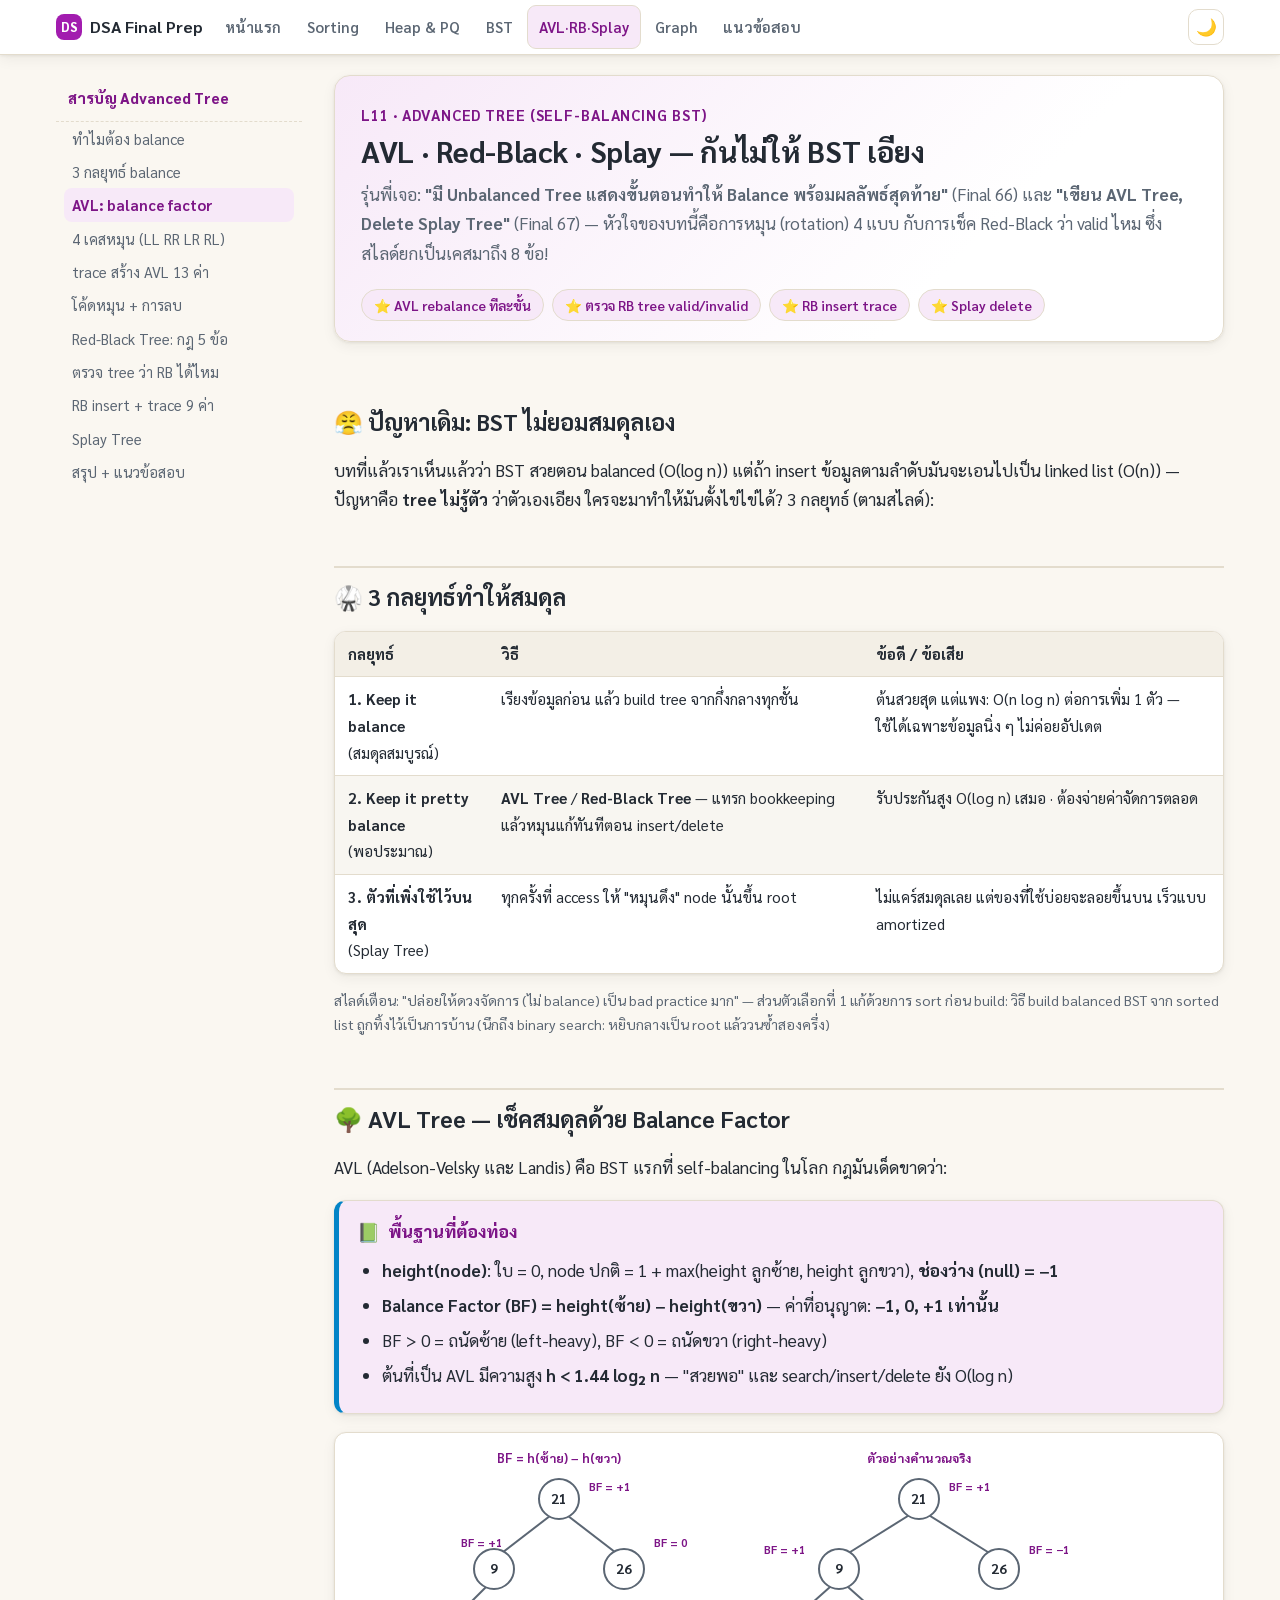
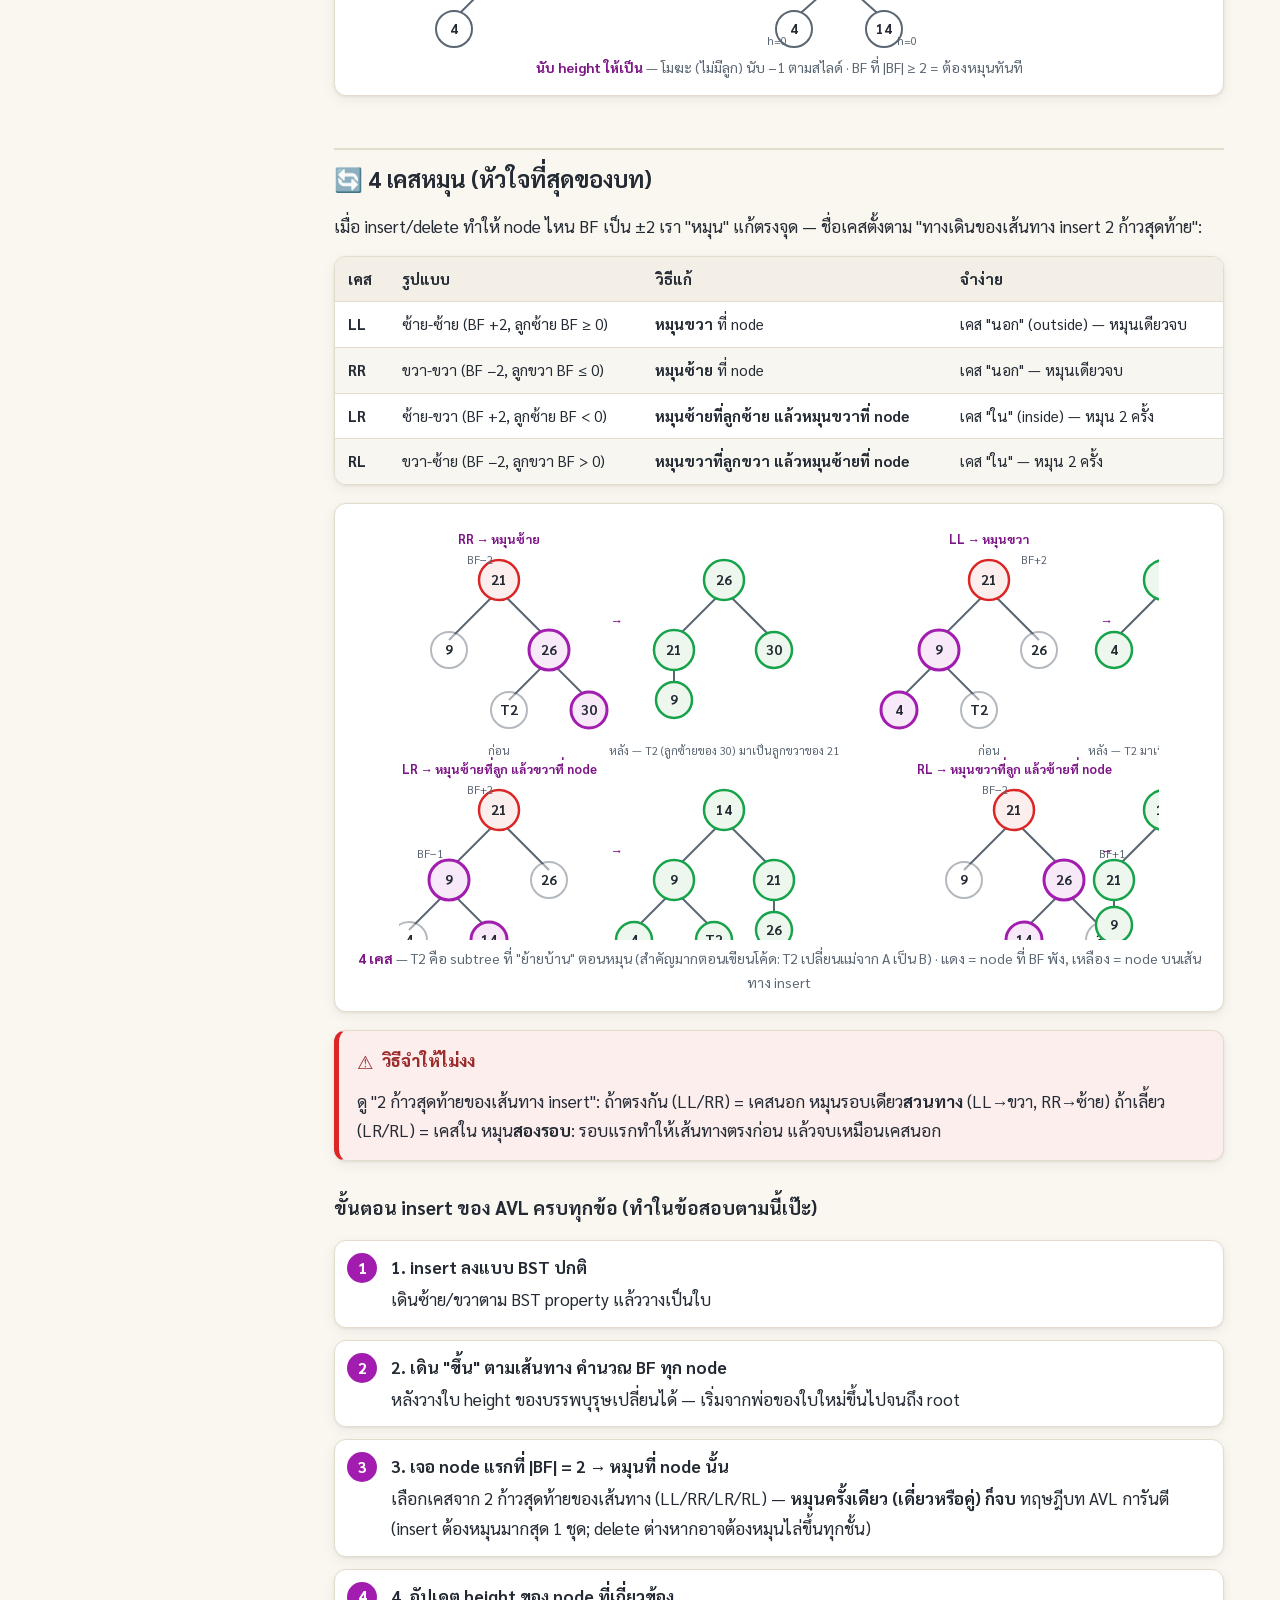
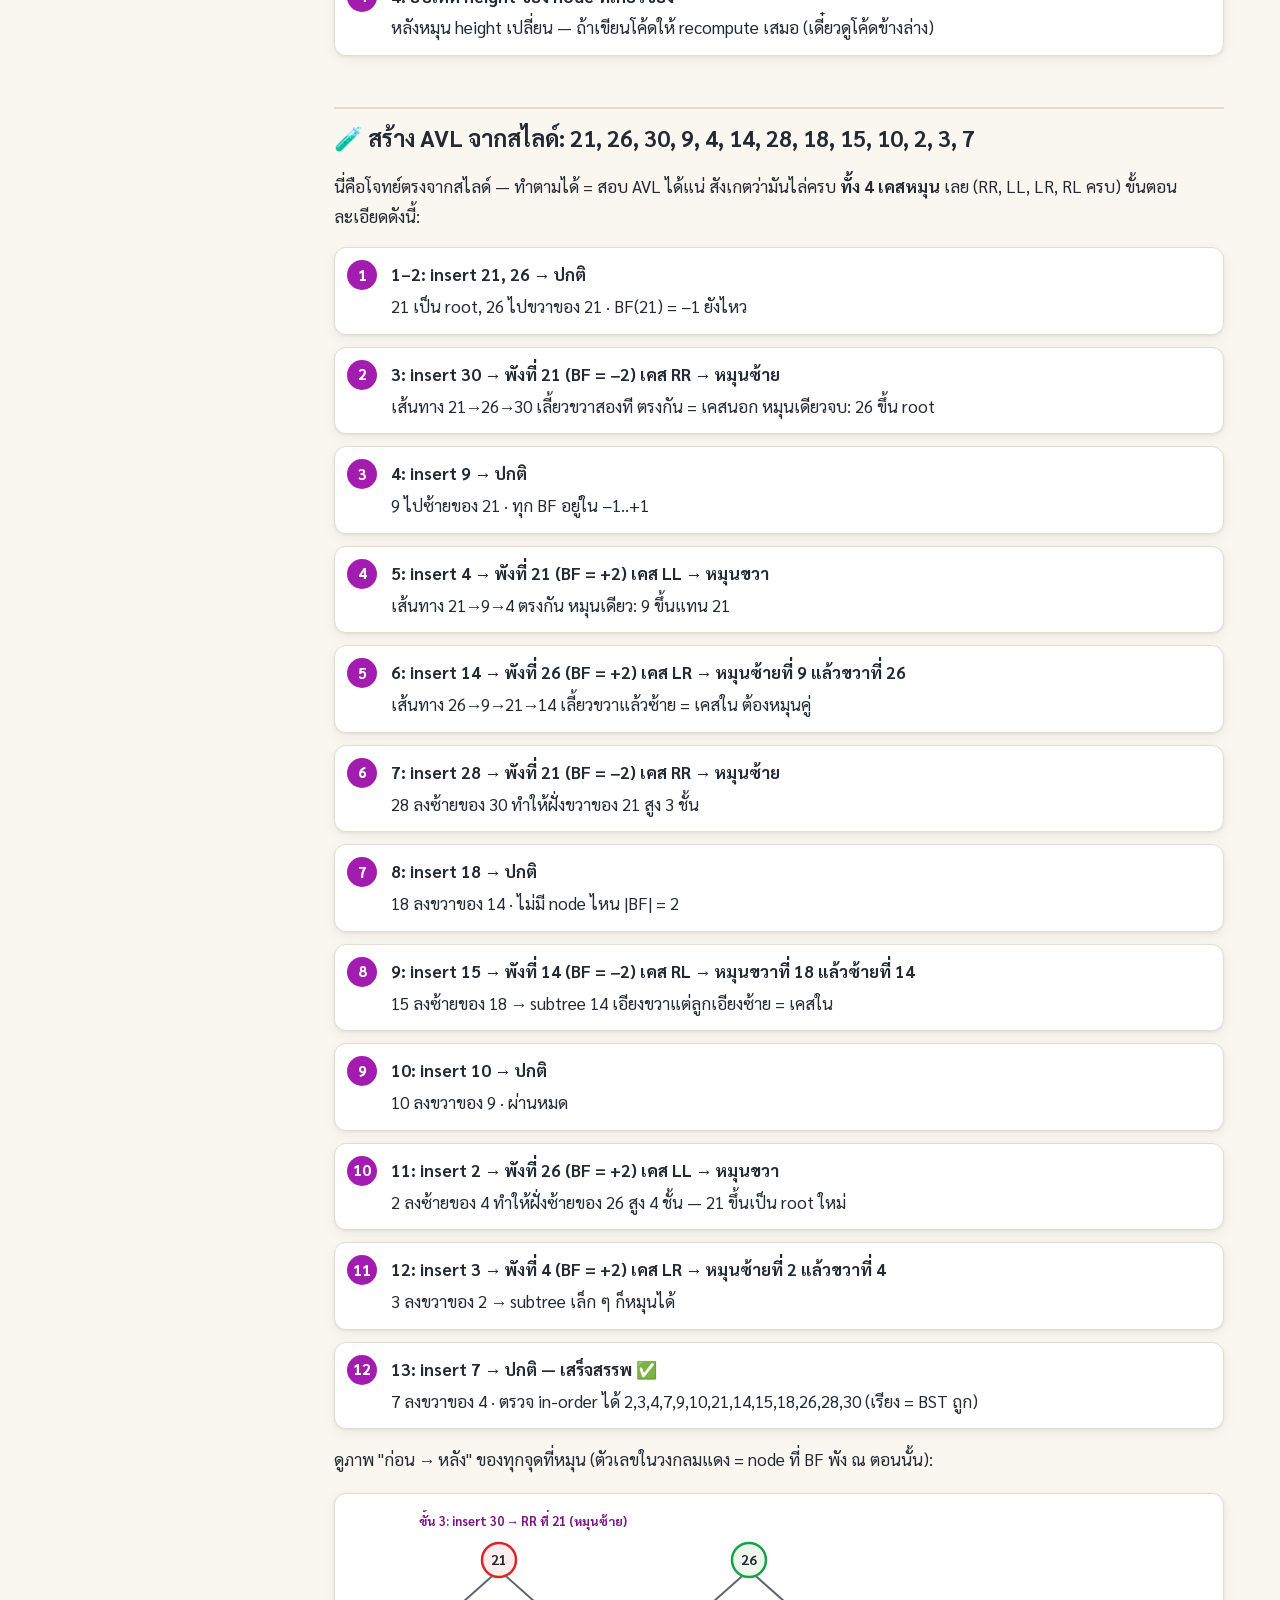
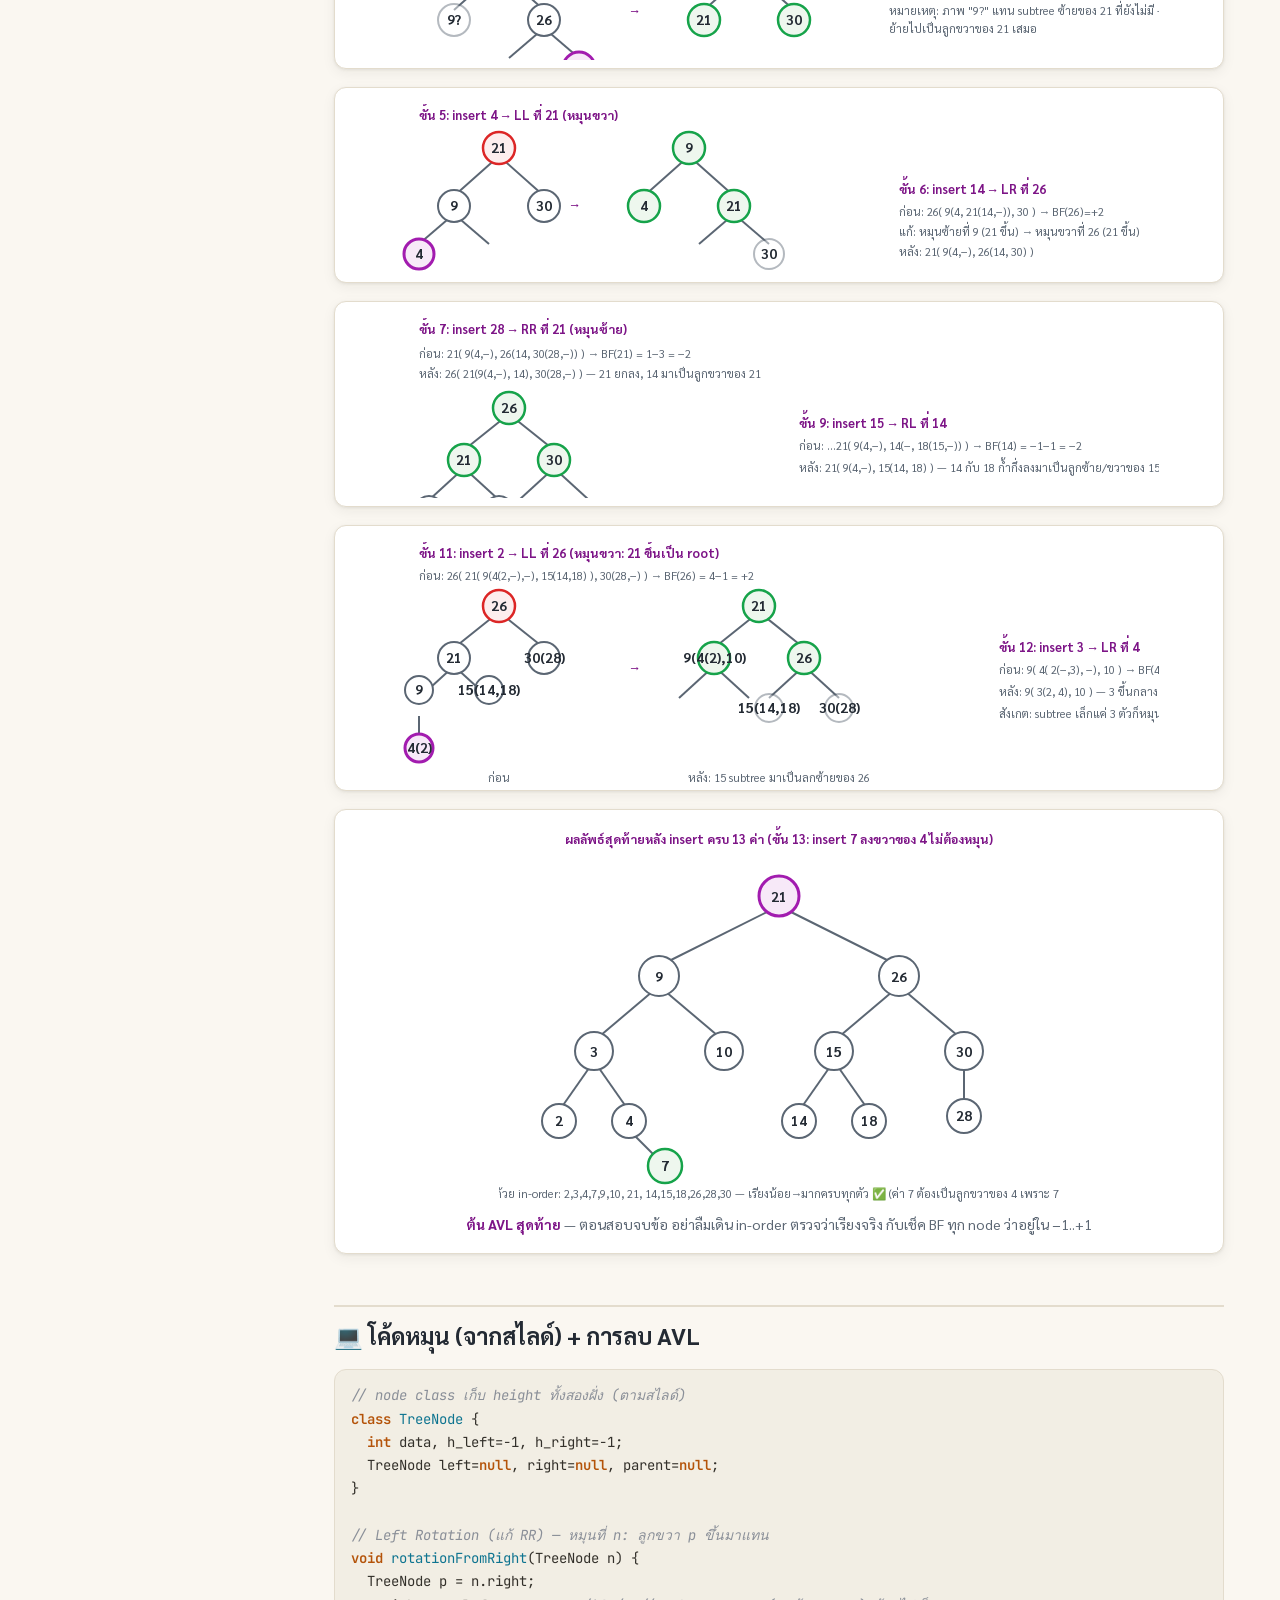
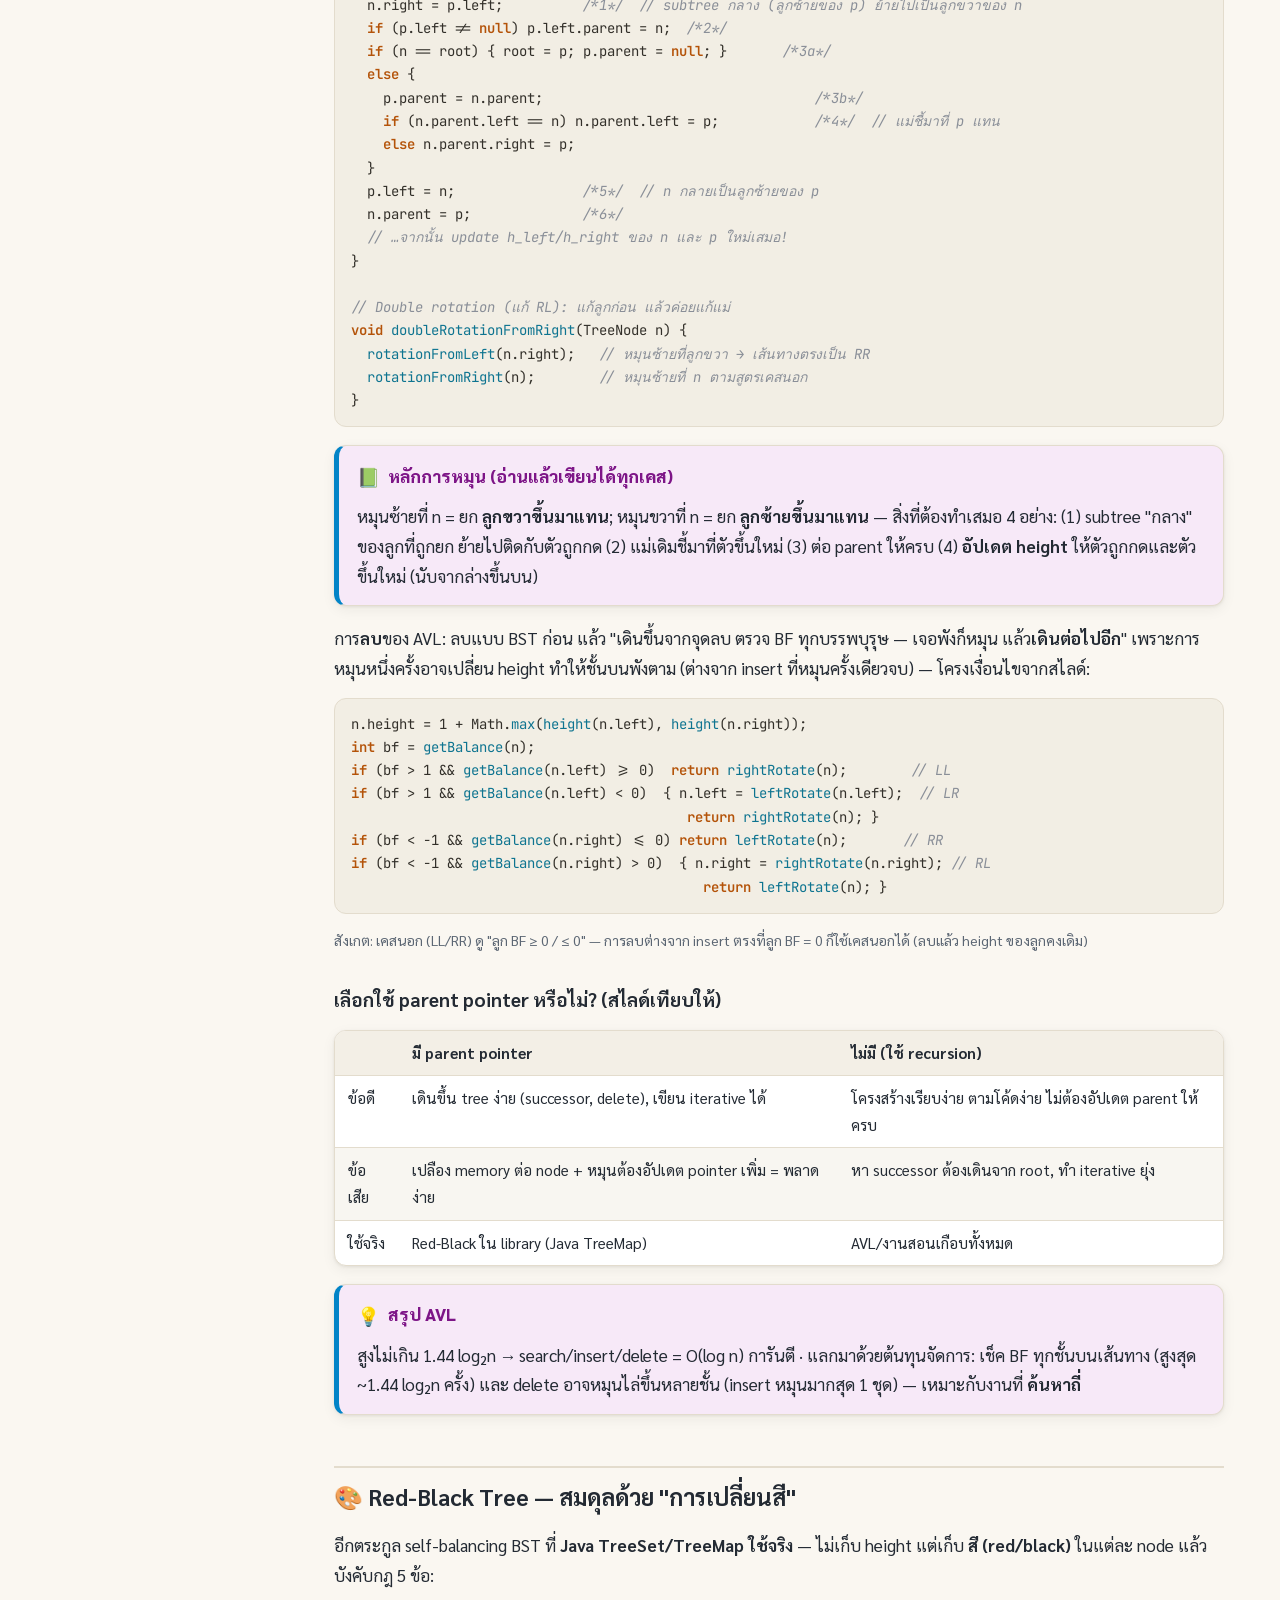
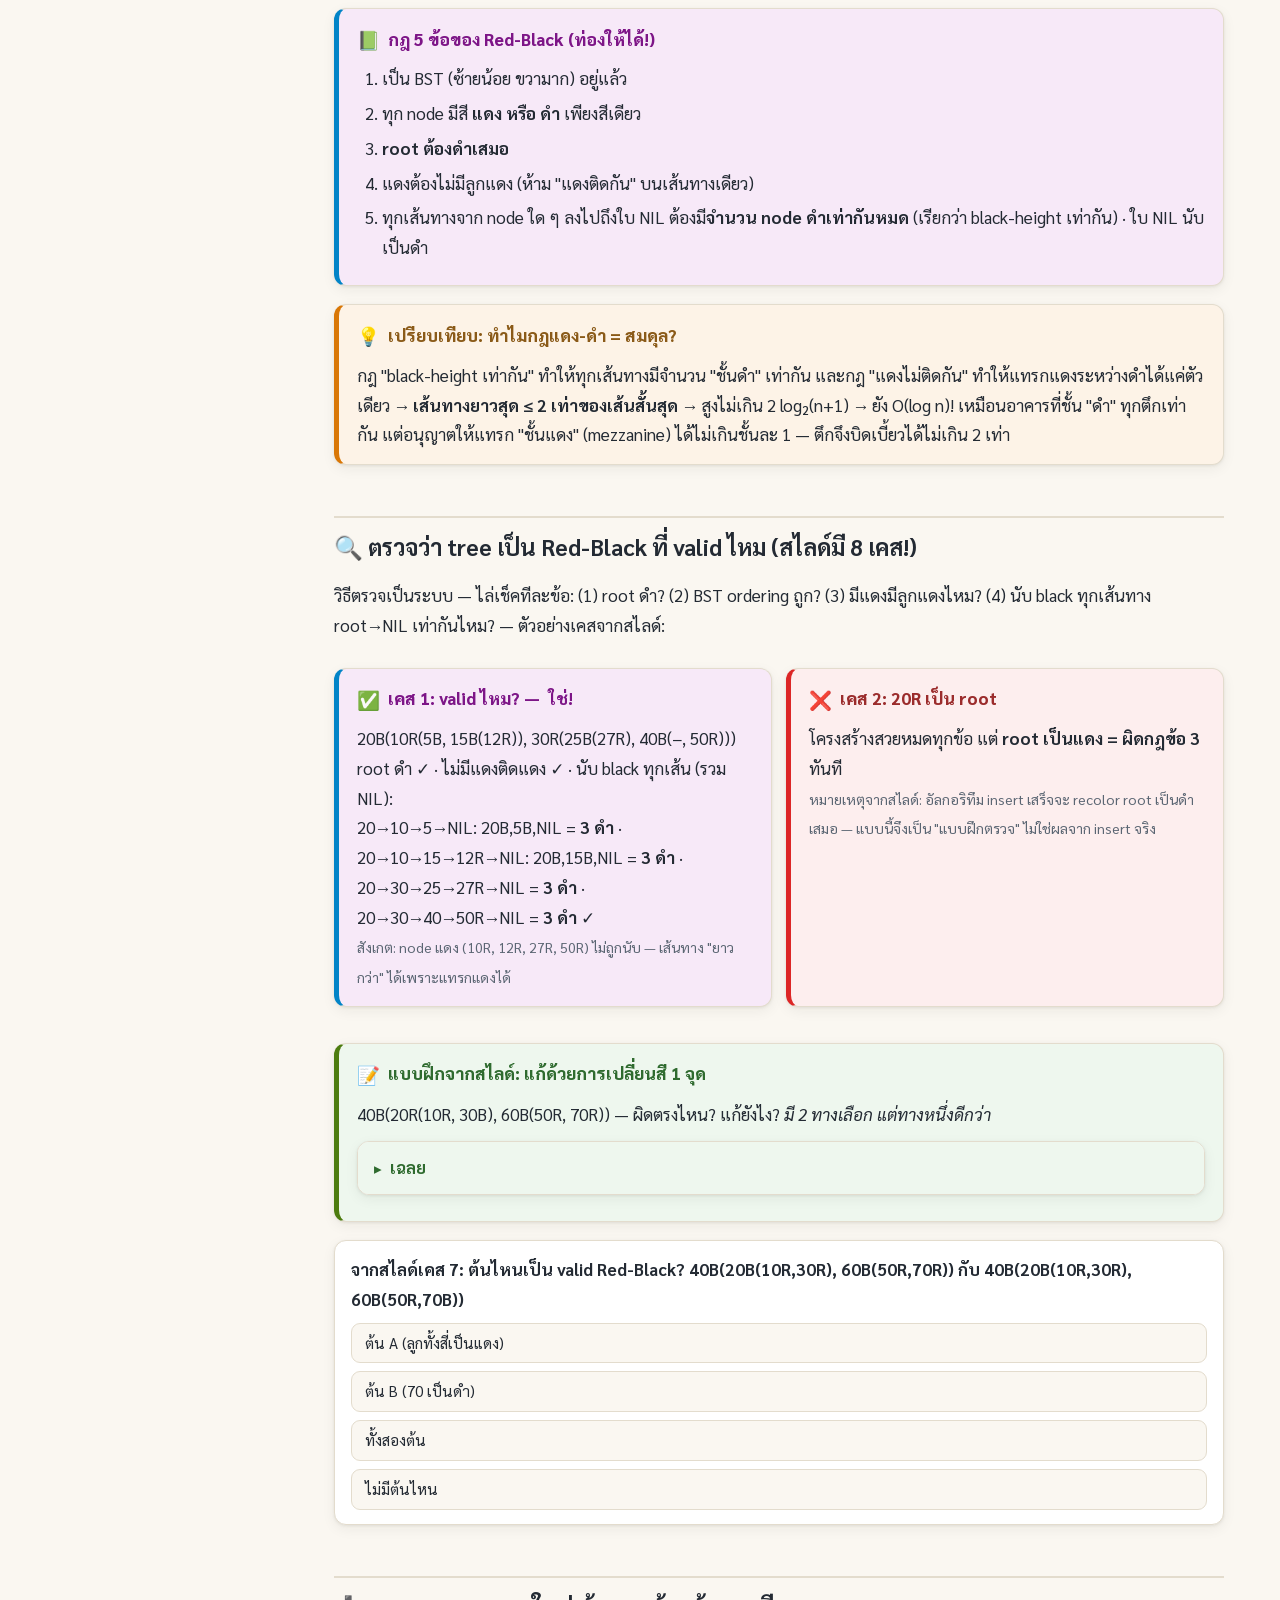
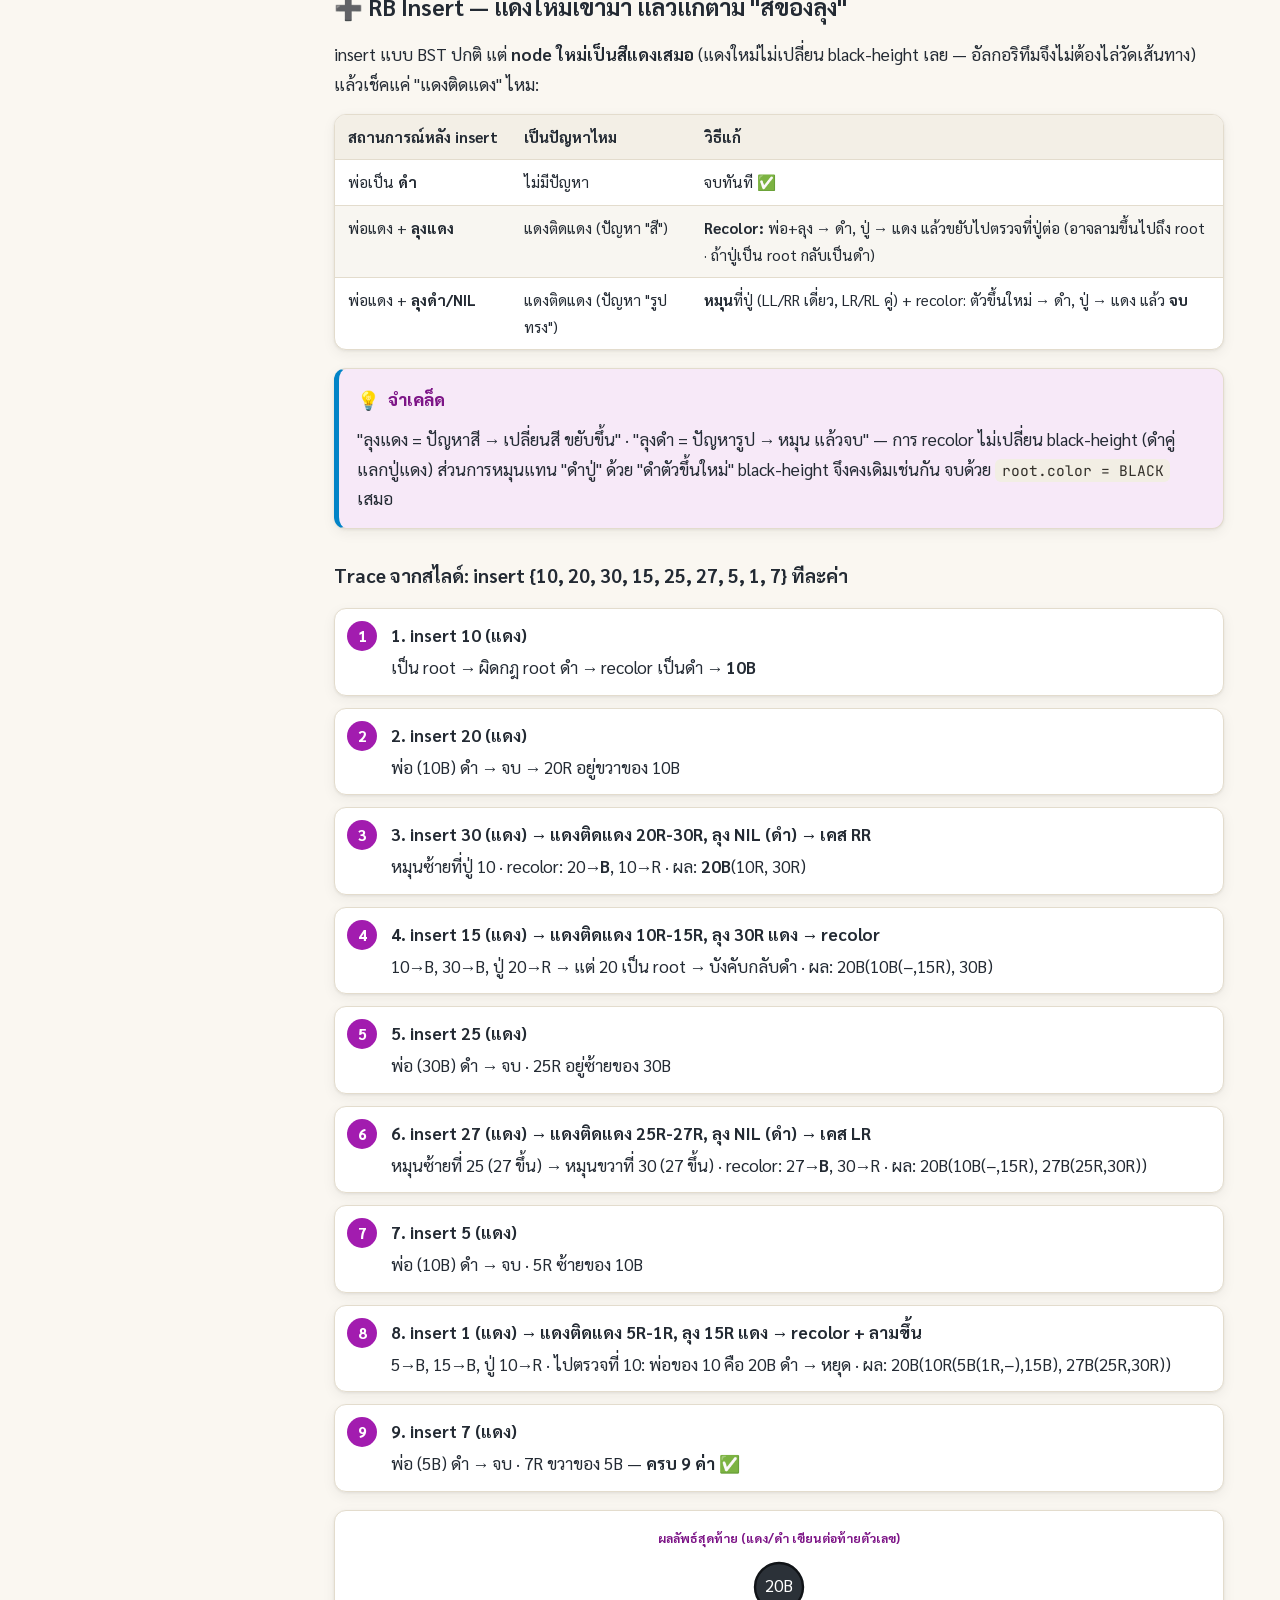
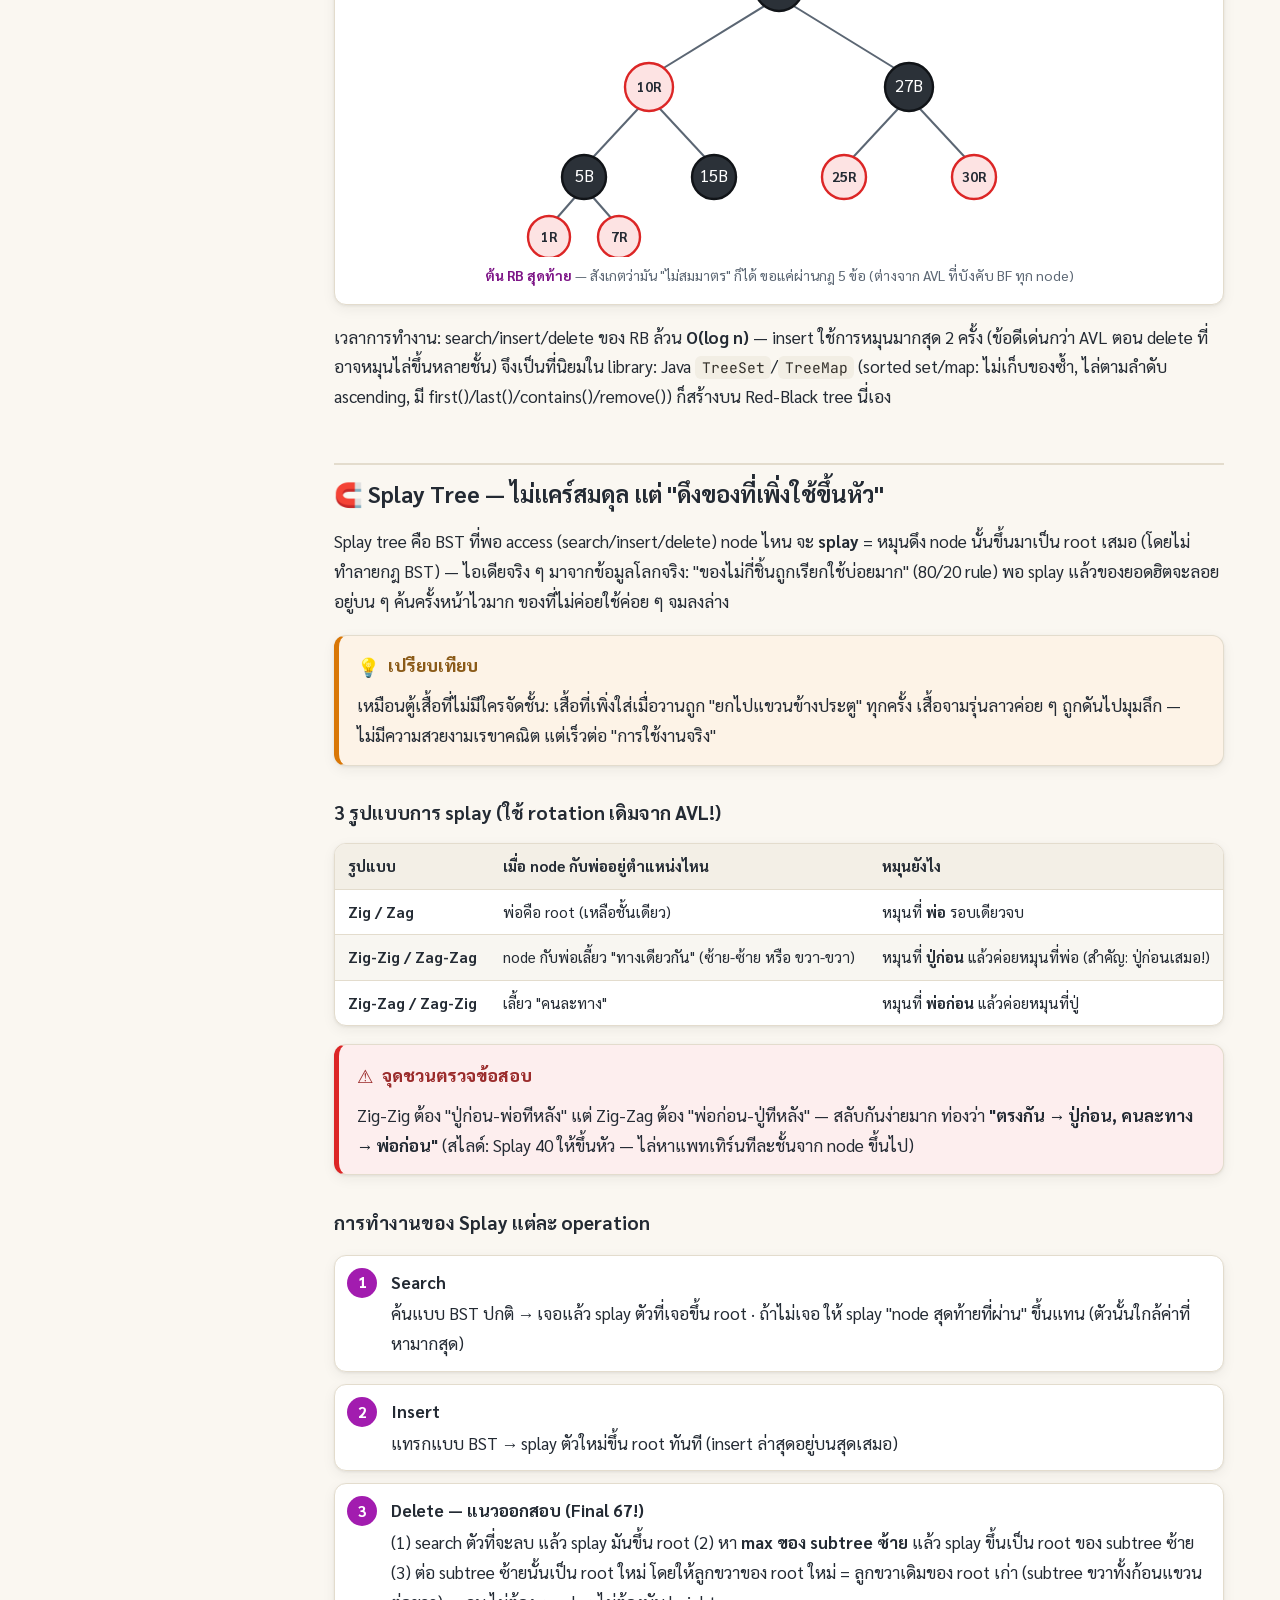
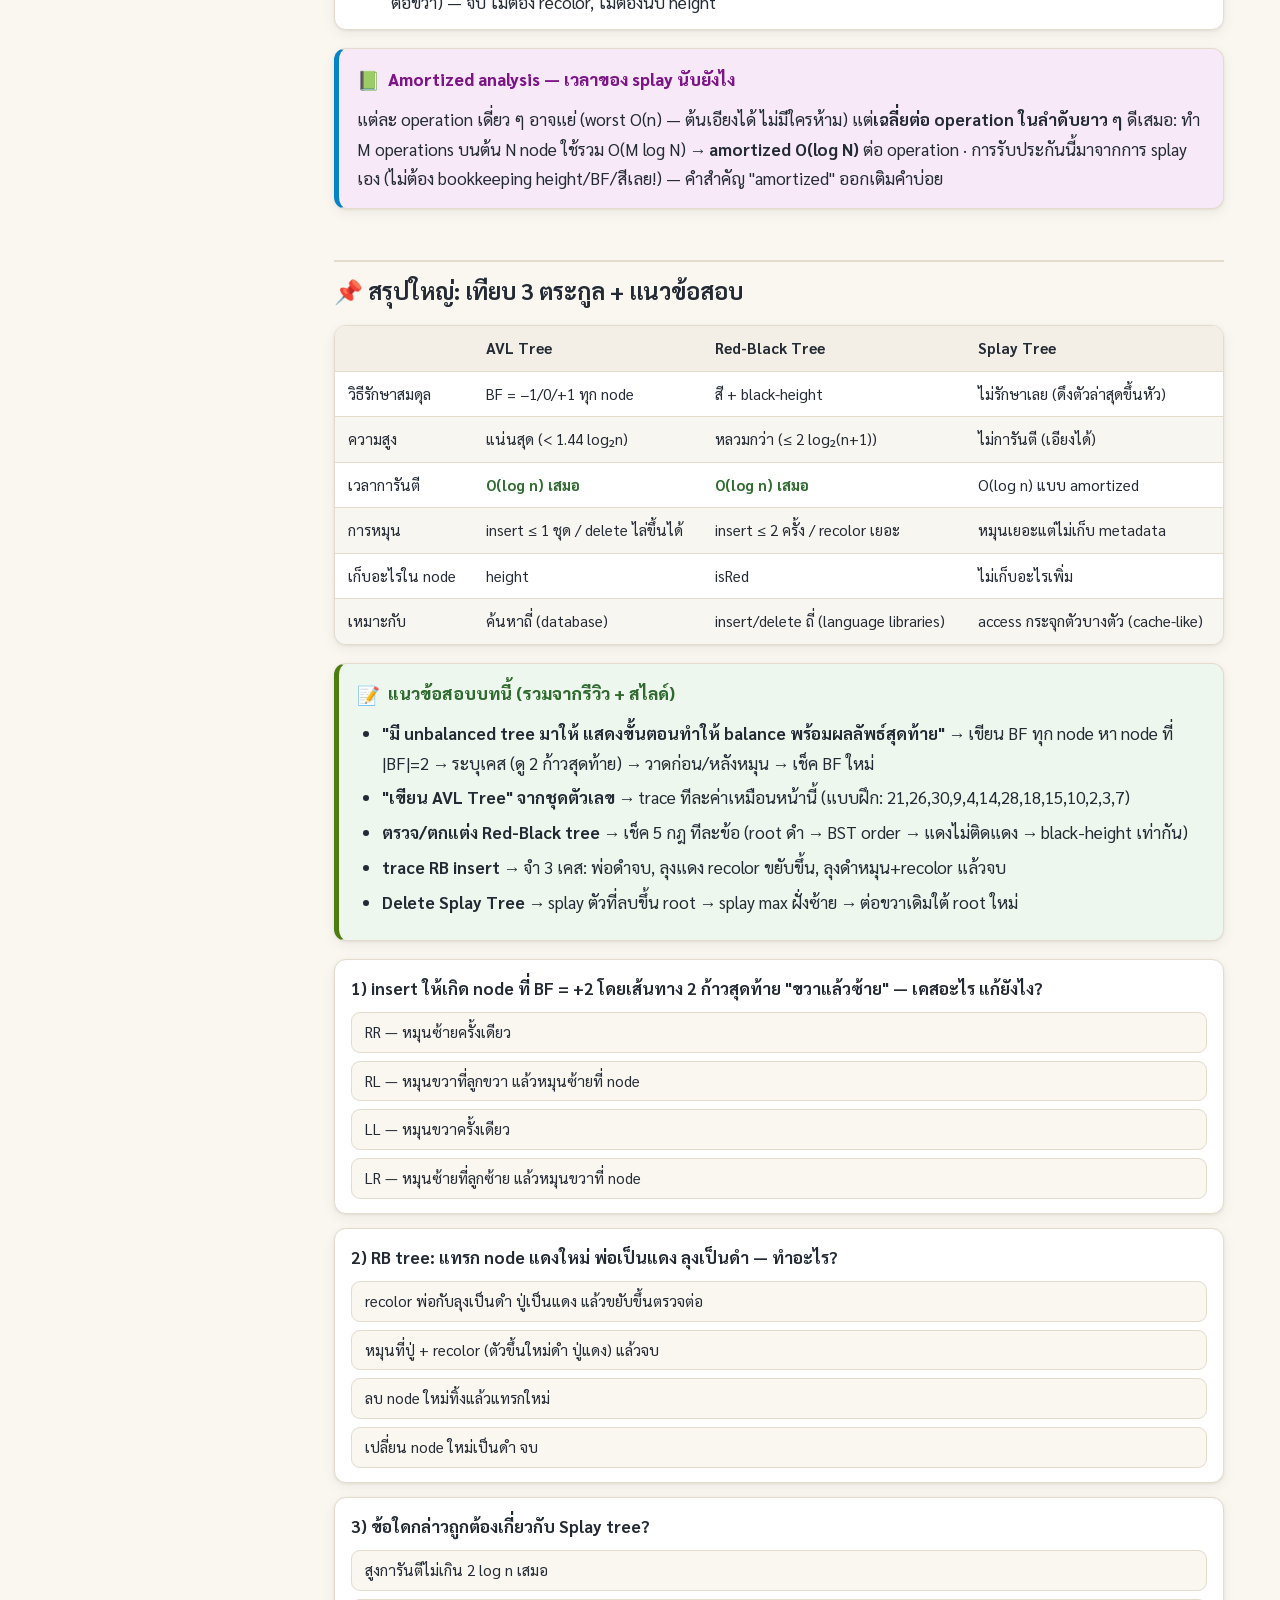
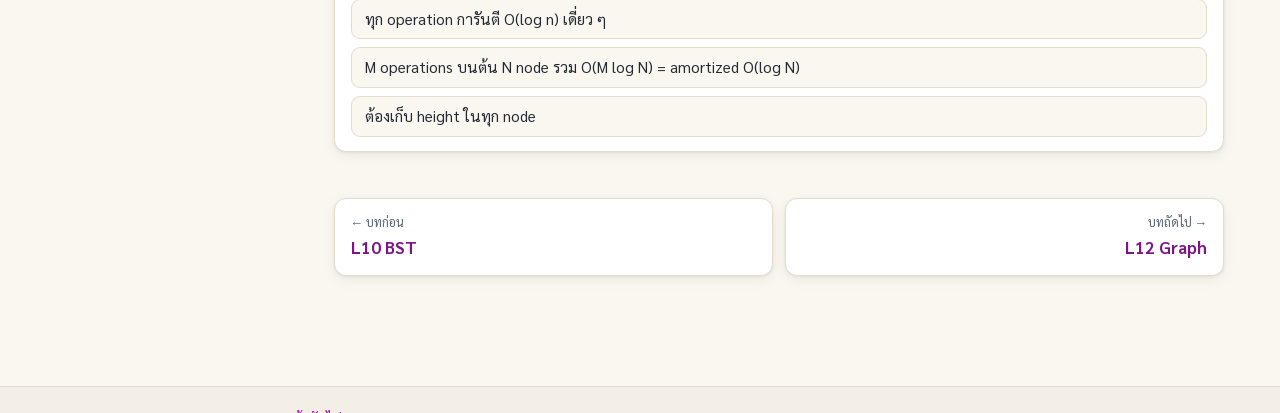
==== avltree.html @ 03c2e149 "DSA Final Prep — เว็บติวสอบ Final DSA (Sorting, Heap, BST, AVL/RB/Splay, Graph + แนวข้อสอบ + Short N" ====
<!DOCTYPE html>
<html lang="th">
<head>
<meta charset="UTF-8">
<meta name="viewport" content="width=device-width, initial-scale=1.0">
<title>L11 AVL · Red-Black · Splay — เว็บติวสอบ Final DSA</title>
<link rel="icon" href="data:image/svg+xml,%3Csvg xmlns=%27http://www.w3.org/2000/svg%27 viewBox=%270 0 32 32%27%3E%3Crect width=%2732%27 height=%2732%27 rx=%278%27 fill=%27%230e7490%27/%3E%3Ctext x=%2716%27 y=%2722%27 font-size=%2716%27 font-weight=%27bold%27 text-anchor=%27middle%27 fill=%27white%27 font-family=%27sans-serif%27%3EDS%3C/text%3E%3C/svg%3E">
<link rel="preconnect" href="https://fonts.googleapis.com">
<link rel="preconnect" href="https://fonts.gstatic.com" crossorigin>
<link href="https://fonts.googleapis.com/css2?family=Sarabun:wght@400;500;600;700;800&family=JetBrains+Mono:wght@400;600&display=swap" rel="stylesheet">
<link rel="stylesheet" href="assets/style.css">
</head>
<body class="topic-avltree">
<div id="progress"></div>
<header class="site">
  <div class="site-inner">
    <a class="brand" href="index.html"><span class="logo">DS</span>DSA Final Prep</a>
    <nav class="main">
      <a href="index.html">หน้าแรก</a>
      <a href="sorting.html">Sorting</a>
      <a href="heap.html">Heap &amp; PQ</a>
      <a href="bst.html">BST</a>
      <a href="avltree.html" class="active">AVL·RB·Splay</a>
      <a href="graph.html">Graph</a>
      <a href="exam.html">แนวข้อสอบ</a>
    </nav>
    <div class="header-actions">
      <button class="icon-btn" data-action="toggle-theme" title="สลับธีมมืด/สว่าง" aria-label="สลับธีม">🌙</button>
    </div>
  </div>
</header>

<div class="wrap">
<aside class="toc">
  <div class="toc-head">สารบัญ Advanced Tree <span class="chev">▾</span></div>
  <div class="toc-body">
    <a href="#why">ทำไมต้อง balance</a>
    <a href="#strategies">3 กลยุทธ์ balance</a>
    <a href="#avl">AVL: balance factor</a>
    <a href="#rotations">4 เคสหมุน (LL RR LR RL)</a>
    <a href="#trace">trace สร้าง AVL 13 ค่า</a>
    <a href="#avlcode">โค้ดหมุน + การลบ</a>
    <a href="#rb">Red-Black Tree: กฎ 5 ข้อ</a>
    <a href="#rbcheck">ตรวจ tree ว่า RB ได้ไหม</a>
    <a href="#rbinsert">RB insert + trace 9 ค่า</a>
    <a href="#splay">Splay Tree</a>
    <a href="#summary">สรุป + แนวข้อสอบ</a>
  </div>
</aside>

<main>
<section class="hero">
  <div class="kicker">L11 · Advanced Tree (Self-balancing BST)</div>
  <h1>AVL · Red-Black · Splay — กันไม่ให้ BST เอียง</h1>
  <p class="lead">รุ่นพี่เจอ: <strong>"มี Unbalanced Tree แสดงขั้นตอนทำให้ Balance พร้อมผลลัพธ์สุดท้าย"</strong> (Final 66)
  และ <strong>"เขียน AVL Tree, Delete Splay Tree"</strong> (Final 67) — หัวใจของบทนี้คือการหมุน (rotation) 4 แบบ
  กับการเช็ค Red-Black ว่า valid ไหม ซึ่งสไลด์ยกเป็นเคสมาถึง 8 ข้อ!</p>
  <div class="meta">
    <span class="chip">⭐ AVL rebalance ทีละขั้น</span>
    <span class="chip">⭐ ตรวจ RB tree valid/invalid</span>
    <span class="chip">⭐ RB insert trace</span>
    <span class="chip">⭐ Splay delete</span>
  </div>
</section>

<h2 id="why"> 😤 ปัญหาเดิม: BST ไม่ยอมสมดุลเอง</h2>
<p>บทที่แล้วเราเห็นแล้วว่า BST สวยตอน balanced (O(log n)) แต่ถ้า insert ข้อมูลตามลำดับมันจะเอนไปเป็น linked list (O(n))
— ปัญหาคือ <strong>tree ไม่รู้ตัว</strong> ว่าตัวเองเอียง ใครจะมาทำให้มันตั้งไข่ไข่ได้? 3 กลยุทธ์ (ตามสไลด์):</p>

<h2 id="strategies">🥋 3 กลยุทธ์ทำให้สมดุล</h2>
<div class="tbl-wrap"><table>
<thead><tr><th>กลยุทธ์</th><th>วิธี</th><th>ข้อดี / ข้อเสีย</th></tr></thead>
<tbody>
<tr><td><b>1. Keep it balance</b><br>(สมดุลสมบูรณ์)</td><td>เรียงข้อมูลก่อน แล้ว build tree จากกึ่งกลางทุกชั้น</td><td>ต้นสวยสุด แต่แพง: O(n log n) ต่อการเพิ่ม 1 ตัว — ใช้ได้เฉพาะข้อมูลนิ่ง ๆ ไม่ค่อยอัปเดต</td></tr>
<tr><td><b>2. Keep it pretty balance</b><br>(พอประมาณ)</td><td><b>AVL Tree</b> / <b>Red-Black Tree</b> — แทรก bookkeeping แล้วหมุนแก้ทันทีตอน insert/delete</td><td>รับประกันสูง O(log n) เสมอ · ต้องจ่ายค่าจัดการตลอด</td></tr>
<tr><td><b>3. ตัวที่เพิ่งใช้ไว้บนสุด</b><br>(Splay Tree)</td><td>ทุกครั้งที่ access ให้ "หมุนดึง" node นั้นขึ้น root</td><td>ไม่แคร์สมดุลเลย แต่ของที่ใช้บ่อยจะลอยขึ้นบน เร็วแบบ amortized</td></tr>
</tbody></table></div>
<p class="small">สไลด์เตือน: "ปล่อยให้ดวงจัดการ (ไม่ balance) เป็น bad practice มาก" — ส่วนตัวเลือกที่ 1 แก้ด้วยการ sort ก่อน build: วิธี build balanced BST จาก sorted list ถูกทิ้งไว้เป็นการบ้าน (นึกถึง binary search: หยิบกลางเป็น root แล้ววนซ้ำสองครึ่ง)</p>

<h2 id="avl">🌳 AVL Tree — เช็คสมดุลด้วย Balance Factor</h2>
<p>AVL (Adelson-Velsky และ Landis) คือ BST แรกที่ self-balancing ในโลก กฎมันเด็ดขาดว่า:</p>
<div class="box basic"><div class="box-title"><span class="em">📗</span>พื้นฐานที่ต้องท่อง</div>
<ul>
<li><strong>height(node)</strong>: ใบ = 0, node ปกติ = 1 + max(height ลูกซ้าย, height ลูกขวา), <strong>ช่องว่าง (null) = −1</strong></li>
<li><strong>Balance Factor (BF) = height(ซ้าย) − height(ขวา)</strong> — ค่าที่อนุญาต: <strong>−1, 0, +1 เท่านั้น</strong></li>
<li>BF &gt; 0 = ถนัดซ้าย (left-heavy), BF &lt; 0 = ถนัดขวา (right-heavy)</li>
<li>ต้นที่เป็น AVL มีความสูง <strong>h &lt; 1.44 log₂ n</strong> — "สวยพอ" และ search/insert/delete ยัง O(log n)</li>
</ul></div>
<figure class="diagram">
<svg viewBox="0 0 720 200" width="720" role="img" aria-label="Balance factor examples">
  <!-- tree 1 -->
  <g>
    <text x="140" y="14" text-anchor="middle" class="slab-b">BF = h(ซ้าย) − h(ขวา)</text>
    <line x1="140" y1="60" x2="75" y2="110" class="te"/><line x1="140" y1="60" x2="205" y2="110" class="te"/>
    <line x1="75" y1="130" x2="35" y2="170" class="te"/>
    <g><circle cx="140" cy="50" r="20" class="nd"/><text x="140" y="55" text-anchor="middle" class="nlab">21</text><text x="170" y="42" class="wlab">BF = +1</text></g>
    <g><circle cx="75" cy="120" r="20" class="nd"/><text x="75" y="125" text-anchor="middle" class="nlab">9</text><text x="42" y="98" class="wlab">BF = +1</text></g>
    <g><circle cx="205" cy="120" r="20" class="nd"/><text x="205" y="125" text-anchor="middle" class="nlab">26</text><text x="235" y="98" class="wlab">BF = 0</text></g>
    <g><circle cx="35" cy="180" r="18" class="nd"/><text x="35" y="185" text-anchor="middle" class="nlab">4</text><text x="35" y="212" text-anchor="middle" class="tag">ใบ h=0</text></g>
    <text x="140" y="225" text-anchor="middle" class="tag">h(9)=1, h(26)=1 → BF(21) = 1−1 = 0? โอ๊ะ ดูตัวอย่างขวาให้ชัด ↓</text>
  </g>
  <!-- tree 2 -->
  <g>
    <text x="500" y="14" text-anchor="middle" class="slab-b">ตัวอย่างคำนวณจริง</text>
    <line x1="500" y1="60" x2="420" y2="110" class="te"/><line x1="500" y1="60" x2="580" y2="110" class="te"/>
    <line x1="420" y1="130" x2="375" y2="170" class="te"/><line x1="420" y1="130" x2="465" y2="170" class="te"/>
    <g><circle cx="500" cy="50" r="20" class="nd"/><text x="500" y="55" text-anchor="middle" class="nlab">21</text><text x="530" y="42" class="wlab">BF = +1</text></g>
    <g><circle cx="420" cy="120" r="20" class="nd"/><text x="420" y="125" text-anchor="middle" class="nlab">9</text><text x="345" y="105" class="wlab">BF = +1</text></g>
    <g><circle cx="580" cy="120" r="20" class="nd"/><text x="580" y="125" text-anchor="middle" class="nlab">26</text><text x="610" y="105" class="wlab">BF = −1</text></g>
    <g><circle cx="375" cy="180" r="18" class="nd"/><text x="375" y="185" text-anchor="middle" class="nlab">4</text><text x="348" y="196" class="tag">h=0</text></g>
    <g><circle cx="465" cy="180" r="18" class="nd"/><text x="465" y="185" text-anchor="middle" class="nlab">14</text><text x="478" y="196" class="tag">h=0</text></g>
    <text x="500" y="225" text-anchor="middle" class="tag">h(4)=0, h(14)=0 → BF(9) = 0−(−1) = +1 · h(9)=1 → BF(21) = 1−0 = +1 · ทุกตัว |BF| ≤ 1 ✅</text>
  </g>
</svg>
<figcaption><b>นับ height ให้เป็น</b> — โมฆะ (ไม่มีลูก) นับ −1 ตามสไลด์ · BF ที่ |BF| ≥ 2 = ต้องหมุนทันที</figcaption>
</figure>

<h2 id="rotations">🔄 4 เคสหมุน (หัวใจที่สุดของบท)</h2>
<p>เมื่อ insert/delete ทำให้ node ไหน BF เป็น ±2 เรา "หมุน" แก้ตรงจุด — ชื่อเคสตั้งตาม "ทางเดินของเส้นทาง insert 2 ก้าวสุดท้าย":</p>
<div class="tbl-wrap"><table>
<thead><tr><th>เคส</th><th>รูปแบบ</th><th>วิธีแก้</th><th>จำง่าย</th></tr></thead>
<tbody>
<tr><td><b>LL</b></td><td>ซ้าย-ซ้าย (BF +2, ลูกซ้าย BF ≥ 0)</td><td><b>หมุนขวา</b> ที่ node</td><td>เคส "นอก" (outside) — หมุนเดียวจบ</td></tr>
<tr><td><b>RR</b></td><td>ขวา-ขวา (BF −2, ลูกขวา BF ≤ 0)</td><td><b>หมุนซ้าย</b> ที่ node</td><td>เคส "นอก" — หมุนเดียวจบ</td></tr>
<tr><td><b>LR</b></td><td>ซ้าย-ขวา (BF +2, ลูกซ้าย BF &lt; 0)</td><td><b>หมุนซ้ายที่ลูกซ้าย แล้วหมุนขวาที่ node</b></td><td>เคส "ใน" (inside) — หมุน 2 ครั้ง</td></tr>
<tr><td><b>RL</b></td><td>ขวา-ซ้าย (BF −2, ลูกขวา BF &gt; 0)</td><td><b>หมุนขวาที่ลูกขวา แล้วหมุนซ้ายที่ node</b></td><td>เคส "ใน" — หมุน 2 ครั้ง</td></tr>
</tbody></table></div>

<figure class="diagram">
<svg viewBox="0 0 760 420" width="760" role="img" aria-label="Four rotation cases">
  <!-- RR case -->
  <g transform="translate(10,10)">
    <text x="90" y="14" text-anchor="middle" class="slab-b">RR → หมุนซ้าย</text>
    <line x1="90" y1="60" x2="40" y2="110" class="te"/><line x1="90" y1="60" x2="140" y2="110" class="te"/>
    <line x1="140" y1="130" x2="100" y2="170" class="te"/><line x1="140" y1="130" x2="180" y2="170" class="te"/>
    <g><circle cx="90" cy="50" r="20" class="nd bad"/><text x="90" y="55" text-anchor="middle" class="nlab">21</text><text x="58" y="34" class="tag">BF−2</text></g>
    <g><circle cx="40" cy="120" r="18" class="nd dim"/><text x="40" y="125" text-anchor="middle" class="nlab">9</text></g>
    <g><circle cx="140" cy="120" r="20" class="nd hot"/><text x="140" y="125" text-anchor="middle" class="nlab">26</text></g>
    <g><circle cx="100" cy="180" r="18" class="nd dim"/><text x="100" y="185" text-anchor="middle" class="nlab">T2</text></g>
    <g><circle cx="180" cy="180" r="18" class="nd hot"/><text x="180" y="185" text-anchor="middle" class="nlab">30</text></g>
    <text x="90" y="225" text-anchor="middle" class="tag">ก่อน</text>
  </g>
  <text x="212" y="105" class="slab-b">→</text>
  <g transform="translate(235,10)">
    <line x1="90" y1="60" x2="40" y2="110" class="te"/><line x1="90" y1="60" x2="140" y2="110" class="te"/>
    <line x1="40" y1="130" x2="40" y2="160" class="te"/>
    <g><circle cx="90" cy="50" r="20" class="nd good"/><text x="90" y="55" text-anchor="middle" class="nlab">26</text></g>
    <g><circle cx="40" cy="120" r="20" class="nd good"/><text x="40" y="125" text-anchor="middle" class="nlab">21</text></g>
    <g><circle cx="140" cy="120" r="18" class="nd good"/><text x="140" y="125" text-anchor="middle" class="nlab">30</text></g>
    <g><circle cx="40" cy="170" r="18" class="nd good"/><text x="40" y="175" text-anchor="middle" class="nlab">9</text></g>
    <text x="90" y="225" text-anchor="middle" class="tag">หลัง — T2 (ลูกซ้ายของ 30) มาเป็นลูกขวาของ 21</text>
  </g>
  <!-- LL case -->
  <g transform="translate(500,10)">
    <text x="90" y="14" text-anchor="middle" class="slab-b">LL → หมุนขวา</text>
    <line x1="90" y1="60" x2="40" y2="110" class="te"/><line x1="90" y1="60" x2="140" y2="110" class="te"/>
    <line x1="40" y1="130" x2="0" y2="170" class="te"/><line x1="40" y1="130" x2="80" y2="170" class="te"/>
    <g><circle cx="90" cy="50" r="20" class="nd bad"/><text x="90" y="55" text-anchor="middle" class="nlab">21</text><text x="122" y="34" class="tag">BF+2</text></g>
    <g><circle cx="40" cy="120" r="20" class="nd hot"/><text x="40" y="125" text-anchor="middle" class="nlab">9</text></g>
    <g><circle cx="140" cy="120" r="18" class="nd dim"/><text x="140" y="125" text-anchor="middle" class="nlab">26</text></g>
    <g><circle cx="0" cy="180" r="18" class="nd hot"/><text x="0" y="185" text-anchor="middle" class="nlab">4</text></g>
    <g><circle cx="80" cy="180" r="18" class="nd dim"/><text x="80" y="185" text-anchor="middle" class="nlab">T2</text></g>
    <text x="90" y="225" text-anchor="middle" class="tag">ก่อน</text>
  </g>
  <text x="702" y="105" class="slab-b">→</text>
  <g transform="translate(725,10)">
    <line x1="40" y1="60" x2="-10" y2="110" class="te"/><line x1="40" y1="60" x2="90" y2="110" class="te"/>
    <line x1="90" y1="130" x2="90" y2="160" class="te"/>
    <g><circle cx="40" cy="50" r="20" class="nd good"/><text x="40" y="55" text-anchor="middle" class="nlab">9</text></g>
    <g><circle cx="-10" cy="120" r="18" class="nd good"/><text x="-10" y="125" text-anchor="middle" class="nlab">4</text></g>
    <g><circle cx="90" cy="120" r="20" class="nd good"/><text x="90" y="125" text-anchor="middle" class="nlab">21</text></g>
    <g><circle cx="90" cy="170" r="18" class="nd good"/><text x="90" y="175" text-anchor="middle" class="nlab">26</text></g>
    <text x="40" y="225" text-anchor="middle" class="tag">หลัง — T2 มาเป็นลูกซ้ายของ 21</text>
  </g>
  <!-- LR case -->
  <g transform="translate(10,240)">
    <text x="90" y="14" text-anchor="middle" class="slab-b">LR → หมุนซ้ายที่ลูก แล้วขวาที่ node</text>
    <line x1="90" y1="60" x2="40" y2="110" class="te"/><line x1="90" y1="60" x2="140" y2="110" class="te"/>
    <line x1="40" y1="130" x2="0" y2="170" class="te"/><line x1="40" y1="130" x2="80" y2="170" class="te"/>
    <g><circle cx="90" cy="50" r="20" class="nd bad"/><text x="90" y="55" text-anchor="middle" class="nlab">21</text><text x="58" y="34" class="tag">BF+2</text></g>
    <g><circle cx="40" cy="120" r="20" class="nd hot"/><text x="40" y="125" text-anchor="middle" class="nlab">9</text><text x="8" y="98" class="tag">BF−1</text></g>
    <g><circle cx="140" cy="120" r="18" class="nd dim"/><text x="140" y="125" text-anchor="middle" class="nlab">26</text></g>
    <g><circle cx="0" cy="180" r="18" class="nd dim"/><text x="0" y="185" text-anchor="middle" class="nlab">4</text></g>
    <g><circle cx="80" cy="180" r="18" class="nd hot"/><text x="80" y="185" text-anchor="middle" class="nlab">14</text></g>
    <text x="90" y="235" text-anchor="middle" class="tag">ก่อน: insert 14 (ซ้ายแล้วขวา)</text>
  </g>
  <text x="212" y="335" class="slab-b">→</text>
  <g transform="translate(235,240)">
    <line x1="90" y1="60" x2="40" y2="110" class="te"/><line x1="90" y1="60" x2="140" y2="110" class="te"/>
    <line x1="40" y1="130" x2="0" y2="170" class="te"/><line x1="40" y1="130" x2="80" y2="170" class="te"/>
    <line x1="140" y1="130" x2="140" y2="160" class="te"/>
    <g><circle cx="90" cy="50" r="20" class="nd good"/><text x="90" y="55" text-anchor="middle" class="nlab">14</text></g>
    <g><circle cx="40" cy="120" r="20" class="nd good"/><text x="40" y="125" text-anchor="middle" class="nlab">9</text></g>
    <g><circle cx="140" cy="120" r="20" class="nd good"/><text x="140" y="125" text-anchor="middle" class="nlab">21</text></g>
    <g><circle cx="0" cy="180" r="18" class="nd good"/><text x="0" y="185" text-anchor="middle" class="nlab">4</text></g>
    <g><circle cx="80" cy="180" r="18" class="nd good"/><text x="80" y="185" text-anchor="middle" class="nlab">T2</text></g>
    <g><circle cx="140" cy="170" r="18" class="nd good"/><text x="140" y="175" text-anchor="middle" class="nlab">26</text></g>
    <text x="90" y="235" text-anchor="middle" class="tag">หลัง: 14 ขึ้นกลาง ทุก BF กลับเป็น ±1/0</text>
  </g>
  <!-- RL case -->
  <g transform="translate(500,240)">
    <text x="115" y="14" text-anchor="middle" class="slab-b">RL → หมุนขวาที่ลูก แล้วซ้ายที่ node</text>
    <line x1="115" y1="60" x2="65" y2="110" class="te"/><line x1="115" y1="60" x2="165" y2="110" class="te"/>
    <line x1="165" y1="130" x2="125" y2="170" class="te"/><line x1="165" y1="130" x2="205" y2="170" class="te"/>
    <g><circle cx="115" cy="50" r="20" class="nd bad"/><text x="115" y="55" text-anchor="middle" class="nlab">21</text><text x="83" y="34" class="tag">BF−2</text></g>
    <g><circle cx="65" cy="120" r="18" class="nd dim"/><text x="65" y="125" text-anchor="middle" class="nlab">9</text></g>
    <g><circle cx="165" cy="120" r="20" class="nd hot"/><text x="165" y="125" text-anchor="middle" class="nlab">26</text><text x="200" y="98" class="tag">BF+1</text></g>
    <g><circle cx="125" cy="180" r="18" class="nd hot"/><text x="125" y="185" text-anchor="middle" class="nlab">14</text></g>
    <g><circle cx="205" cy="180" r="18" class="nd dim"/><text x="205" y="185" text-anchor="middle" class="nlab">30</text></g>
    <text x="115" y="235" text-anchor="middle" class="tag">ก่อน: insert 14 (ขวาแล้วซ้าย)</text>
  </g>
  <text x="702" y="335" class="slab-b">→</text>
  <g transform="translate(725,240)">
    <line x1="40" y1="60" x2="-10" y2="110" class="te"/><line x1="40" y1="60" x2="90" y2="110" class="te"/>
    <line x1="-10" y1="120" x2="-10" y2="150" class="te"/>
    <g><circle cx="40" cy="50" r="20" class="nd good"/><text x="40" y="55" text-anchor="middle" class="nlab">14</text></g>
    <g><circle cx="-10" cy="120" r="20" class="nd good"/><text x="-10" y="125" text-anchor="middle" class="nlab">21</text></g>
    <g><circle cx="90" cy="120" r="20" class="nd good"/><text x="90" y="125" text-anchor="middle" class="nlab">26</text></g>
    <g><circle cx="-10" cy="165" r="18" class="nd good"/><text x="-10" y="170" text-anchor="middle" class="nlab">9</text></g>
    <g><circle cx="90" cy="170" r="18" class="nd good"/><text x="90" y="175" text-anchor="middle" class="nlab">30</text></g>
    <text x="40" y="235" text-anchor="middle" class="tag">หลัง</text>
  </g>
</svg>
<figcaption><b>4 เคส</b> — T2 คือ subtree ที่ "ย้ายบ้าน" ตอนหมุน (สำคัญมากตอนเขียนโค้ด: T2 เปลี่ยนแม่จาก A เป็น B) · แดง = node ที่ BF พัง, เหลือง = node บนเส้นทาง insert</figcaption>
</figure>

<div class="box warn"><div class="box-title"><span class="em">⚠️</span>วิธีจำให้ไม่งง</div>
<p>ดู "2 ก้าวสุดท้ายของเส้นทาง insert": ถ้าตรงกัน (LL/RR) = เคสนอก หมุนรอบเดียว<strong>สวนทาง</strong> (LL→ขวา, RR→ซ้าย)
ถ้าเลี้ยว (LR/RL) = เคสใน หมุน<strong>สองรอบ</strong>: รอบแรกทำให้เส้นทางตรงก่อน แล้วจบเหมือนเคสนอก</p></div>

<h3>ขั้นตอน insert ของ AVL ครบทุกข้อ (ทำในข้อสอบตามนี้เป๊ะ)</h3>
<div class="steps">
  <div class="step"><span class="step-t">1. insert ลงแบบ BST ปกติ</span>เดินซ้าย/ขวาตาม BST property แล้ววางเป็นใบ</div>
  <div class="step"><span class="step-t">2. เดิน "ขึ้น" ตามเส้นทาง คำนวณ BF ทุก node</span>หลังวางใบ height ของบรรพบุรุษเปลี่ยนได้ — เริ่มจากพ่อของใบใหม่ขึ้นไปจนถึง root</div>
  <div class="step"><span class="step-t">3. เจอ node แรกที่ |BF| = 2 → หมุนที่ node นั้น</span>เลือกเคสจาก 2 ก้าวสุดท้ายของเส้นทาง (LL/RR/LR/RL) — <strong>หมุนครั้งเดียว (เดี่ยวหรือคู่) ก็จบ</strong> ทฤษฎีบท AVL การันตี (insert ต้องหมุนมากสุด 1 ชุด; delete ต่างหากอาจต้องหมุนไล่ขึ้นทุกชั้น)</div>
  <div class="step"><span class="step-t">4. อัปเดต height ของ node ที่เกี่ยวข้อง</span>หลังหมุน height เปลี่ยน — ถ้าเขียนโค้ดให้ recompute เสมอ (เดี๋ยวดูโค้ดข้างล่าง)</div>
</div>
<h2 id="trace">🧪 สร้าง AVL จากสไลด์: 21, 26, 30, 9, 4, 14, 28, 18, 15, 10, 2, 3, 7</h2>
<p>นี่คือโจทย์ตรงจากสไลด์ — ทำตามได้ = สอบ AVL ได้แน่ สังเกตว่ามันไล่ครบ <strong>ทั้ง 4 เคสหมุน</strong> เลย (RR, LL, LR, RL ครบ) ขั้นตอนละเอียดดังนี้:</p>

<div class="steps">
  <div class="step"><span class="step-t">1–2: insert 21, 26 → ปกติ</span>21 เป็น root, 26 ไปขวาของ 21 · BF(21) = −1 ยังไหว</div>
  <div class="step"><span class="step-t">3: insert 30 → พังที่ 21 (BF = −2) เคส RR → หมุนซ้าย</span>เส้นทาง 21→26→30 เลี้ยวขวาสองที ตรงกัน = เคสนอก หมุนเดียวจบ: 26 ขึ้น root</div>
  <div class="step"><span class="step-t">4: insert 9 → ปกติ</span>9 ไปซ้ายของ 21 · ทุก BF อยู่ใน −1..+1</div>
  <div class="step"><span class="step-t">5: insert 4 → พังที่ 21 (BF = +2) เคส LL → หมุนขวา</span>เส้นทาง 21→9→4 ตรงกัน หมุนเดียว: 9 ขึ้นแทน 21</div>
  <div class="step"><span class="step-t">6: insert 14 → พังที่ 26 (BF = +2) เคส LR → หมุนซ้ายที่ 9 แล้วขวาที่ 26</span>เส้นทาง 26→9→21→14 เลี้ยวขวาแล้วซ้าย = เคสใน ต้องหมุนคู่</div>
  <div class="step"><span class="step-t">7: insert 28 → พังที่ 21 (BF = −2) เคส RR → หมุนซ้าย</span>28 ลงซ้ายของ 30 ทำให้ฝั่งขวาของ 21 สูง 3 ชั้น</div>
  <div class="step"><span class="step-t">8: insert 18 → ปกติ</span>18 ลงขวาของ 14 · ไม่มี node ไหน |BF| = 2</div>
  <div class="step"><span class="step-t">9: insert 15 → พังที่ 14 (BF = −2) เคส RL → หมุนขวาที่ 18 แล้วซ้ายที่ 14</span>15 ลงซ้ายของ 18 → subtree 14 เอียงขวาแต่ลูกเอียงซ้าย = เคสใน</div>
  <div class="step"><span class="step-t">10: insert 10 → ปกติ</span>10 ลงขวาของ 9 · ผ่านหมด</div>
  <div class="step"><span class="step-t">11: insert 2 → พังที่ 26 (BF = +2) เคส LL → หมุนขวา</span>2 ลงซ้ายของ 4 ทำให้ฝั่งซ้ายของ 26 สูง 4 ชั้น — 21 ขึ้นเป็น root ใหม่</div>
  <div class="step"><span class="step-t">12: insert 3 → พังที่ 4 (BF = +2) เคส LR → หมุนซ้ายที่ 2 แล้วขวาที่ 4</span>3 ลงขวาของ 2 → subtree เล็ก ๆ ก็หมุนได้</div>
  <div class="step"><span class="step-t">13: insert 7 → ปกติ — เสร็จสรรพ ✅</span>7 ลงขวาของ 4 · ตรวจ in-order ได้ 2,3,4,7,9,10,21,14,15,18,26,28,30 (เรียง = BST ถูก)</div>
</div>

<p>ดูภาพ "ก่อน → หลัง" ของทุกจุดที่หมุน (ตัวเลขในวงกลมแดง = node ที่ BF พัง ณ ตอนนั้น):</p>

<figure class="diagram">
<svg viewBox="0 0 760 150" width="760" role="img" aria-label="AVL trace step 3">
  <text x="20" y="16" class="slab-b">ขั้น 3: insert 30 → RR ที่ 21 (หมุนซ้าย)</text>
  <g transform="translate(20,30)">
    <line x1="80" y1="30" x2="35" y2="70" class="te"/><line x1="80" y1="30" x2="125" y2="70" class="te"/>
    <line x1="125" y1="88" x2="90" y2="118" class="te"/><line x1="125" y1="88" x2="160" y2="118" class="te"/>
    <g><circle cx="80" cy="20" r="17" class="nd bad"/><text x="80" y="25" text-anchor="middle" class="nlab">21</text></g>
    <g><circle cx="35" cy="80" r="16" class="nd dim"/><text x="35" y="85" text-anchor="middle" class="nlab">9?</text></g>
    <g><circle cx="125" cy="80" r="16" class="nd"/><text x="125" y="85" text-anchor="middle" class="nlab">26</text></g>
    <g><circle cx="160" cy="128" r="16" class="nd hot"/><text x="160" y="133" text-anchor="middle" class="nlab">30</text></g>
    <text x="80" y="155" text-anchor="middle" class="tag">ก่อน (BF 21 = −2)</text>
  </g>
  <text x="230" y="105" class="slab-b">→</text>
  <g transform="translate(270,30)">
    <line x1="80" y1="30" x2="35" y2="70" class="te"/><line x1="80" y1="30" x2="125" y2="70" class="te"/>
    <g><circle cx="80" cy="20" r="17" class="nd good"/><text x="80" y="25" text-anchor="middle" class="nlab">26</text></g>
    <g><circle cx="35" cy="80" r="16" class="nd good"/><text x="35" y="85" text-anchor="middle" class="nlab">21</text></g>
    <g><circle cx="125" cy="80" r="16" class="nd good"/><text x="125" y="85" text-anchor="middle" class="nlab">30</text></g>
    <text x="80" y="155" text-anchor="middle" class="tag">หลัง: 26 ขึ้น root (21, 30 เป็นลูก)</text>
  </g>
  <text x="490" y="105" class="tag">หมายเหตุ: ภาพ "9?" แทน subtree ซ้ายของ 21 ที่ยังไม่มี — หลักการเดิม: subtree กลาง (ลูกซ้ายของ 30)</text>
  <text x="490" y="123" class="tag">ย้ายไปเป็นลูกขวาของ 21 เสมอ</text>
</svg>
</figure>

<figure class="diagram">
<svg viewBox="0 0 760 170" width="760" role="img" aria-label="AVL trace step 5 and 6">
  <text x="20" y="16" class="slab-b">ขั้น 5: insert 4 → LL ที่ 21 (หมุนขวา)</text>
  <g transform="translate(20,28)">
    <line x1="80" y1="24" x2="35" y2="64" class="te"/><line x1="80" y1="24" x2="125" y2="64" class="te"/>
    <line x1="35" y1="82" x2="0" y2="112" class="te"/><line x1="35" y1="82" x2="70" y2="112" class="te"/>
    <g><circle cx="80" cy="16" r="16" class="nd bad"/><text x="80" y="21" text-anchor="middle" class="nlab">21</text></g>
    <g><circle cx="35" cy="74" r="16" class="nd"/><text x="35" y="79" text-anchor="middle" class="nlab">9</text></g>
    <g><circle cx="125" cy="74" r="16" class="nd"/><text x="125" y="79" text-anchor="middle" class="nlab">30</text></g>
    <g><circle cx="0" cy="122" r="15" class="nd hot"/><text x="0" y="127" text-anchor="middle" class="nlab">4</text></g>
    <text x="55" y="155" text-anchor="middle" class="tag">ก่อน</text>
  </g>
  <text x="170" y="105" class="slab-b">→</text>
  <g transform="translate(210,28)">
    <line x1="80" y1="24" x2="35" y2="64" class="te"/><line x1="80" y1="24" x2="125" y2="64" class="te"/>
    <line x1="125" y1="82" x2="90" y2="112" class="te"/><line x1="125" y1="82" x2="160" y2="112" class="te"/>
    <g><circle cx="80" cy="16" r="16" class="nd good"/><text x="80" y="21" text-anchor="middle" class="nlab">9</text></g>
    <g><circle cx="35" cy="74" r="16" class="nd good"/><text x="35" y="79" text-anchor="middle" class="nlab">4</text></g>
    <g><circle cx="125" cy="74" r="16" class="nd good"/><text x="125" y="79" text-anchor="middle" class="nlab">21</text></g>
    <g><circle cx="160" cy="122" r="15" class="nd dim"/><text x="160" y="127" text-anchor="middle" class="nlab">30</text></g>
    <text x="100" y="155" text-anchor="middle" class="tag">หลัง (26 ยัง root ด้านบน)</text>
  </g>
  <text x="500" y="90" class="slab-b">ขั้น 6: insert 14 → LR ที่ 26</text>
  <text x="500" y="112" class="tag">ก่อน: 26( 9(4, 21(14,−)), 30 ) → BF(26)=+2</text>
  <text x="500" y="132" class="tag">แก้: หมุนซ้ายที่ 9 (21 ขึ้น) → หมุนขวาที่ 26 (21 ขึ้น)</text>
  <text x="500" y="152" class="tag">หลัง: 21( 9(4,−), 26(14, 30) )</text>
</svg>
</figure>

<figure class="diagram">
<svg viewBox="0 0 760 180" width="760" role="img" aria-label="AVL trace step 7 and 9">
  <text x="20" y="16" class="slab-b">ขั้น 7: insert 28 → RR ที่ 21 (หมุนซ้าย)</text>
  <text x="20" y="40" class="tag">ก่อน: 21( 9(4,−), 26(14, 30(28,−)) ) → BF(21) = 1−3 = −2</text>
  <text x="20" y="60" class="tag">หลัง: 26( 21(9(4,−), 14), 30(28,−) ) — 21 ยกลง, 14 มาเป็นลูกขวาของ 21</text>
  <g transform="translate(20,76)">
    <line x1="90" y1="20" x2="45" y2="56" class="te"/><line x1="90" y1="20" x2="135" y2="56" class="te"/>
    <line x1="45" y1="74" x2="10" y2="106" class="te"/><line x1="45" y1="74" x2="80" y2="106" class="te"/>
    <line x1="135" y1="74" x2="100" y2="106" class="te"/><line x1="135" y1="74" x2="170" y2="106" class="te"/>
    <g><circle cx="90" cy="14" r="16" class="nd good"/><text x="90" y="19" text-anchor="middle" class="nlab">26</text></g>
    <g><circle cx="45" cy="66" r="16" class="nd good"/><text x="45" y="71" text-anchor="middle" class="nlab">21</text></g>
    <g><circle cx="135" cy="66" r="16" class="nd good"/><text x="135" y="71" text-anchor="middle" class="nlab">30</text></g>
    <g><circle cx="10" cy="116" r="14" class="nd"/><text x="10" y="121" text-anchor="middle" class="nlab">9(4)</text></g>
    <g><circle cx="80" cy="116" r="14" class="nd"/><text x="80" y="121" text-anchor="middle" class="nlab">14</text></g>
    <g><circle cx="100" cy="116" r="0"/><text x="108" y="140" class="tag">28 ใต้ 30</text></g>
    <text x="90" y="160" text-anchor="middle" class="tag">หลังขั้น 7</text>
  </g>
  <text x="400" y="110" class="slab-b">ขั้น 9: insert 15 → RL ที่ 14</text>
  <text x="400" y="132" class="tag">ก่อน: …21( 9(4,−), 14(−, 18(15,−)) ) → BF(14) = −1−1 = −2</text>
  <text x="400" y="154" class="tag">หลัง: 21( 9(4,−), 15(14, 18) ) — 14 กับ 18 ก้ำกึ่งลงมาเป็นลูกซ้าย/ขวาของ 15</text>
</svg>
</figure>

<figure class="diagram">
<svg viewBox="0 0 760 240" width="760" role="img" aria-label="AVL trace step 11 and 12">
  <text x="20" y="16" class="slab-b">ขั้น 11: insert 2 → LL ที่ 26 (หมุนขวา: 21 ขึ้นเป็น root)</text>
  <text x="20" y="38" class="tag">ก่อน: 26( 21( 9(4(2,−),−), 15(14,18) ), 30(28,−) ) → BF(26) = 4−1 = +2</text>
  <g transform="translate(20,50)">
    <line x1="80" y1="20" x2="35" y2="56" class="te"/><line x1="80" y1="20" x2="125" y2="56" class="te"/>
    <line x1="35" y1="74" x2="0" y2="106" class="te"/><line x1="35" y1="74" x2="70" y2="106" class="te"/>
    <line x1="0" y1="124" x2="0" y2="146" class="te"/>
    <g><circle cx="80" cy="14" r="16" class="nd bad"/><text x="80" y="19" text-anchor="middle" class="nlab">26</text></g>
    <g><circle cx="35" cy="66" r="16" class="nd"/><text x="35" y="71" text-anchor="middle" class="nlab">21</text></g>
    <g><circle cx="125" cy="66" r="16" class="nd"/><text x="125" y="71" text-anchor="middle" class="nlab">30(28)</text></g>
    <g><circle cx="0" cy="98" r="14" class="nd"/><text x="0" y="103" text-anchor="middle" class="nlab">9</text></g>
    <g><circle cx="70" cy="98" r="14" class="nd"/><text x="70" y="103" text-anchor="middle" class="nlab">15(14,18)</text></g>
    <g><circle cx="0" cy="156" r="14" class="nd hot"/><text x="0" y="161" text-anchor="middle" class="nlab">4(2)</text></g>
    <text x="80" y="190" text-anchor="middle" class="tag">ก่อน</text>
  </g>
  <text x="230" y="130" class="slab-b">→</text>
  <g transform="translate(280,50)">
    <line x1="80" y1="20" x2="35" y2="56" class="te"/><line x1="80" y1="20" x2="125" y2="56" class="te"/>
    <line x1="35" y1="74" x2="0" y2="106" class="te"/><line x1="35" y1="74" x2="70" y2="106" class="te"/>
    <line x1="125" y1="74" x2="90" y2="106" class="te"/><line x1="125" y1="74" x2="160" y2="106" class="te"/>
    <g><circle cx="80" cy="14" r="16" class="nd good"/><text x="80" y="19" text-anchor="middle" class="nlab">21</text></g>
    <g><circle cx="35" cy="66" r="16" class="nd good"/><text x="35" y="71" text-anchor="middle" class="nlab">9(4(2),10)</text></g>
    <g><circle cx="125" cy="66" r="16" class="nd good"/><text x="125" y="71" text-anchor="middle" class="nlab">26</text></g>
    <g><circle cx="90" cy="116" r="14" class="nd dim"/><text x="90" y="121" text-anchor="middle" class="nlab">15(14,18)</text></g>
    <g><circle cx="160" cy="116" r="14" class="nd dim"/><text x="160" y="121" text-anchor="middle" class="nlab">30(28)</text></g>
    <text x="100" y="190" text-anchor="middle" class="tag">หลัง: 15 subtree มาเป็นลูกซ้ายของ 26</text>
  </g>
  <text x="600" y="110" class="slab-b">ขั้น 12: insert 3 → LR ที่ 4</text>
  <text x="600" y="132" class="tag">ก่อน: 9( 4( 2(−,3), −), 10 ) → BF(4)=+2</text>
  <text x="600" y="154" class="tag">หลัง: 9( 3(2, 4), 10 ) — 3 ขึ้นกลาง</text>
  <text x="600" y="176" class="tag">สังเกต: subtree เล็กแค่ 3 ตัวก็หมุนได้</text>
</svg>
</figure>

<figure class="diagram">
<svg viewBox="0 0 560 380" width="560" role="img" aria-label="Final AVL tree">
  <text x="280" y="18" text-anchor="middle" class="slab-b">ผลลัพธ์สุดท้ายหลัง insert ครบ 13 ค่า (ขั้น 13: insert 7 ลงขวาของ 4 ไม่ต้องหมุน)</text>
  <line x1="280" y1="80" x2="160" y2="140" class="te"/><line x1="280" y1="80" x2="400" y2="140" class="te"/>
  <line x1="160" y1="160" x2="95" y2="215" class="te"/><line x1="160" y1="160" x2="225" y2="215" class="te"/>
  <line x1="400" y1="160" x2="335" y2="215" class="te"/><line x1="400" y1="160" x2="465" y2="215" class="te"/>
  <line x1="95" y1="235" x2="60" y2="285" class="te"/><line x1="95" y1="235" x2="130" y2="285" class="te"/>
  <line x1="335" y1="235" x2="300" y2="285" class="te"/><line x1="335" y1="235" x2="370" y2="285" class="te"/>
  <line x1="465" y1="235" x2="465" y2="278" class="te"/>
  <line x1="136" y1="310" x2="156" y2="330" class="te"/>
  <g><circle cx="280" cy="70" r="20" class="nd hot"/><text x="280" y="76" text-anchor="middle" class="nlab">21</text></g>
  <g><circle cx="160" cy="150" r="20" class="nd"/><text x="160" y="156" text-anchor="middle" class="nlab">9</text></g>
  <g><circle cx="400" cy="150" r="20" class="nd"/><text x="400" y="156" text-anchor="middle" class="nlab">26</text></g>
  <g><circle cx="95" cy="225" r="19" class="nd"/><text x="95" y="231" text-anchor="middle" class="nlab">3</text></g>
  <g><circle cx="225" cy="225" r="19" class="nd"/><text x="225" y="231" text-anchor="middle" class="nlab">10</text></g>
  <g><circle cx="335" cy="225" r="19" class="nd"/><text x="335" y="231" text-anchor="middle" class="nlab">15</text></g>
  <g><circle cx="465" cy="225" r="19" class="nd"/><text x="465" y="231" text-anchor="middle" class="nlab">30</text></g>
  <g><circle cx="60" cy="295" r="17" class="nd"/><text x="60" y="300" text-anchor="middle" class="nlab">2</text></g>
  <g><circle cx="130" cy="295" r="17" class="nd"/><text x="130" y="300" text-anchor="middle" class="nlab">4</text></g>
  <g><circle cx="300" cy="295" r="17" class="nd"/><text x="300" y="300" text-anchor="middle" class="nlab">14</text></g>
  <g><circle cx="370" cy="295" r="17" class="nd"/><text x="370" y="300" text-anchor="middle" class="nlab">18</text></g>
  <g><circle cx="465" cy="290" r="17" class="nd"/><text x="465" y="295" text-anchor="middle" class="nlab">28</text></g>
  <g><circle cx="166" cy="340" r="17" class="nd good"/><text x="166" y="345" text-anchor="middle" class="nlab">7</text></g>
  <text x="280" y="372" text-anchor="middle" class="tag">เช็คด้วย in-order: 2,3,4,7,9,10, 21, 14,15,18,26,28,30 — เรียงน้อย→มากครบทุกตัว ✅ (ค่า 7 ต้องเป็นลูกขวาของ 4 เพราะ 7 &gt; 4)</text>
</svg>
<figcaption><b>ต้น AVL สุดท้าย</b> — ตอนสอบจบข้อ อย่าลืมเดิน in-order ตรวจว่าเรียงจริง กับเช็ค BF ทุก node ว่าอยู่ใน −1..+1</figcaption>
</figure>
<h2 id="avlcode">💻 โค้ดหมุน (จากสไลด์) + การลบ AVL</h2>
<pre><code><span class="cm">// node class เก็บ height ทั้งสองฝั่ง (ตามสไลด์)</span>
<span class="kw">class</span> <span class="fn">TreeNode</span> {
  <span class="kw">int</span> data, h_left=-1, h_right=-1;
  TreeNode left=<span class="kw">null</span>, right=<span class="kw">null</span>, parent=<span class="kw">null</span>;
}

<span class="cm">// Left Rotation (แก้ RR) — หมุนที่ n: ลูกขวา p ขึ้นมาแทน</span>
<span class="kw">void</span> <span class="fn">rotationFromRight</span>(TreeNode n) {
  TreeNode p = n.right;
  n.right = p.left;          <span class="cm">/*1*/</span>  <span class="cm">// subtree กลาง (ลูกซ้ายของ p) ย้ายไปเป็นลูกขวาของ n</span>
  <span class="kw">if</span> (p.left != <span class="kw">null</span>) p.left.parent = n;  <span class="cm">/*2*/</span>
  <span class="kw">if</span> (n == root) { root = p; p.parent = <span class="kw">null</span>; }       <span class="cm">/*3a*/</span>
  <span class="kw">else</span> {
    p.parent = n.parent;                                  <span class="cm">/*3b*/</span>
    <span class="kw">if</span> (n.parent.left == n) n.parent.left = p;            <span class="cm">/*4*/</span>  <span class="cm">// แม่ชี้มาที่ p แทน</span>
    <span class="kw">else</span> n.parent.right = p;
  }
  p.left = n;                <span class="cm">/*5*/</span>  <span class="cm">// n กลายเป็นลูกซ้ายของ p</span>
  n.parent = p;              <span class="cm">/*6*/</span>
  <span class="cm">// …จากนั้น update h_left/h_right ของ n และ p ใหม่เสมอ!</span>
}

<span class="cm">// Double rotation (แก้ RL): แก้ลูกก่อน แล้วค่อยแก้แม่</span>
<span class="kw">void</span> <span class="fn">doubleRotationFromRight</span>(TreeNode n) {
  <span class="fn">rotationFromLeft</span>(n.right);   <span class="cm">// หมุนซ้ายที่ลูกขวา → เส้นทางตรงเป็น RR</span>
  <span class="fn">rotationFromRight</span>(n);        <span class="cm">// หมุนซ้ายที่ n ตามสูตรเคสนอก</span>
}</code></pre>

<div class="box basic"><div class="box-title"><span class="em">📗</span>หลักการหมุน (อ่านแล้วเขียนได้ทุกเคส)</div>
<p>หมุนซ้ายที่ n = ยก <strong>ลูกขวาขึ้นมาแทน</strong>; หมุนขวาที่ n = ยก <strong>ลูกซ้ายขึ้นมาแทน</strong> — สิ่งที่ต้องทำเสมอ 4 อย่าง:
(1) subtree "กลาง" ของลูกที่ถูกยก ย้ายไปติดกับตัวถูกกด (2) แม่เดิมชี้มาที่ตัวขึ้นใหม่ (3) ต่อ parent ให้ครบ (4) <strong>อัปเดต height</strong> ให้ตัวถูกกดและตัวขึ้นใหม่ (นับจากล่างขึ้นบน)</p></div>

<p>การ<strong>ลบ</strong>ของ AVL: ลบแบบ BST ก่อน แล้ว "เดินขึ้นจากจุดลบ ตรวจ BF ทุกบรรพบุรุษ — เจอพังก็หมุน แล้ว<strong>เดินต่อไปอีก</strong>" เพราะการหมุนหนึ่งครั้งอาจเปลี่ยน height ทำให้ชั้นบนพังตาม (ต่างจาก insert ที่หมุนครั้งเดียวจบ) — โครงเงื่อนไขจากสไลด์:</p>
<pre><code>n.height = 1 + Math.<span class="fn">max</span>(<span class="fn">height</span>(n.left), <span class="fn">height</span>(n.right));
<span class="kw">int</span> bf = <span class="fn">getBalance</span>(n);
<span class="kw">if</span> (bf &gt; 1 &amp;&amp; <span class="fn">getBalance</span>(n.left) &gt;= 0)  <span class="kw">return</span> <span class="fn">rightRotate</span>(n);        <span class="cm">// LL</span>
<span class="kw">if</span> (bf &gt; 1 &amp;&amp; <span class="fn">getBalance</span>(n.left) &lt; 0)  { n.left = <span class="fn">leftRotate</span>(n.left);  <span class="cm">// LR</span>
                                          <span class="kw">return</span> <span class="fn">rightRotate</span>(n); }
<span class="kw">if</span> (bf &lt; -1 &amp;&amp; <span class="fn">getBalance</span>(n.right) &lt;= 0) <span class="kw">return</span> <span class="fn">leftRotate</span>(n);       <span class="cm">// RR</span>
<span class="kw">if</span> (bf &lt; -1 &amp;&amp; <span class="fn">getBalance</span>(n.right) &gt; 0)  { n.right = <span class="fn">rightRotate</span>(n.right); <span class="cm">// RL</span>
                                            <span class="kw">return</span> <span class="fn">leftRotate</span>(n); }</code></pre>
<p class="small">สังเกต: เคสนอก (LL/RR) ดู "ลูก BF ≥ 0 / ≤ 0" — การลบต่างจาก insert ตรงที่ลูก BF = 0 ก็ใช้เคสนอกได้ (ลบแล้ว height ของลูกคงเดิม)</p>

<h3>เลือกใช้ parent pointer หรือไม่? (สไลด์เทียบให้)</h3>
<div class="tbl-wrap"><table>
<thead><tr><th></th><th>มี parent pointer</th><th>ไม่มี (ใช้ recursion)</th></tr></thead>
<tbody>
<tr><td>ข้อดี</td><td>เดินขึ้น tree ง่าย (successor, delete), เขียน iterative ได้</td><td>โครงสร้างเรียบง่าย ตามโค้ดง่าย ไม่ต้องอัปเดต parent ให้ครบ</td></tr>
<tr><td>ข้อเสีย</td><td>เปลือง memory ต่อ node + หมุนต้องอัปเดต pointer เพิ่ม = พลาดง่าย</td><td>หา successor ต้องเดินจาก root, ทำ iterative ยุ่ง</td></tr>
<tr><td>ใช้จริง</td><td>Red-Black ใน library (Java TreeMap)</td><td>AVL/งานสอนเกือบทั้งหมด</td></tr>
</tbody></table></div>

<div class="box basic"><div class="box-title"><span class="em">💡</span>สรุป AVL</div>
<p>สูงไม่เกิน 1.44 log₂n → search/insert/delete = O(log n) การันตี · แลกมาด้วยต้นทุนจัดการ: เช็ค BF ทุกชั้นบนเส้นทาง (สูงสุด ~1.44 log₂n ครั้ง) และ delete อาจหมุนไล่ขึ้นหลายชั้น (insert หมุนมากสุด 1 ชุด) — เหมาะกับงานที่ <strong>ค้นหาถี่</strong></p></div>

<h2 id="rb">🎨 Red-Black Tree — สมดุลด้วย "การเปลี่ยนสี"</h2>
<p>อีกตระกูล self-balancing BST ที่ <strong>Java TreeSet/TreeMap ใช้จริง</strong> — ไม่เก็บ height แต่เก็บ <strong>สี (red/black)</strong> ในแต่ละ node แล้วบังคับกฎ 5 ข้อ:</p>
<div class="box basic"><div class="box-title"><span class="em">📗</span>กฎ 5 ข้อของ Red-Black (ท่องให้ได้!)</div>
<ol>
<li>เป็น BST (ซ้ายน้อย ขวามาก) อยู่แล้ว</li>
<li>ทุก node มีสี <strong>แดง หรือ ดำ</strong> เพียงสีเดียว</li>
<li><strong>root ต้องดำเสมอ</strong></li>
<li>แดงต้องไม่มีลูกแดง (ห้าม "แดงติดกัน" บนเส้นทางเดียว)</li>
<li>ทุกเส้นทางจาก node ใด ๆ ลงไปถึงใบ NIL ต้องมี<strong>จำนวน node ดำเท่ากันหมด</strong> (เรียกว่า black-height เท่ากัน) · ใบ NIL นับเป็นดำ</li>
</ol></div>
<div class="box analogy"><div class="box-title"><span class="em">💡</span>เปรียบเทียบ: ทำไมกฎแดง-ดำ = สมดุล?</div>
<p>กฎ "black-height เท่ากัน" ทำให้ทุกเส้นทางมีจำนวน "ชั้นดำ" เท่ากัน และกฎ "แดงไม่ติดกัน" ทำให้แทรกแดงระหว่างดำได้แค่ตัวเดียว →
<strong>เส้นทางยาวสุด ≤ 2 เท่าของเส้นสั้นสุด</strong> → สูงไม่เกิน 2 log₂(n+1) → ยัง O(log n)!
เหมือนอาคารที่ชั้น "ดำ" ทุกตึกเท่ากัน แต่อนุญาตให้แทรก "ชั้นแดง" (mezzanine) ได้ไม่เกินชั้นละ 1 — ตึกจึงบิดเบี้ยวได้ไม่เกิน 2 เท่า</p></div>

<h2 id="rbcheck">🔍 ตรวจว่า tree เป็น Red-Black ที่ valid ไหม (สไลด์มี 8 เคส!)</h2>
<p>วิธีตรวจเป็นระบบ — ไล่เช็คทีละข้อ: (1) root ดำ? (2) BST ordering ถูก? (3) มีแดงมีลูกแดงไหม? (4) นับ black ทุกเส้นทาง root→NIL เท่ากันไหม? — ตัวอย่างเคสจากสไลด์:</p>

<div class="cols2">
<div class="box basic"><div class="box-title"><span class="em">✅</span>เคส 1: valid ไหม? — <b>ใช่!</b></div>
<p>20B(10R(5B, 15B(12R)), 30R(25B(27R), 40B(−, 50R)))<br>
root ดำ ✓ · ไม่มีแดงติดแดง ✓ · นับ black ทุกเส้น (รวม NIL):<br>
20→10→5→NIL: 20B,5B,NIL = <strong>3 ดำ</strong> · 20→10→15→12R→NIL: 20B,15B,NIL = <strong>3 ดำ</strong> · 20→30→25→27R→NIL = <strong>3 ดำ</strong> · 20→30→40→50R→NIL = <strong>3 ดำ</strong> ✓<br>
<span class="small">สังเกต: node แดง (10R, 12R, 27R, 50R) ไม่ถูกนับ — เส้นทาง "ยาวกว่า" ได้เพราะแทรกแดงได้</span></p></div>
<div class="box warn"><div class="box-title"><span class="em">❌</span>เคส 2: 20R เป็น root</div>
<p>โครงสร้างสวยหมดทุกข้อ แต่ <strong>root เป็นแดง = ผิดกฎข้อ 3</strong> ทันที<br>
<span class="small">หมายเหตุจากสไลด์: อัลกอริทึม insert เสร็จจะ recolor root เป็นดำเสมอ — แบบนี้จึงเป็น "แบบฝึกตรวจ" ไม่ใช่ผลจาก insert จริง</span></p></div>
</div>

<div class="box exam"><div class="box-title"><span class="em">📝</span>แบบฝึกจากสไลด์: แก้ด้วยการเปลี่ยนสี 1 จุด</div>
<p>40B(20R(10R, 30B), 60B(50R, 70R)) — ผิดตรงไหน? แก้ยังไง? <em>มี 2 ทางเลือก แต่ทางหนึ่งดีกว่า</em></p>
<details class="sol"><summary>เฉลย</summary><div class="sol-body">
<p>ผิดที่ 40B→20R→10R (แดงติดกัน) และถ้านับ black จะเห็นฝั่งขวาดำมากกว่า</p>
<ul>
<li><strong>Solution A: เปลี่ยน 20R → 20B</strong> ✓ แดงติดแดงหาย และ black-height ทั้งต้นสม่ำเสมอ (ทุกเส้นผ่าน 20B)</li>
<li>Solution B: เปลี่ยน 10R → 10B — หายแดงติดแดง แต่ทำให้เส้นทางผ่าน 10B มีดำมากขึ้น = ผิด black-height ต่อ!</li>
</ul>
<p>คำตอบที่ถูกคือ A — <strong>เลือกจุดที่ "ครอบคลุมทุกเส้นทาง" พอดี</strong> ไม่ใช่จุดที่แก้เฉพาะกิ่งเดียว</p>
</div></details>
</div>

<div class="mcq" data-q="rb1">
  <div class="q">จากสไลด์เคส 7: ต้นไหนเป็น valid Red-Black? 40B(20B(10R,30R), 60B(50R,70R)) กับ 40B(20B(10R,30R), 60B(50R,70B))</div>
  <div class="opts">
    <button class="opt" data-correct="1">ต้น A (ลูกทั้งสี่เป็นแดง)</button>
    <button class="opt">ต้น B (70 เป็นดำ)</button>
    <button class="opt">ทั้งสองต้น</button>
    <button class="opt">ไม่มีต้นไหน</button>
  </div>
  <div class="explain">✅ ต้น A: ทุกเส้นทาง root→NIL มีดำ 3 ตัว (40B + 20B/60B + NIL) → valid · ต้น B: เส้นทางผ่าน 70B มีดำ 4 ตัว ≠ เส้นอื่น → invalid — การ "ทำให้ดำเพิ่ม" ทำลาย black-height ทันที</div>
</div>

<h2 id="rbinsert">➕ RB Insert — แดงใหม่เข้ามา แล้วแก้ตาม "สีของลุง"</h2>
<p>insert แบบ BST ปกติ แต่ <strong>node ใหม่เป็นสีแดงเสมอ</strong> (แดงใหม่ไม่เปลี่ยน black-height เลย — อัลกอริทึมจึงไม่ต้องไล่วัดเส้นทาง) แล้วเช็คแค่ "แดงติดแดง" ไหม:</p>
<div class="tbl-wrap"><table>
<thead><tr><th>สถานการณ์หลัง insert</th><th>เป็นปัญหาไหม</th><th>วิธีแก้</th></tr></thead>
<tbody>
<tr><td>พ่อเป็น <strong>ดำ</strong></td><td>ไม่มีปัญหา</td><td>จบทันที ✅</td></tr>
<tr><td>พ่อแดง + <strong>ลุงแดง</strong></td><td>แดงติดแดง (ปัญหา "สี")</td><td><b>Recolor:</b> พ่อ+ลุง → ดำ, ปู่ → แดง แล้วขยับไปตรวจที่ปู่ต่อ (อาจลามขึ้นไปถึง root · ถ้าปู่เป็น root กลับเป็นดำ)</td></tr>
<tr><td>พ่อแดง + <strong>ลุงดำ/NIL</strong></td><td>แดงติดแดง (ปัญหา "รูปทรง")</td><td><b>หมุน</b>ที่ปู่ (LL/RR เดี่ยว, LR/RL คู่) + recolor: ตัวขึ้นใหม่ → ดำ, ปู่ → แดง แล้ว <b>จบ</b></td></tr>
</tbody></table></div>
<div class="box basic"><div class="box-title"><span class="em">💡</span>จำเคล็ด</div>
<p>"ลุงแดง = ปัญหาสี → เปลี่ยนสี ขยับขึ้น" · "ลุงดำ = ปัญหารูป → หมุน แล้วจบ" — การ recolor ไม่เปลี่ยน black-height (ดำคู่แลกปู่แดง) ส่วนการหมุนแทน "ดำปู่" ด้วย "ดำตัวขึ้นใหม่" black-height จึงคงเดิมเช่นกัน จบด้วย <code>root.color = BLACK</code> เสมอ</p></div>

<h3>Trace จากสไลด์: insert {10, 20, 30, 15, 25, 27, 5, 1, 7} ทีละค่า</h3>
<div class="steps">
  <div class="step"><span class="step-t">1. insert 10 (แดง)</span>เป็น root → ผิดกฎ root ดำ → recolor เป็นดำ → <b>10B</b></div>
  <div class="step"><span class="step-t">2. insert 20 (แดง)</span>พ่อ (10B) ดำ → จบ → 20R อยู่ขวาของ 10B</div>
  <div class="step"><span class="step-t">3. insert 30 (แดง) → แดงติดแดง 20R-30R, ลุง NIL (ดำ) → เคส RR</span>หมุนซ้ายที่ปู่ 10 · recolor: 20→<b>B</b>, 10→R · ผล: <b>20B</b>(10R, 30R)</div>
  <div class="step"><span class="step-t">4. insert 15 (แดง) → แดงติดแดง 10R-15R, ลุง 30R แดง → recolor</span>10→B, 30→B, ปู่ 20→R → แต่ 20 เป็น root → บังคับกลับดำ · ผล: 20B(10B(−,15R), 30B)</div>
  <div class="step"><span class="step-t">5. insert 25 (แดง)</span>พ่อ (30B) ดำ → จบ · 25R อยู่ซ้ายของ 30B</div>
  <div class="step"><span class="step-t">6. insert 27 (แดง) → แดงติดแดง 25R-27R, ลุง NIL (ดำ) → เคส LR</span>หมุนซ้ายที่ 25 (27 ขึ้น) → หมุนขวาที่ 30 (27 ขึ้น) · recolor: 27→<b>B</b>, 30→R · ผล: 20B(10B(−,15R), 27B(25R,30R))</div>
  <div class="step"><span class="step-t">7. insert 5 (แดง)</span>พ่อ (10B) ดำ → จบ · 5R ซ้ายของ 10B</div>
  <div class="step"><span class="step-t">8. insert 1 (แดง) → แดงติดแดง 5R-1R, ลุง 15R แดง → recolor + ลามขึ้น</span>5→B, 15→B, ปู่ 10→R · ไปตรวจที่ 10: พ่อของ 10 คือ 20B ดำ → หยุด · ผล: 20B(10R(5B(1R,−),15B), 27B(25R,30R))</div>
  <div class="step"><span class="step-t">9. insert 7 (แดง)</span>พ่อ (5B) ดำ → จบ · 7R ขวาของ 5B — <b>ครบ 9 ค่า ✅</b></div>
</div>

<figure class="diagram">
<svg viewBox="0 0 560 330" width="560" role="img" aria-label="Final Red-Black tree">
  <text x="280" y="16" text-anchor="middle" class="slab-b">ผลลัพธ์สุดท้าย (แดง/ดำ เขียนต่อท้ายตัวเลข)</text>
  <line x1="280" y1="70" x2="150" y2="150" class="te"/><line x1="280" y1="70" x2="410" y2="150" class="te"/>
  <line x1="150" y1="170" x2="85" y2="240" class="te"/><line x1="150" y1="170" x2="215" y2="240" class="te"/>
  <line x1="410" y1="170" x2="345" y2="240" class="te"/><line x1="410" y1="170" x2="475" y2="240" class="te"/>
  <line x1="85" y1="260" x2="50" y2="300" class="te"/><line x1="85" y1="260" x2="120" y2="300" class="te"/>
  <g><circle cx="280" cy="60" r="24" class="nd black-n"/><text x="280" y="65" text-anchor="middle" class="nlab-w">20B</text></g>
  <g><circle cx="150" cy="160" r="24" class="nd red-n"/><text x="150" y="165" text-anchor="middle" class="nlab">10R</text></g>
  <g><circle cx="410" cy="160" r="24" class="nd black-n"/><text x="410" y="165" text-anchor="middle" class="nlab-w">27B</text></g>
  <g><circle cx="85" cy="250" r="22" class="nd black-n"/><text x="85" y="255" text-anchor="middle" class="nlab-w">5B</text></g>
  <g><circle cx="215" cy="250" r="22" class="nd black-n"/><text x="215" y="255" text-anchor="middle" class="nlab-w">15B</text></g>
  <g><circle cx="345" cy="250" r="22" class="nd red-n"/><text x="345" y="255" text-anchor="middle" class="nlab">25R</text></g>
  <g><circle cx="475" cy="250" r="22" class="nd red-n"/><text x="475" y="255" text-anchor="middle" class="nlab">30R</text></g>
  <g><circle cx="50" cy="310" r="21" class="nd red-n"/><text x="50" y="315" text-anchor="middle" class="nlab">1R</text></g>
  <g><circle cx="120" cy="310" r="21" class="nd red-n"/><text x="120" y="315" text-anchor="middle" class="nlab">7R</text></g>
  <text x="280" y="360" text-anchor="middle" class="tag">ตรวจ: root ดำ ✓ · ไม่มีแดงติดแดง ✓ · ทุกเส้น root→NIL มีดำ 3 ตัว (20B + {5B/15B/27B} + NIL) ✓</text>
</svg>
<figcaption><b>ต้น RB สุดท้าย</b> — สังเกตว่ามัน "ไม่สมมาตร" ก็ได้ ขอแค่ผ่านกฎ 5 ข้อ (ต่างจาก AVL ที่บังคับ BF ทุก node)</figcaption>
</figure>

<p>เวลาการทำงาน: search/insert/delete ของ RB ล้วน <strong>O(log n)</strong> — insert ใช้การหมุนมากสุด 2 ครั้ง (ข้อดีเด่นกว่า AVL ตอน delete ที่อาจหมุนไล่ขึ้นหลายชั้น) จึงเป็นที่นิยมใน library:
Java <code>TreeSet</code>/<code>TreeMap</code> (sorted set/map: ไม่เก็บของซ้ำ, ไล่ตามลำดับ ascending, มี first()/last()/contains()/remove()) ก็สร้างบน Red-Black tree นี่เอง</p>
<h2 id="splay">🧲 Splay Tree — ไม่แคร์สมดุล แต่ "ดึงของที่เพิ่งใช้ขึ้นหัว"</h2>
<p>Splay tree คือ BST ที่พอ access (search/insert/delete) node ไหน จะ <strong>splay</strong> = หมุนดึง node นั้นขึ้นมาเป็น root เสมอ
(โดยไม่ทำลายกฎ BST) — ไอเดียจริง ๆ มาจากข้อมูลโลกจริง: "ของไม่กี่ชิ้นถูกเรียกใช้บ่อยมาก" (80/20 rule)
พอ splay แล้วของยอดฮิตจะลอยอยู่บน ๆ ค้นครั้งหน้าไวมาก ของที่ไม่ค่อยใช้ค่อย ๆ จมลงล่าง</p>
<div class="box analogy"><div class="box-title"><span class="em">💡</span>เปรียบเทียบ</div>
<p>เหมือนตู้เสื้อที่ไม่มีใครจัดชั้น: เสื้อที่เพิ่งใส่เมื่อวานถูก "ยกไปแขวนข้างประตู" ทุกครั้ง
เสื้อจามรุ่นลาวค่อย ๆ ถูกดันไปมุมลึก — ไม่มีความสวยงามเรขาคณิต แต่เร็วต่อ "การใช้งานจริง"</p></div>

<h3>3 รูปแบบการ splay (ใช้ rotation เดิมจาก AVL!)</h3>
<div class="tbl-wrap"><table>
<thead><tr><th>รูปแบบ</th><th>เมื่อ node กับพ่ออยู่ตำแหน่งไหน</th><th>หมุนยังไง</th></tr></thead>
<tbody>
<tr><td><b>Zig / Zag</b></td><td>พ่อคือ root (เหลือชั้นเดียว)</td><td>หมุนที่ <b>พ่อ</b> รอบเดียวจบ</td></tr>
<tr><td><b>Zig-Zig / Zag-Zag</b></td><td>node กับพ่อเลี้ยว "ทางเดียวกัน" (ซ้าย-ซ้าย หรือ ขวา-ขวา)</td><td>หมุนที่ <b>ปู่ก่อน</b> แล้วค่อยหมุนที่พ่อ (สำคัญ: ปู่ก่อนเสมอ!)</td></tr>
<tr><td><b>Zig-Zag / Zag-Zig</b></td><td>เลี้ยว "คนละทาง"</td><td>หมุนที่ <b>พ่อก่อน</b> แล้วค่อยหมุนที่ปู่</td></tr>
</tbody></table></div>

<div class="box warn"><div class="box-title"><span class="em">⚠️</span>จุดชวนตรวจข้อสอบ</div>
<p>Zig-Zig ต้อง "ปู่ก่อน-พ่อทีหลัง" แต่ Zig-Zag ต้อง "พ่อก่อน-ปู่ทีหลัง" — สลับกันง่ายมาก ท่องว่า
<strong>"ตรงกัน → ปู่ก่อน, คนละทาง → พ่อก่อน"</strong> (สไลด์: Splay 40 ให้ขึ้นหัว — ไล่หาแพทเทิร์นทีละชั้นจาก node ขึ้นไป)</p></div>

<h3>การทำงานของ Splay แต่ละ operation</h3>
<div class="steps">
  <div class="step"><span class="step-t">Search</span>ค้นแบบ BST ปกติ → เจอแล้ว splay ตัวที่เจอขึ้น root · ถ้าไม่เจอ ให้ splay "node สุดท้ายที่ผ่าน" ขึ้นแทน (ตัวนั้นใกล้ค่าที่หามากสุด)</div>
  <div class="step"><span class="step-t">Insert</span>แทรกแบบ BST → splay ตัวใหม่ขึ้น root ทันที (insert ล่าสุดอยู่บนสุดเสมอ)</div>
  <div class="step"><span class="step-t">Delete — แนวออกสอบ (Final 67!)</span>(1) search ตัวที่จะลบ แล้ว splay มันขึ้น root (2) หา <strong>max ของ subtree ซ้าย</strong> แล้ว splay ขึ้นเป็น root ของ subtree ซ้าย (3) ต่อ subtree ซ้ายนั้นเป็น root ใหม่ โดยให้ลูกขวาของ root ใหม่ = ลูกขวาเดิมของ root เก่า (subtree ขวาทั้งก้อนแขวนต่อขวา) — จบ ไม่ต้อง recolor, ไม่ต้องนับ height</div>
</div>

<div class="box basic"><div class="box-title"><span class="em">📗</span>Amortized analysis — เวลาของ splay นับยังไง</div>
<p>แต่ละ operation เดี่ยว ๆ อาจแย่ (worst O(n) — ต้นเอียงได้ ไม่มีใครห้าม) แต่<strong>เฉลี่ยต่อ operation ในลำดับยาว ๆ</strong> ดีเสมอ:
ทำ M operations บนต้น N node ใช้รวม O(M log N) → <strong>amortized O(log N)</strong> ต่อ operation ·
การรับประกันนี้มาจากการ splay เอง (ไม่ต้อง bookkeeping height/BF/สีเลย!) — คำสำคัญ "amortized" ออกเติมคำบ่อย</p></div>

<h2 id="summary">📌 สรุปใหญ่: เทียบ 3 ตระกูล + แนวข้อสอบ</h2>
<div class="tbl-wrap"><table>
<thead><tr><th></th><th>AVL Tree</th><th>Red-Black Tree</th><th>Splay Tree</th></tr></thead>
<tbody>
<tr><td>วิธีรักษาสมดุล</td><td>BF = −1/0/+1 ทุก node</td><td>สี + black-height</td><td>ไม่รักษาเลย (ดึงตัวล่าสุดขึ้นหัว)</td></tr>
<tr><td>ความสูง</td><td>แน่นสุด (&lt; 1.44 log₂n)</td><td>หลวมกว่า (≤ 2 log₂(n+1))</td><td>ไม่การันตี (เอียงได้)</td></tr>
<tr><td>เวลาการันตี</td><td class="good">O(log n) เสมอ</td><td class="good">O(log n) เสมอ</td><td>O(log n) แบบ amortized</td></tr>
<tr><td>การหมุน</td><td>insert ≤ 1 ชุด / delete ไล่ขึ้นได้</td><td>insert ≤ 2 ครั้ง / recolor เยอะ</td><td>หมุนเยอะแต่ไม่เก็บ metadata</td></tr>
<tr><td>เก็บอะไรใน node</td><td>height</td><td>isRed</td><td>ไม่เก็บอะไรเพิ่ม</td></tr>
<tr><td>เหมาะกับ</td><td>ค้นหาถี่ (database)</td><td>insert/delete ถี่ (language libraries)</td><td>access กระจุกตัวบางตัว (cache-like)</td></tr>
</tbody></table></div>

<div class="box exam"><div class="box-title"><span class="em">📝</span>แนวข้อสอบบทนี้ (รวมจากรีวิว + สไลด์)</div>
<ul>
<li><strong>"มี unbalanced tree มาให้ แสดงขั้นตอนทำให้ balance พร้อมผลลัพธ์สุดท้าย"</strong> → เขียน BF ทุก node หา node ที่ |BF|=2 → ระบุเคส (ดู 2 ก้าวสุดท้าย) → วาดก่อน/หลังหมุน → เช็ค BF ใหม่</li>
<li><strong>"เขียน AVL Tree" จากชุดตัวเลข</strong> → trace ทีละค่าเหมือนหน้านี้ (แบบฝึก: 21,26,30,9,4,14,28,18,15,10,2,3,7)</li>
<li><strong>ตรวจ/ตกแต่ง Red-Black tree</strong> → เช็ค 5 กฎ ทีละข้อ (root ดำ → BST order → แดงไม่ติดแดง → black-height เท่ากัน)</li>
<li><strong>trace RB insert</strong> → จำ 3 เคส: พ่อดำจบ, ลุงแดง recolor ขยับขึ้น, ลุงดำหมุน+recolor แล้วจบ</li>
<li><strong>Delete Splay Tree</strong> → splay ตัวที่ลบขึ้น root → splay max ฝั่งซ้าย → ต่อขวาเดิมใต้ root ใหม่</li>
</ul></div>

<div class="mcq" data-q="1">
  <div class="q">1) insert ให้เกิด node ที่ BF = +2 โดยเส้นทาง 2 ก้าวสุดท้าย "ขวาแล้วซ้าย" — เคสอะไร แก้ยังไง?</div>
  <div class="opts">
    <button class="opt">RR — หมุนซ้ายครั้งเดียว</button>
    <button class="opt" data-correct="1">RL — หมุนขวาที่ลูกขวา แล้วหมุนซ้ายที่ node</button>
    <button class="opt">LL — หมุนขวาครั้งเดียว</button>
    <button class="opt">LR — หมุนซ้ายที่ลูกซ้าย แล้วหมุนขวาที่ node</button>
  </div>
  <div class="explain">✅ ขวา→ซ้าย = RL (เคสใน) — หมุนสองรอบ: รอบแรกทำเส้นทางให้ตรง (ขวาที่ลูก) แล้วจบแบบเคสนอก (ซ้ายที่ node)</div>
</div>
<div class="mcq" data-q="2">
  <div class="q">2) RB tree: แทรก node แดงใหม่ พ่อเป็นแดง ลุงเป็นดำ — ทำอะไร?</div>
  <div class="opts">
    <button class="opt">recolor พ่อกับลุงเป็นดำ ปู่เป็นแดง แล้วขยับขึ้นตรวจต่อ</button>
    <button class="opt" data-correct="1">หมุนที่ปู่ + recolor (ตัวขึ้นใหม่ดำ ปู่แดง) แล้วจบ</button>
    <button class="opt">ลบ node ใหม่ทิ้งแล้วแทรกใหม่</button>
    <button class="opt">เปลี่ยน node ใหม่เป็นดำ จบ</button>
  </div>
  <div class="explain">✅ ลุงดำ = ปัญหารูปทรง → หมุน (LL/RR เดี่ยว, LR/RL คู่) + recolor แล้วจบทันที ส่วน "ลุงแดง" ต่างหากถึงใช้ recolor ขยับขึ้น</div>
</div>
<div class="mcq" data-q="3">
  <div class="q">3) ข้อใดกล่าวถูกต้องเกี่ยวกับ Splay tree?</div>
  <div class="opts">
    <button class="opt">สูงการันตีไม่เกิน 2 log n เสมอ</button>
    <button class="opt">ทุก operation การันตี O(log n) เดี่ยว ๆ</button>
    <button class="opt" data-correct="1">M operations บนต้น N node รวม O(M log N) = amortized O(log N)</button>
    <button class="opt">ต้องเก็บ height ในทุก node</button>
  </div>
  <div class="explain">✅ Splay ไม่การันตีสูง/เวลารายครั้ง (แย่สุด O(n) ได้) แต่เฉลี่ยระยะยาว amortized O(log N) — และไม่เก็บ metadata ใด ๆ</div>
</div>

<div class="pager">
  <a href="bst.html"><span class="dir">← บทก่อน</span><span class="pt">L10 BST</span></a>
  <a href="graph.html" class="next"><span class="dir">บทถัดไป →</span><span class="pt">L12 Graph</span></a>
</div>
</main>
</div>

<footer class="site"><div class="inner">DSA Final Prep · L11 Advanced Tree · <a href="graph.html">หน้าถัดไป: Graph →</a></div></footer>
<script src="assets/main.js"></script>
</body>
</html>
---- assets/style.css ----
/* ============================================================
   DSA Final Review — Study Site Stylesheet
   Thai-first typography, responsive, light/dark theme
   ============================================================ */

:root {
  --bg: #faf7f1;
  --bg-soft: #f3efe6;
  --card: #ffffff;
  --ink: #232a33;
  --ink-soft: #5b6673;
  --line: #e3dccd;
  --accent: #0e7490;
  --accent-soft: #e0f2f7;
  --accent-ink: #0b5468;
  --warn-bg: #fdf3e7;
  --warn-line: #f0d9b5;
  --warn-ink: #8a5a18;
  --ok-bg: #eef7ee;
  --ok-line: #cde5cd;
  --ok-ink: #2f6b2f;
  --bad-bg: #fdeeee;
  --bad-line: #f2caca;
  --bad-ink: #9b2c2c;
  --code-bg: #f2eee4;
  --code-ink: #33302a;
  --shadow: 0 1px 3px rgba(40, 35, 20, 0.08), 0 4px 14px rgba(40, 35, 20, 0.06);
  --radius: 12px;
  --font-thai: "Sarabun", "IBM Plex Sans Thai", "Noto Sans Thai", "Leelawadee UI", system-ui, sans-serif;
  --font-code: "JetBrains Mono", "Cascadia Code", Consolas, "Courier New", monospace;
}

[data-theme="dark"] {
  --bg: #12171b;
  --bg-soft: #171e23;
  --card: #1b2329;
  --ink: #e4e8ec;
  --ink-soft: #9aa6b1;
  --line: #2b3640;
  --accent: #4cc3dd;
  --accent-soft: #16323b;
  --accent-ink: #9adcf0;
  --warn-bg: #2b2317;
  --warn-line: #4d3d20;
  --warn-ink: #e8c187;
  --ok-bg: #18251a;
  --ok-line: #2d4a2f;
  --ok-ink: #9fd6a0;
  --bad-bg: #2a1a1a;
  --bad-line: #522c2c;
  --bad-ink: #eda9a9;
  --code-bg: #20282e;
  --code-ink: #e0dcd2;
  --shadow: 0 1px 3px rgba(0, 0, 0, 0.4), 0 4px 14px rgba(0, 0, 0, 0.3);
}

/* topic accents */
body.topic-sorting   { --accent: #0f766e; --accent-soft: #e4f4f1; --accent-ink: #0b5a54; }
body.topic-heap      { --accent: #b45309; --accent-soft: #f9efe2; --accent-ink: #8a410c; }
body.topic-bst       { --accent: #1d4ed8; --accent-soft: #e8eefc; --accent-ink: #1a3fae; }
body.topic-avltree   { --accent: #a21caf; --accent-soft: #f7e9f8; --accent-ink: #7d1587; }
body.topic-graph     { --accent: #b91c1c; --accent-soft: #fceaea; --accent-ink: #921616; }
body.topic-exam      { --accent: #4d7c0f; --accent-soft: #eff5e4; --accent-ink: #3c620c; }
[data-theme="dark"] body.topic-sorting { --accent:#3ecfbd; --accent-soft:#10312d; --accent-ink:#96e6da; }
[data-theme="dark"] body.topic-heap    { --accent:#f0a24b; --accent-soft:#33230f; --accent-ink:#f6c896; }
[data-theme="dark"] body.topic-bst     { --accent:#7ea6ff; --accent-soft:#152242; --accent-ink:#b9ccff; }
[data-theme="dark"] body.topic-avltree { --accent:#d97fe0; --accent-soft:#331536; --accent-ink:#efb6f3; }
[data-theme="dark"] body.topic-graph   { --accent:#f07f7f; --accent-soft:#3a1616; --accent-ink:#f4b3b3; }
[data-theme="dark"] body.topic-exam    { --accent:#9ed45c; --accent-soft:#26330f; --accent-ink:#c8e99a; }

* { box-sizing: border-box; }
html { scroll-behavior: smooth; }
body {
  margin: 0;
  background: var(--bg);
  color: var(--ink);
  font-family: var(--font-thai);
  font-size: 17px;
  line-height: 1.75;
  -webkit-text-size-adjust: 100%;
}

/* ---------- progress bar ---------- */
#progress {
  position: fixed; top: 0; left: 0; height: 3px; width: 0%;
  background: var(--accent); z-index: 60; transition: width .1s linear;
}

/* ---------- header ---------- */
header.site {
  position: sticky; top: 0; z-index: 50;
  background: var(--card);
  border-bottom: 1px solid var(--line);
  box-shadow: var(--shadow);
}
.site-inner {
  max-width: 1200px; margin: 0 auto; padding: 0 16px;
  display: flex; align-items: center; gap: 10px; min-height: 54px; flex-wrap: wrap;
}
.brand {
  font-weight: 700; font-size: 1.02rem; color: var(--ink);
  text-decoration: none; display: flex; align-items: center; gap: 8px; padding: 6px 0;
  white-space: nowrap;
}
.brand .logo {
  width: 26px; height: 26px; border-radius: 8px; background: var(--accent);
  color: #fff; display: inline-flex; align-items: center; justify-content: center;
  font-size: .8rem; font-weight: 800; flex: none;
}
nav.main { display: flex; gap: 2px; overflow-x: auto; flex: 1; -webkit-overflow-scrolling: touch; scrollbar-width: none; }
nav.main::-webkit-scrollbar { display: none; }
nav.main a {
  padding: 8px 11px; border-radius: 9px; text-decoration: none; color: var(--ink-soft);
  font-size: .93rem; font-weight: 600; white-space: nowrap; border: 1px solid transparent;
}
nav.main a:hover { color: var(--accent-ink); background: var(--accent-soft); }
nav.main a.active { color: var(--accent-ink); background: var(--accent-soft); border-color: var(--line); }
.header-actions { display: flex; gap: 6px; align-items: center; }
.icon-btn {
  border: 1px solid var(--line); background: var(--card); color: var(--ink-soft);
  width: 36px; height: 36px; border-radius: 10px; cursor: pointer; font-size: 1.05rem;
  display: inline-flex; align-items: center; justify-content: center;
}
.icon-btn:hover { color: var(--accent-ink); border-color: var(--accent); }

/* ---------- layout ---------- */
.wrap { max-width: 1200px; margin: 0 auto; padding: 20px 16px 80px; display: grid; grid-template-columns: 250px minmax(0, 1fr); gap: 28px; }
@media (max-width: 960px) { .wrap { grid-template-columns: 1fr; gap: 0; } }
aside.toc { position: sticky; top: 74px; align-self: start; max-height: calc(100vh - 90px); overflow-y: auto; font-size: .92rem; padding-right: 4px; }
@media (max-width: 960px) {
  aside.toc { position: static; max-height: none; background: var(--card); border: 1px solid var(--line); border-radius: var(--radius); margin-bottom: 22px; overflow: hidden; }
  aside.toc .toc-head { cursor: pointer; }
  aside.toc .toc-body { display: none; }
  aside.toc.open .toc-body { display: block; }
}
.toc-head { font-weight: 800; padding: 10px 12px; color: var(--accent-ink); display: flex; justify-content: space-between; align-items: center; }
.toc-head .chev { display: none; }
@media (max-width: 960px) { .toc-head .chev { display: inline; } }
.toc-body { padding: 0 8px 10px; border-top: 1px dashed var(--line); }
aside.toc a { display: block; padding: 6px 8px; color: var(--ink-soft); text-decoration: none; border-radius: 8px; line-height: 1.45; }
aside.toc a:hover { background: var(--accent-soft); color: var(--accent-ink); }
aside.toc a.sub { padding-left: 20px; font-size: .88rem; }
main { min-width: 0; }

/* ---------- typography ---------- */
h1 { font-size: 1.85rem; line-height: 1.3; margin: .2em 0 .3em; letter-spacing: -.01em; }
h2 { font-size: 1.45rem; margin: 2.2em 0 .6em; padding-top: .35em; border-top: 2px solid var(--line); scroll-margin-top: 80px; }
h2:first-of-type { border-top: none; }
h3 { font-size: 1.18rem; margin: 1.6em 0 .45em; scroll-margin-top: 80px; }
h4 { font-size: 1.03rem; margin: 1.3em 0 .35em; }
p { margin: .55em 0; }
a { color: var(--accent); }
strong { font-weight: 700; }
ul, ol { padding-left: 1.45em; margin: .5em 0; }
li { margin: .3em 0; }
.kicker { color: var(--accent-ink); font-weight: 700; font-size: .92rem; letter-spacing: .06em; text-transform: uppercase; }
.lead { font-size: 1.06rem; color: var(--ink-soft); margin-bottom: 1.2em; }
.small { font-size: .88rem; color: var(--ink-soft); }
hr.sep { border: none; border-top: 1px dashed var(--line); margin: 2em 0; }

.chips { display: flex; flex-wrap: wrap; gap: 8px; margin: 12px 0; }
.chip {
  background: var(--accent-soft); color: var(--accent-ink); border: 1px solid var(--line);
  border-radius: 999px; padding: 3px 12px; font-size: .86rem; font-weight: 600;
}

/* ---------- cards / boxes ---------- */
.box {
  background: var(--card); border: 1px solid var(--line); border-left: 5px solid var(--accent);
  border-radius: var(--radius); padding: 14px 18px; margin: 18px 0; box-shadow: var(--shadow);
}
.box .box-title { font-weight: 800; display: flex; align-items: center; gap: 8px; margin-bottom: 6px; }
.box .box-title .em { font-size: 1.15rem; }
.box p:first-child { margin-top: 0; }
.box p:last-child { margin-bottom: 0; }
.box.analogy { border-left-color: #d97706; background: var(--warn-bg); }
.box.analogy .box-title { color: var(--warn-ink); }
.box.basic { border-left-color: #0284c7; background: var(--accent-soft); }
.box.basic .box-title { color: var(--accent-ink); }
.box.exam { border-left-color: #4d7c0f; background: var(--ok-bg); }
.box.exam .box-title { color: var(--ok-ink); }
.box.warn { border-left-color: #dc2626; background: var(--bad-bg); }
.box.warn .box-title { color: var(--bad-ink); }
.box.summary { border-left-color: #64748b; }
[data-theme="dark"] .box.analogy { background: var(--warn-bg); }
[data-theme="dark"] .box.basic { background: var(--accent-soft); }

/* ---------- tables ---------- */
.tbl-wrap { overflow-x: auto; margin: 14px 0; border: 1px solid var(--line); border-radius: var(--radius); background: var(--card); box-shadow: var(--shadow); }
table { border-collapse: collapse; width: 100%; font-size: .95rem; min-width: 480px; }
th, td { padding: 9px 13px; text-align: left; border-bottom: 1px solid var(--line); vertical-align: top; }
th { background: var(--bg-soft); font-weight: 700; white-space: nowrap; }
tbody tr:last-child td { border-bottom: none; }
tbody tr:nth-child(even) { background: color-mix(in srgb, var(--bg-soft) 55%, transparent); }
td.num, th.num { text-align: center; font-family: var(--font-code); font-size: .88rem; }
table .good { color: var(--ok-ink); font-weight: 700; }
table .bad { color: var(--bad-ink); font-weight: 700; }

/* ---------- code ---------- */
code {
  font-family: var(--font-code); font-size: .86em; background: var(--code-bg);
  color: var(--code-ink); padding: .15em .45em; border-radius: 6px;
}
pre { background: var(--code-bg); color: var(--code-ink); border: 1px solid var(--line); border-radius: var(--radius); padding: 14px 16px; overflow-x: auto; font-size: .87rem; line-height: 1.6; }
pre code { background: none; padding: 0; font-size: 1em; }
pre .cm { color: #8a8f98; font-style: italic; }
pre .kw { color: #b45309; font-weight: 600; }
pre .fn { color: #0e7490; }
[data-theme="dark"] pre .kw { color: #f0a24b; }
[data-theme="dark"] pre .fn { color: #6fc7dc; }
[data-theme="dark"] pre .cm { color: #8b949e; }

/* ---------- solutions (collapsible) ---------- */
details.sol {
  border: 1px solid var(--line); border-radius: var(--radius); background: var(--card);
  margin: 12px 0; overflow: hidden; box-shadow: var(--shadow);
}
details.sol > summary {
  cursor: pointer; padding: 11px 16px; font-weight: 700; color: var(--ok-ink);
  background: var(--ok-bg); list-style: none; display: flex; align-items: center; gap: 8px; user-select: none;
}
details.sol > summary::-webkit-details-marker { display: none; }
details.sol > summary::before { content: "▸"; transition: transform .15s; font-size: .9em; }
details.sol[open] > summary::before { transform: rotate(90deg); }
details.sol > .sol-body { padding: 12px 18px 14px; border-top: 1px solid var(--line); }
details.sol.hint > summary { color: var(--warn-ink); background: var(--warn-bg); }

/* ---------- MCQ ---------- */
.mcq { border: 1px solid var(--line); border-radius: var(--radius); background: var(--card); padding: 14px 16px; margin: 14px 0; box-shadow: var(--shadow); }
.mcq .q { font-weight: 700; margin-bottom: 8px; }
.mcq .opts { display: grid; gap: 8px; }
.mcq button.opt {
  text-align: left; font: inherit; font-size: .95rem; cursor: pointer; padding: 8px 13px;
  border-radius: 9px; border: 1.5px solid var(--line); background: var(--bg); color: var(--ink); line-height: 1.5;
}
.mcq button.opt:hover { border-color: var(--accent); }
.mcq[data-state="answered"] button.opt { cursor: default; opacity: .8; }
.mcq button.opt.correct { border-color: #16a34a; background: var(--ok-bg); color: var(--ok-ink); font-weight: 700; opacity: 1; }
.mcq button.opt.wrong { border-color: #dc2626; background: var(--bad-bg); color: var(--bad-ink); opacity: 1; }
.mcq .explain { display: none; margin-top: 10px; padding-top: 10px; border-top: 1px dashed var(--line); font-size: .93rem; }
.mcq[data-state="answered"] .explain { display: block; }

/* ---------- step cards ---------- */
.steps { counter-reset: step; margin: 16px 0; display: grid; gap: 12px; }
.step {
  position: relative; background: var(--card); border: 1px solid var(--line);
  border-radius: var(--radius); padding: 12px 16px 12px 56px; box-shadow: var(--shadow);
}
.step::before {
  counter-increment: step; content: counter(step);
  position: absolute; left: 12px; top: 12px; width: 30px; height: 30px; border-radius: 50%;
  background: var(--accent); color: #fff; font-weight: 800; font-size: .95rem;
  display: flex; align-items: center; justify-content: center;
}
.step .step-t { font-weight: 700; display: block; margin-bottom: 2px; }

/* ---------- SVG diagram styles ---------- */
figure.diagram { margin: 18px 0; background: var(--card); border: 1px solid var(--line); border-radius: var(--radius); padding: 16px 12px 8px; box-shadow: var(--shadow); overflow-x: auto; }
figure.diagram svg { display: block; margin: 0 auto; max-width: 100%; height: auto; }
/* on narrow screens keep wide diagrams readable: scroll instead of shrink */
@media (max-width: 700px) {
  figure.diagram svg.wide { min-width: 620px; }
}
figure.diagram figcaption { text-align: center; font-size: .88rem; color: var(--ink-soft); padding: 6px 8px 8px; }
figcaption b { color: var(--accent-ink); }

svg .te { stroke: var(--ink-soft); stroke-width: 2; }
svg .te.hot { stroke: var(--accent); stroke-width: 3; }
svg .te.dash { stroke-dasharray: 5 4; }
svg .te.arrowhead { fill: var(--ink-soft); }
svg text { font-family: var(--font-thai); }
svg .nlab { font-size: 14px; font-weight: 700; fill: var(--ink); }
svg .nlab-w { fill: #fff; }
svg .slab { font-size: 12.5px; fill: var(--ink-soft); }
svg .slab-b { font-size: 12.5px; fill: var(--accent-ink); font-weight: 700; }
svg .tlabel { font-size: 13px; fill: var(--ink); font-weight: 600; }
svg .tag { font-size: 11.5px; fill: var(--ink-soft); }
svg .wlab { font-size: 11.5px; fill: var(--accent-ink); font-weight: 700; }
svg .box-lab { font-size: 12px; fill: var(--ink); font-weight: 600; }

/* array cells in svg */
svg .cell { fill: var(--bg-soft); stroke: var(--ink-soft); stroke-width: 1.2; rx: 4; }
svg .cell.hot { fill: var(--accent-soft); stroke: var(--accent); stroke-width: 2; }
svg .cell.good { fill: var(--ok-bg); stroke: #16a34a; }
svg .cell.bad { fill: var(--bad-bg); stroke: #dc2626; }

/* tree node circles */
svg .nd { fill: var(--card); stroke: var(--ink-soft); stroke-width: 2; }
svg .nd.hot { stroke: var(--accent); stroke-width: 3; fill: var(--accent-soft); }
svg .nd.good { stroke: #16a34a; stroke-width: 2.5; fill: var(--ok-bg); }
svg .nd.bad { stroke: #dc2626; stroke-width: 2.5; fill: var(--bad-bg); }
svg .nd.dim { opacity: .45; }
svg .nd.red-n { fill: #fde3e3; stroke: #dc2626; stroke-width: 2.4; }
svg .nd.black-n { fill: #2b3138; stroke: #111418; stroke-width: 2.4; }
[data-theme="dark"] svg .nd.red-n { fill: #5a2323; stroke: #f07f7f; }
[data-theme="dark"] svg .nd.black-n { fill: #0d0f12; stroke: #4a525b; }
svg .nd.black-n + text, svg text.on-black { fill: #fff; }
svg .ghost { opacity: .5; stroke-dasharray: 4 3; fill: none; }

/* grid background for bucket diagrams */
svg .bucket { fill: var(--bg-soft); stroke: var(--line); }
[data-theme="dark"] svg .bucket { fill: #232d34; }

/* ---------- hero ---------- */
.hero {
  background: linear-gradient(135deg, var(--accent-soft), var(--card) 70%);
  border: 1px solid var(--line); border-radius: 16px; padding: 26px 26px 20px; margin-bottom: 26px; box-shadow: var(--shadow);
}
.hero h1 { margin-top: 4px; }
.hero .meta { display: flex; flex-wrap: wrap; gap: 8px; margin-top: 10px; }

/* topic cards on index */
.topic-grid { display: grid; grid-template-columns: repeat(auto-fit, minmax(240px, 1fr)); gap: 14px; margin: 18px 0; }
.tcard {
  display: block; text-decoration: none; color: var(--ink); background: var(--card);
  border: 1px solid var(--line); border-radius: var(--radius); padding: 16px 18px; box-shadow: var(--shadow);
  transition: transform .12s, border-color .12s; position: relative;
}
.tcard:hover { transform: translateY(-2px); border-color: var(--accent); }
.tcard .t-badge { display: inline-block; font-size: .78rem; font-weight: 800; letter-spacing: .05em; padding: 2px 10px; border-radius: 999px; margin-bottom: 8px; }
.tcard h3 { margin: 0 0 4px; font-size: 1.08rem; }
.tcard p { margin: 0; font-size: .9rem; color: var(--ink-soft); line-height: 1.55; }

/* pagination footer */
.pager { display: flex; justify-content: space-between; gap: 12px; margin-top: 46px; }
.pager a {
  flex: 1; text-decoration: none; border: 1px solid var(--line); background: var(--card);
  border-radius: var(--radius); padding: 12px 16px; box-shadow: var(--shadow);
}
.pager a:hover { border-color: var(--accent); }
.pager .dir { font-size: .8rem; color: var(--ink-soft); display: block; }
.pager .pt { font-weight: 700; color: var(--accent-ink); }
.pager a.next { text-align: right; }

/* two-column helper */
.cols2 { display: grid; grid-template-columns: 1fr 1fr; gap: 14px; }
@media (max-width: 700px) { .cols2 { grid-template-columns: 1fr; } }

footer.site { border-top: 1px solid var(--line); background: var(--bg-soft); margin-top: 30px; }
footer.site .inner { max-width: 1200px; margin: 0 auto; padding: 18px 16px; font-size: .88rem; color: var(--ink-soft); }

/* print */
@media print {
  header.site, aside.toc, .pager, #progress, footer.site { display: none !important; }
  .wrap { display: block; }
  details.sol { page-break-inside: avoid; }
  details.sol:not([open]) > .sol-body { display: block; }
  body { background: #fff; }
}

@media (max-width: 600px) {
  body { font-size: 16px; }
  h1 { font-size: 1.5rem; }
  .hero { padding: 18px 16px 14px; }
  .step { padding-left: 48px; }
}
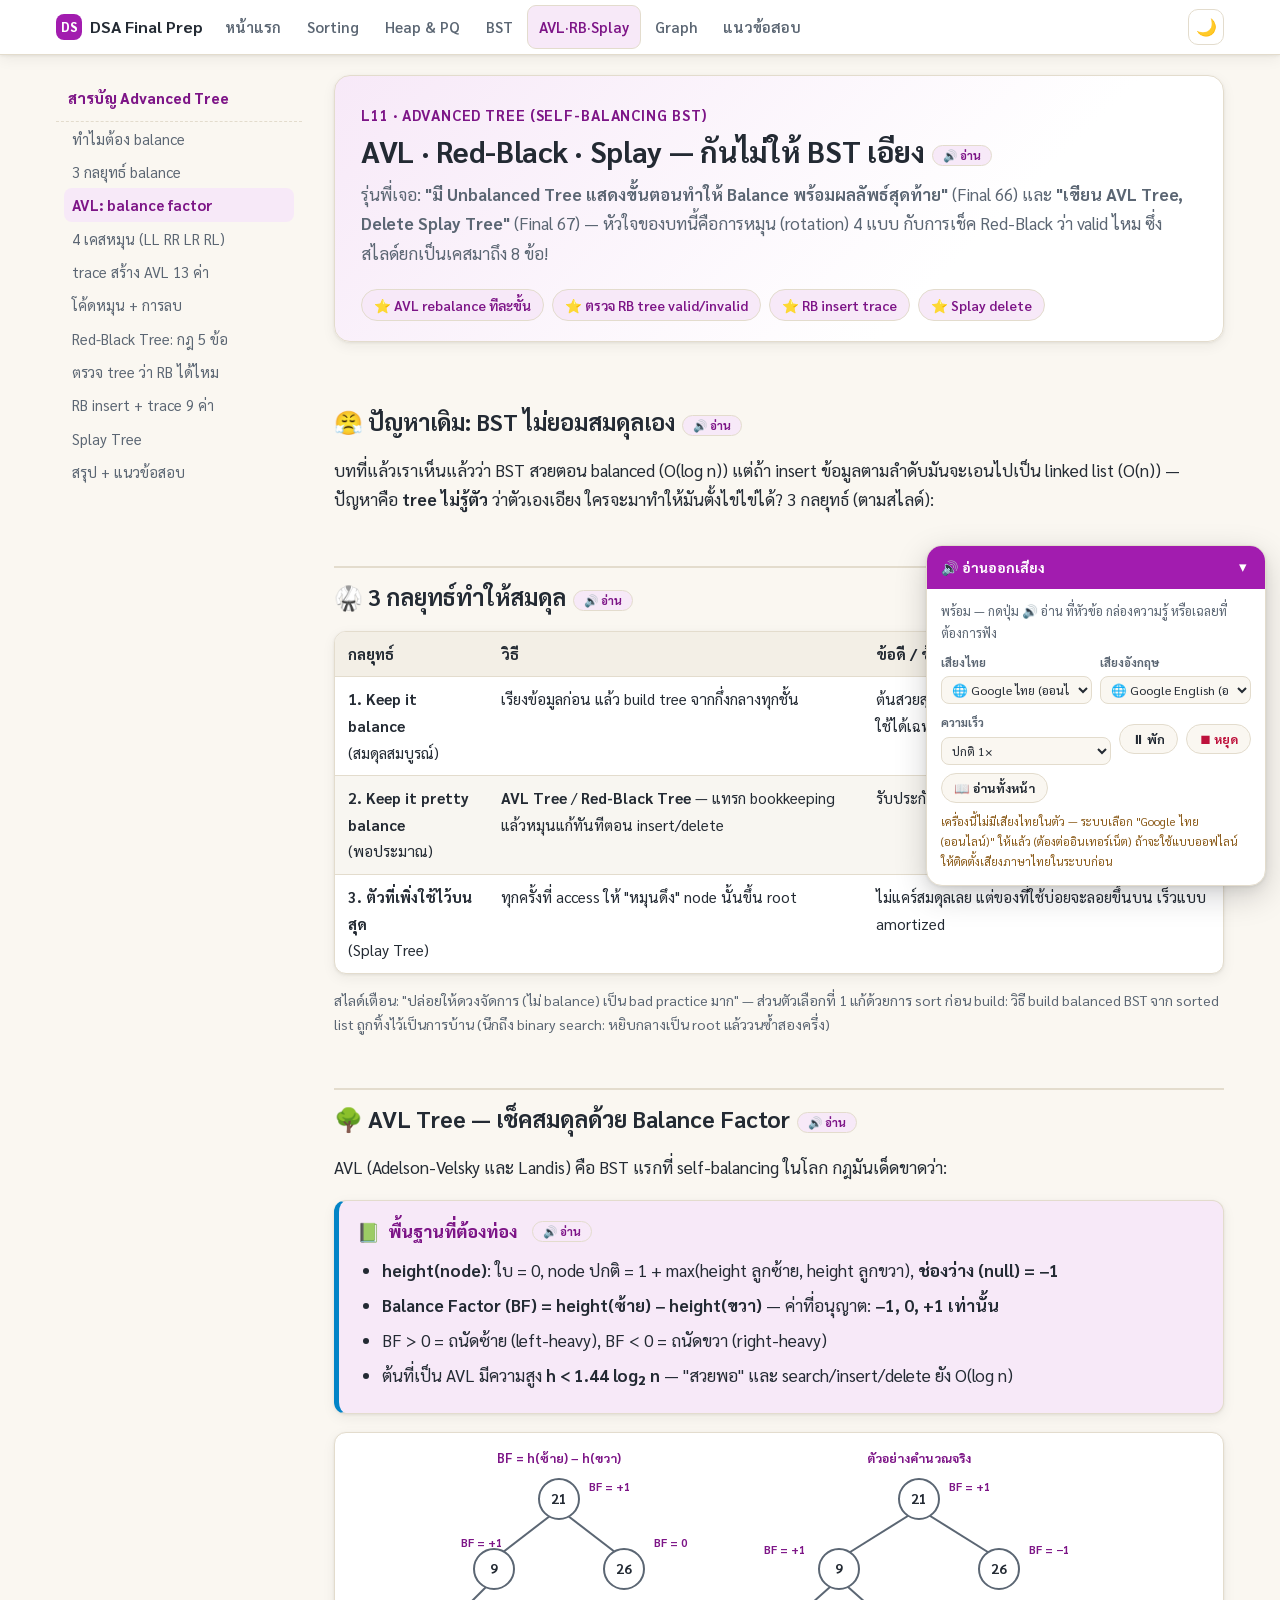
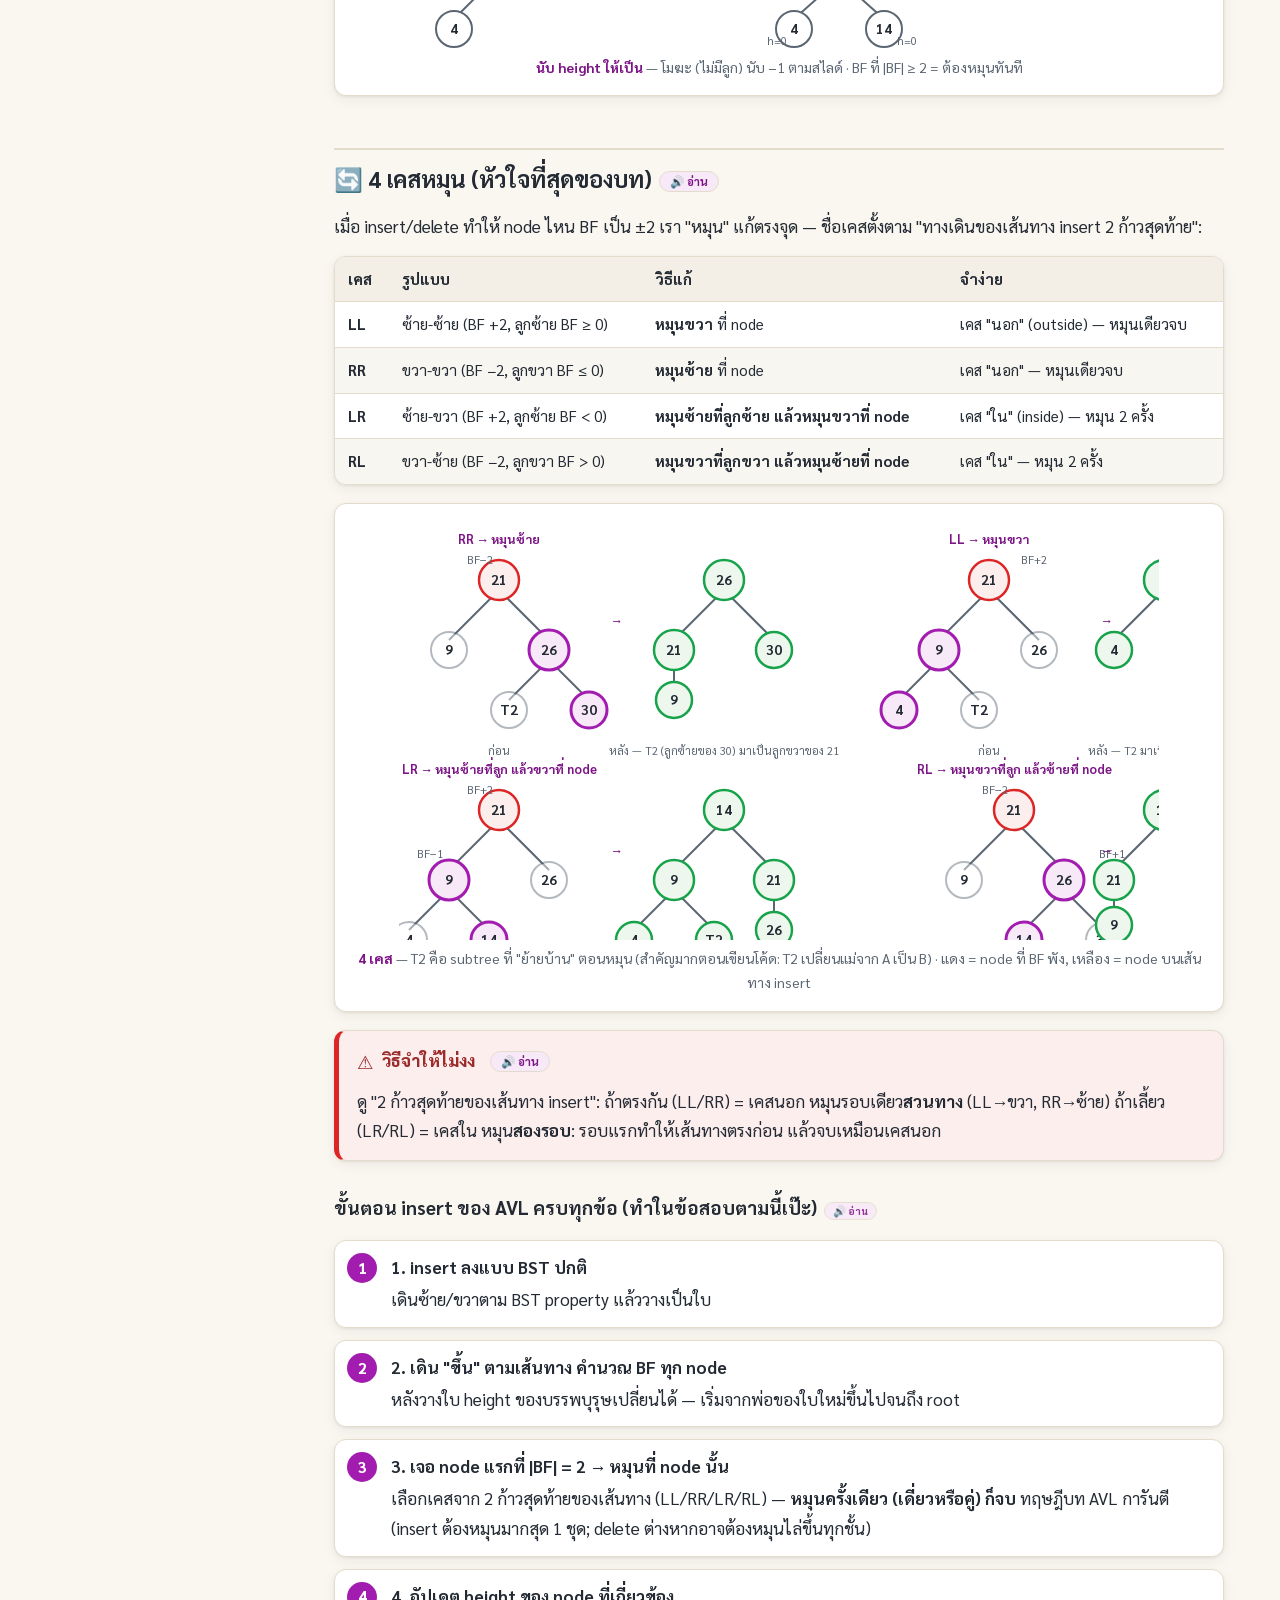
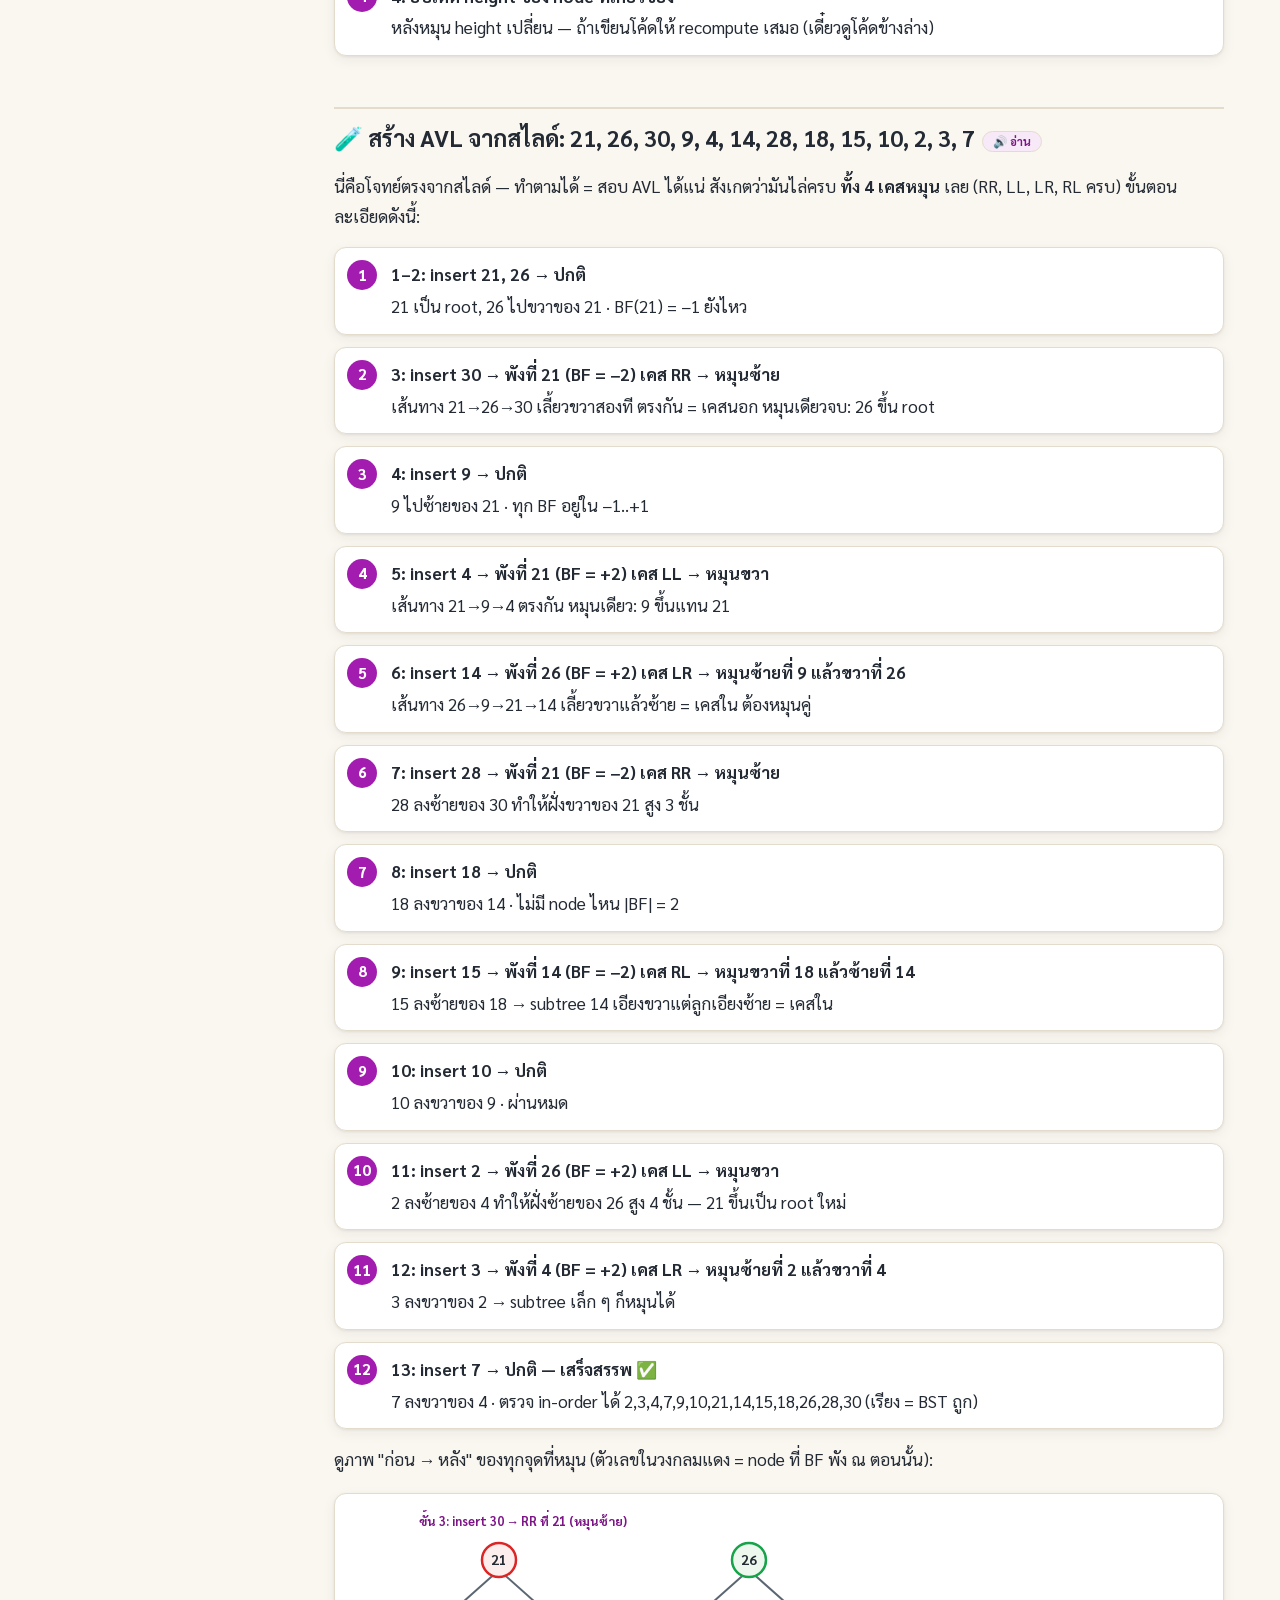
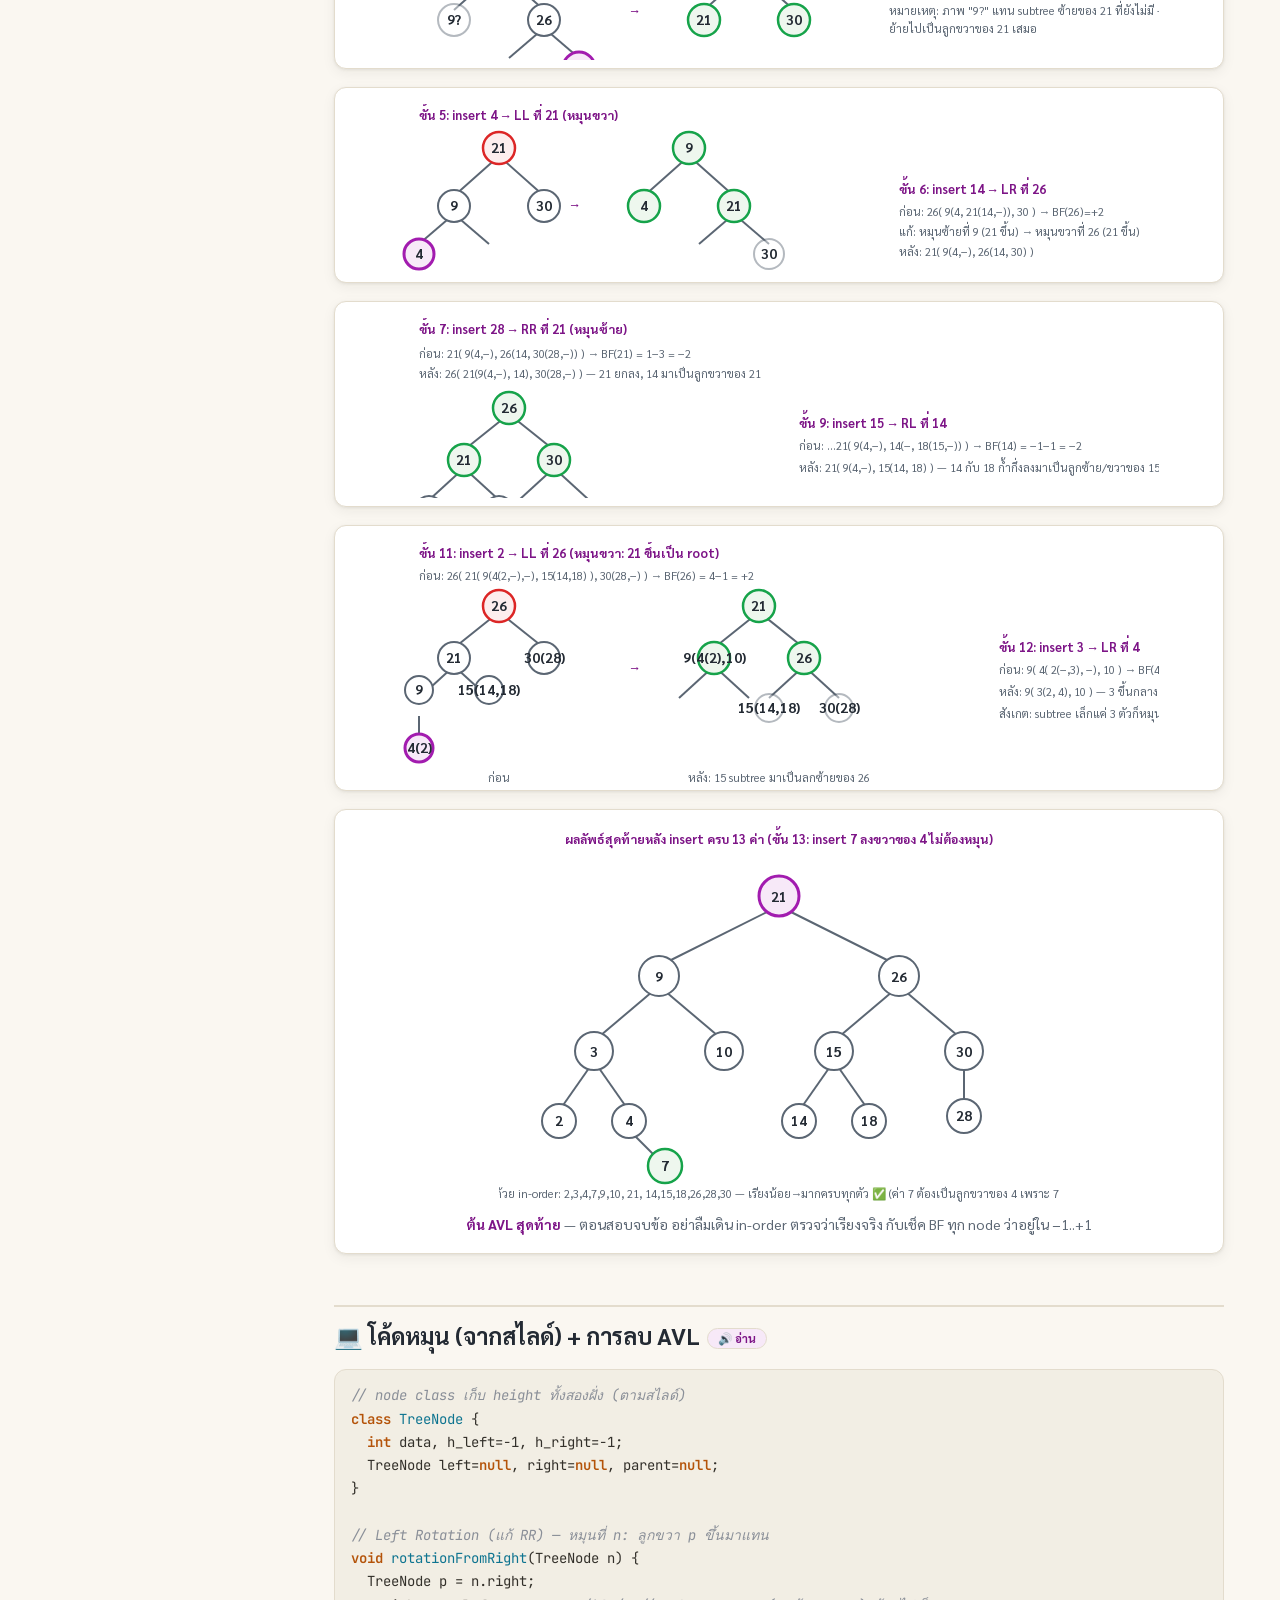
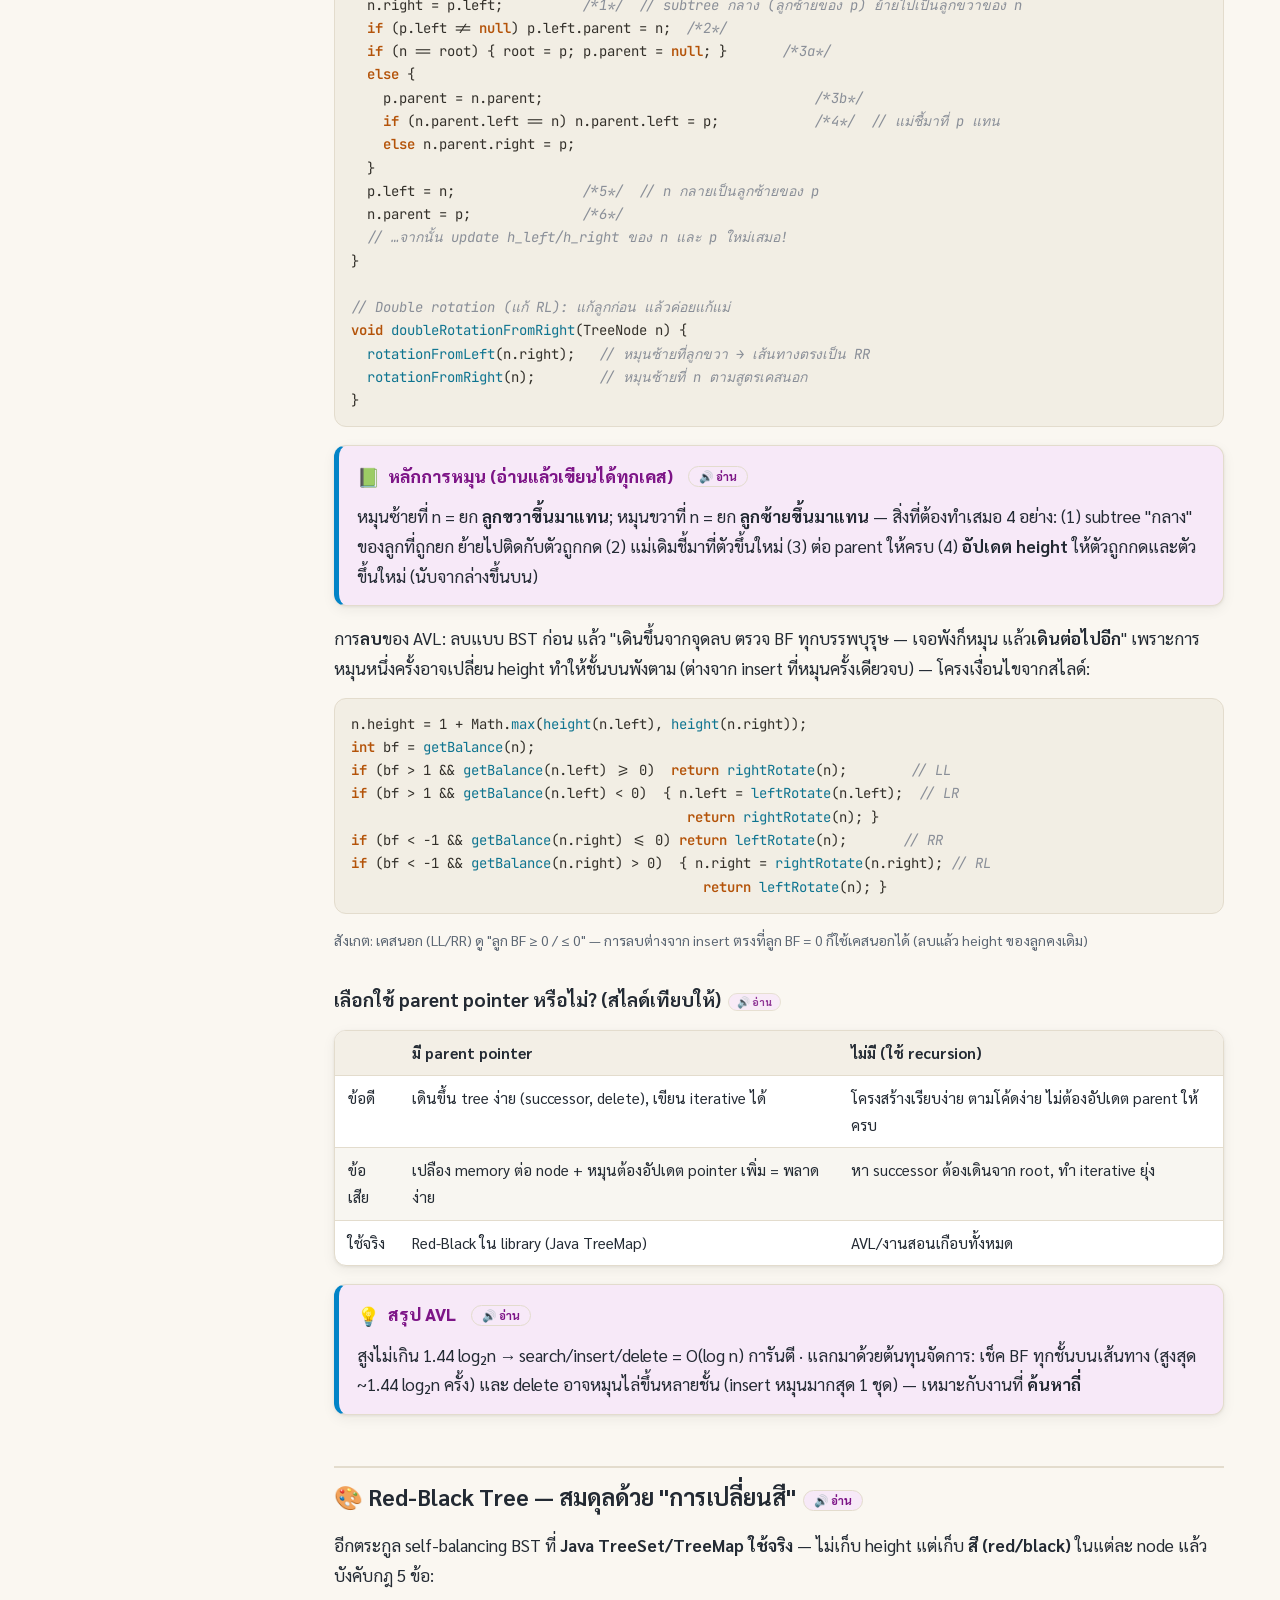
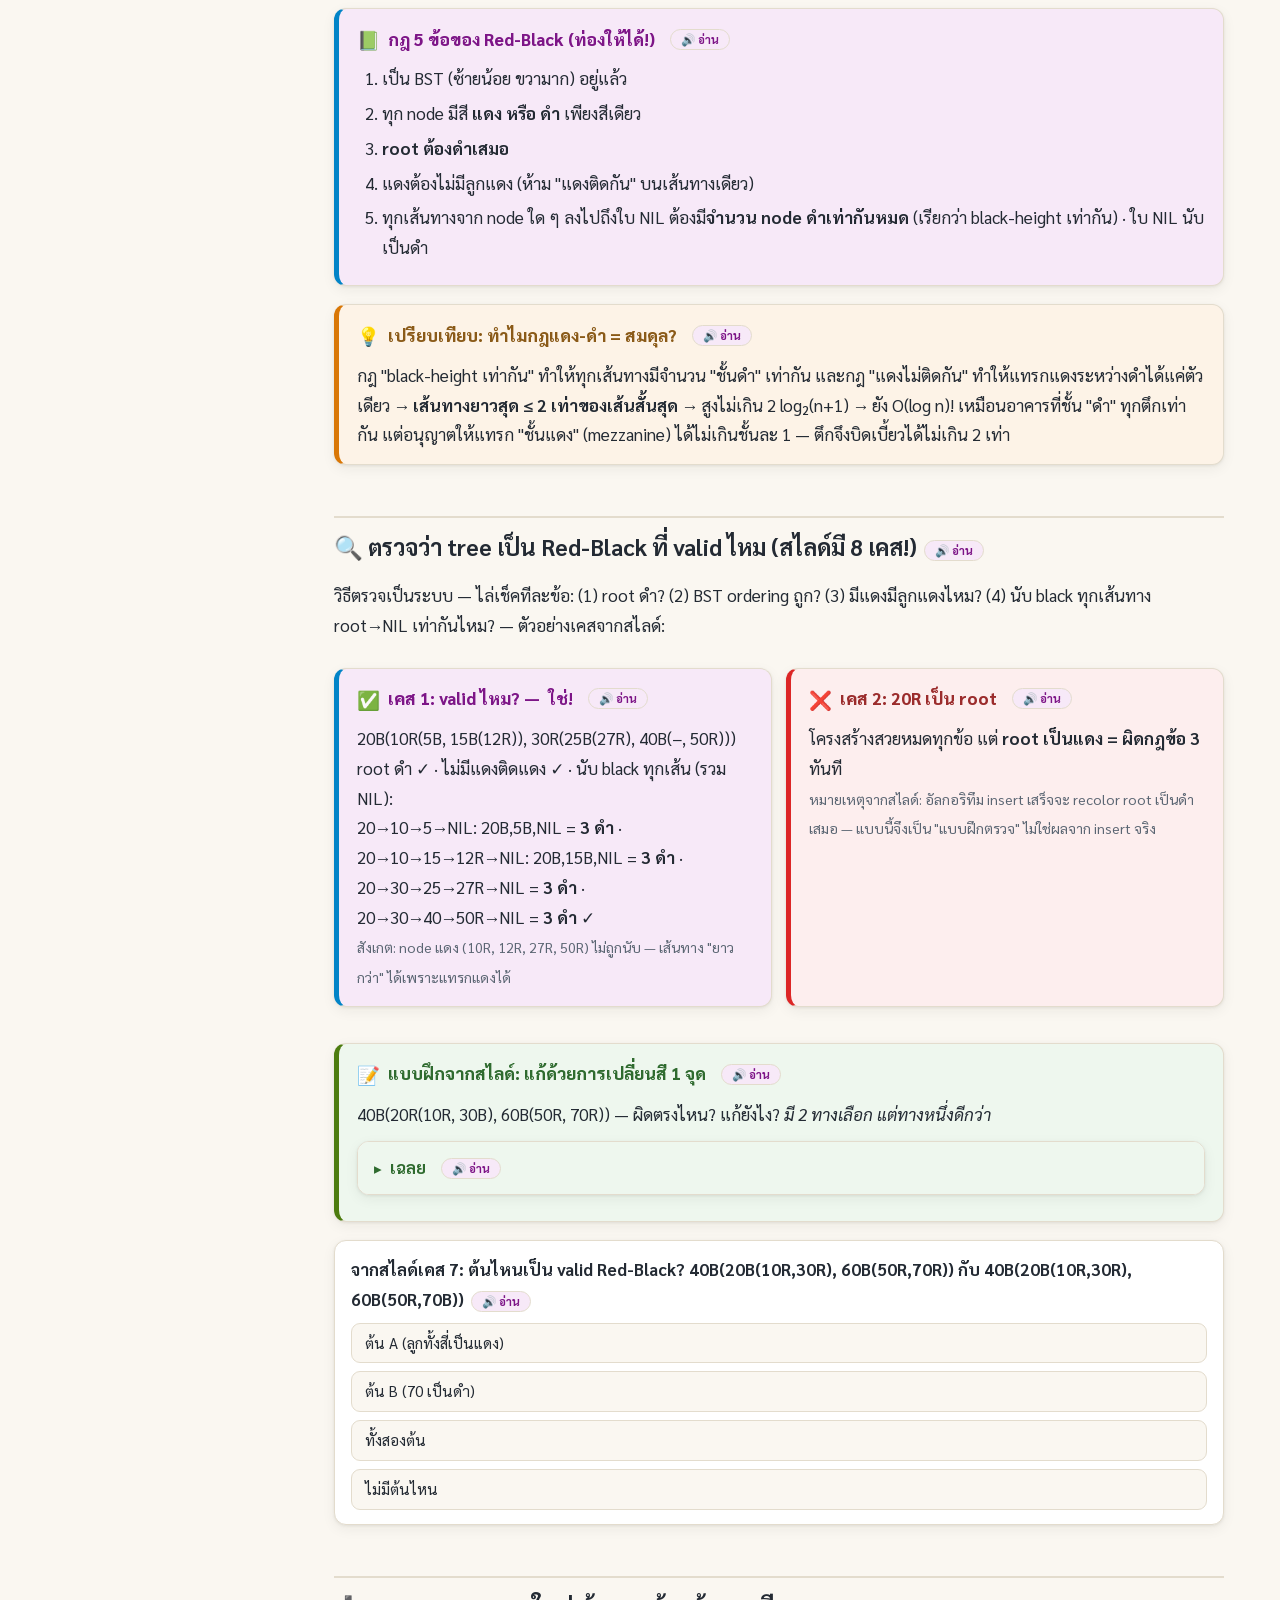
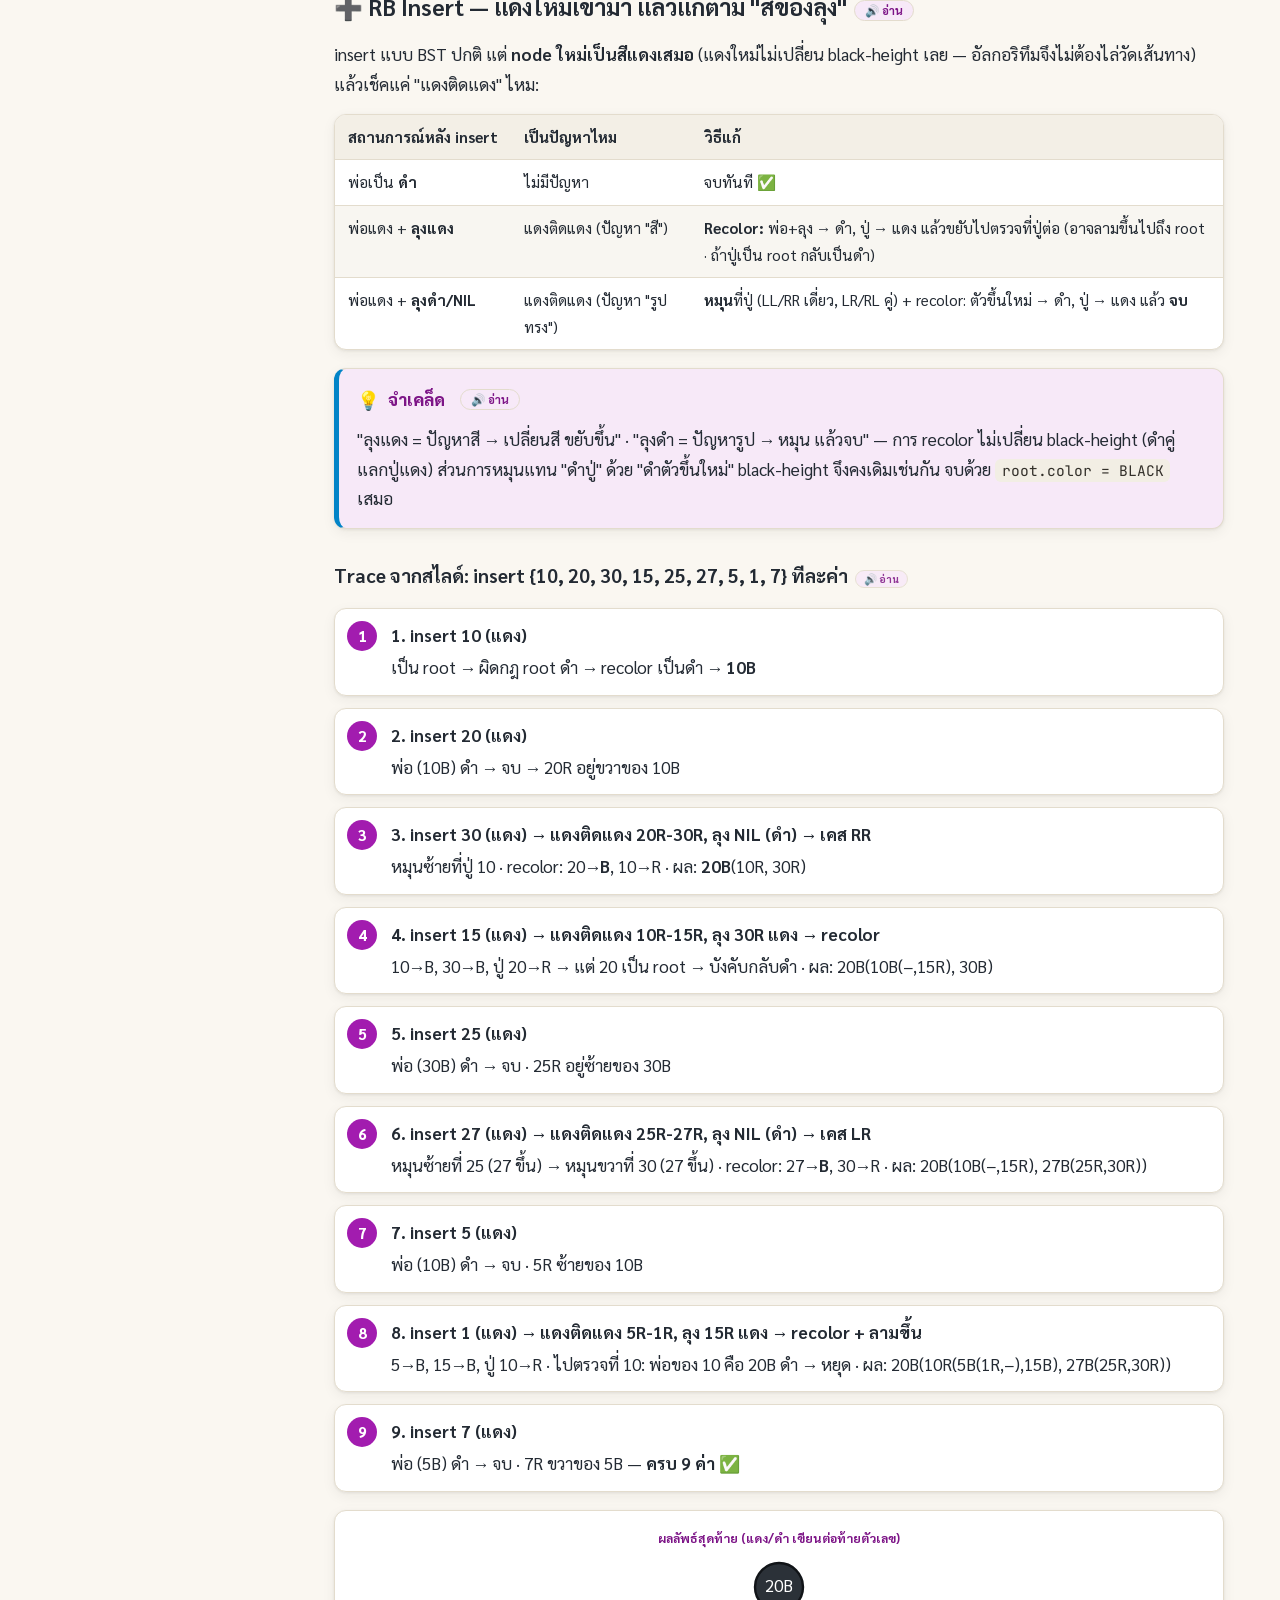
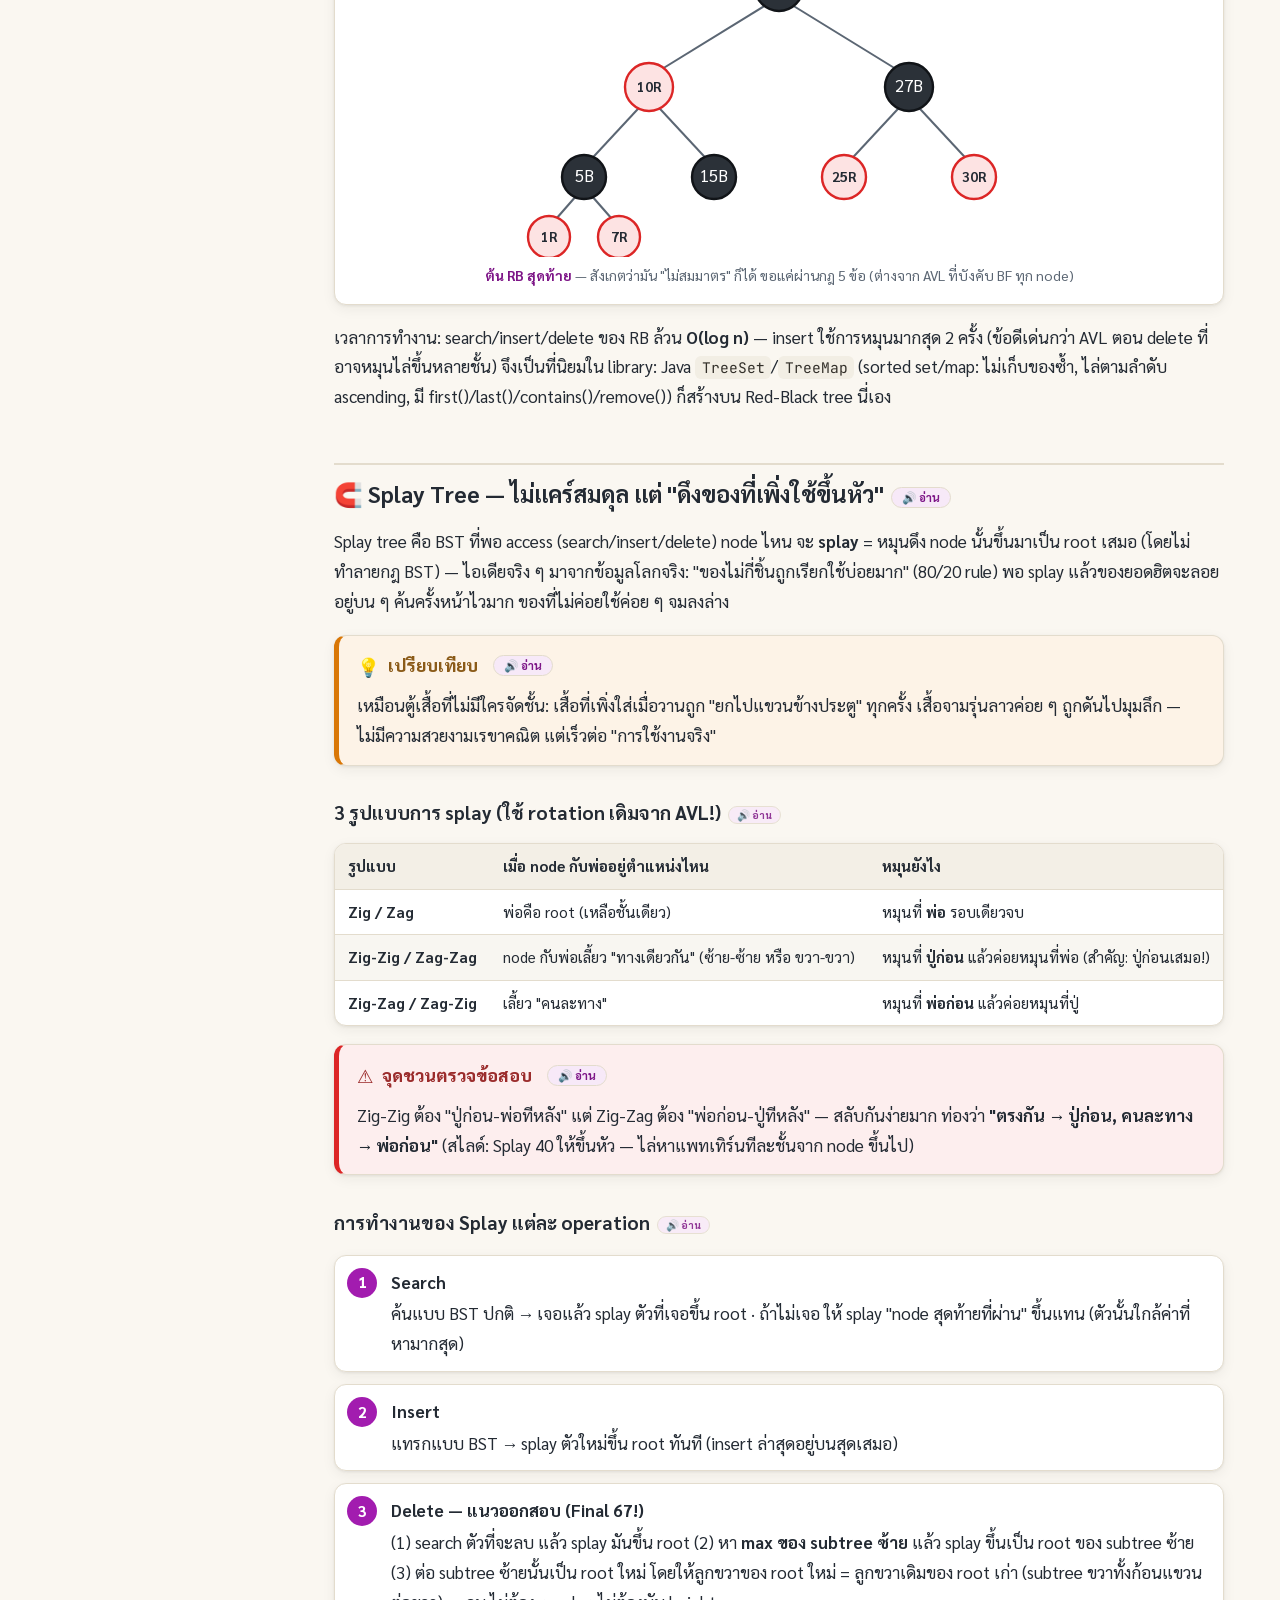
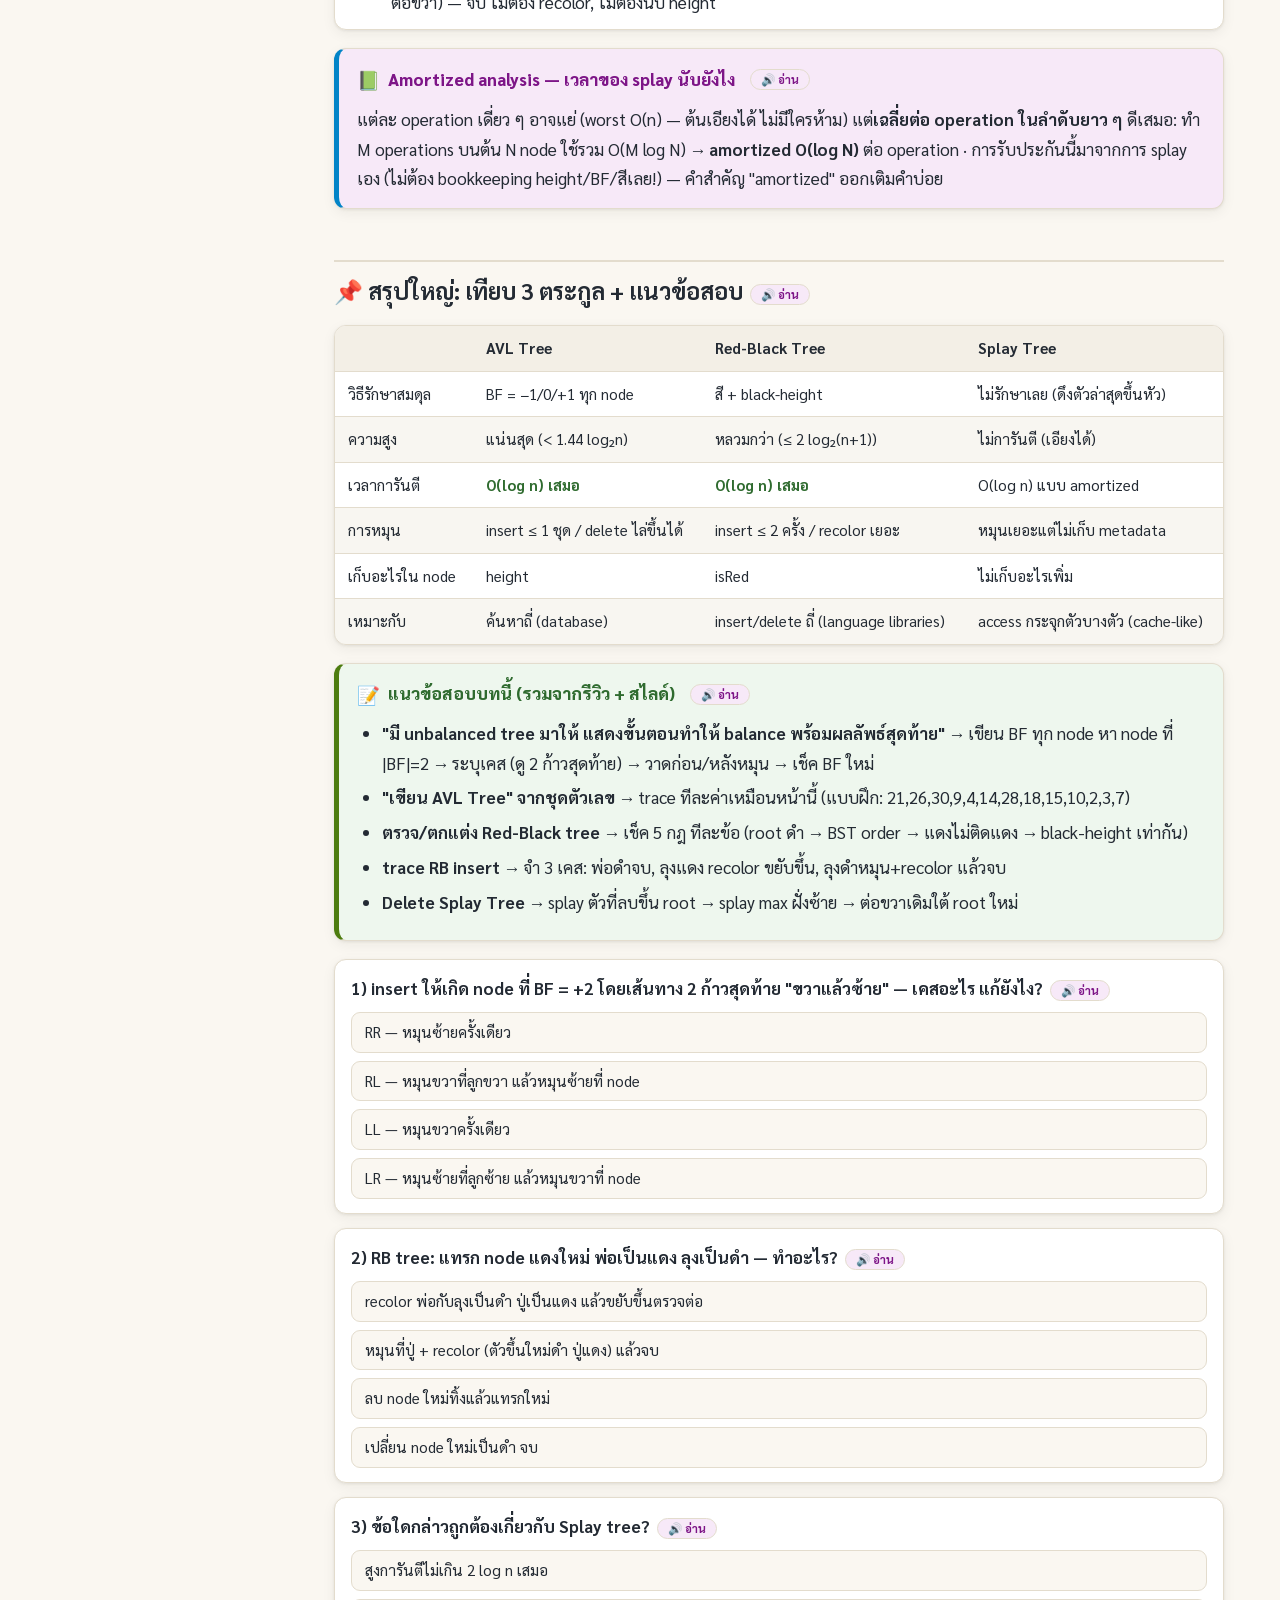
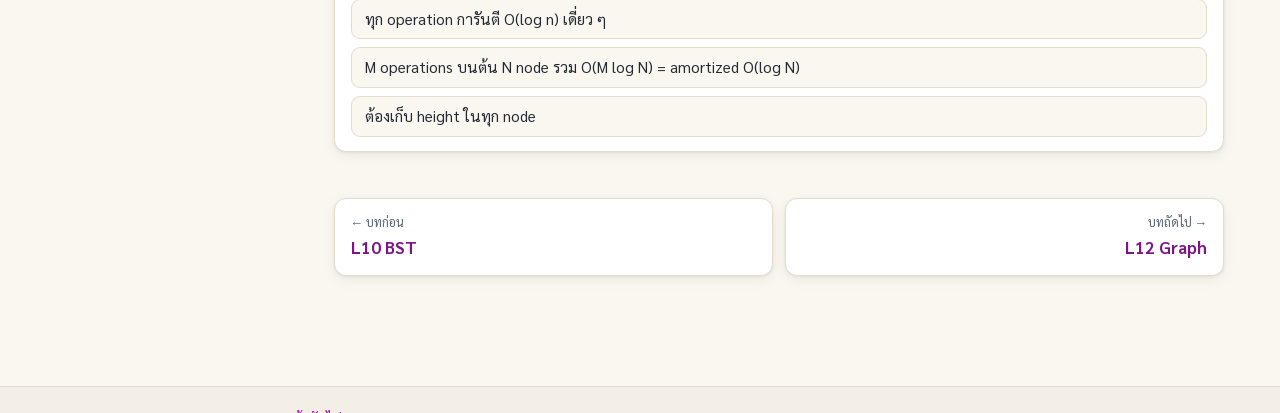
==== commit 293e708d: "เพิ่มระบบเสียงช่วยอ่าน (TTS): ปุ่ม 🔊 ต่อหัวข้อ/กล่อง/เฉลย + แถบควบคุมลอย + เสียงไทยออนไลน์ (Google T" ====
--- a/avltree.html
+++ b/avltree.html
@@ -3,6 +3,7 @@
 <head>
 <meta charset="UTF-8">
 <meta name="viewport" content="width=device-width, initial-scale=1.0">
+<meta name="referrer" content="no-referrer">
 <title>L11 AVL · Red-Black · Splay — เว็บติวสอบ Final DSA</title>
 <link rel="icon" href="data:image/svg+xml,%3Csvg xmlns=%27http://www.w3.org/2000/svg%27 viewBox=%270 0 32 32%27%3E%3Crect width=%2732%27 height=%2732%27 rx=%278%27 fill=%27%230e7490%27/%3E%3Ctext x=%2716%27 y=%2722%27 font-size=%2716%27 font-weight=%27bold%27 text-anchor=%27middle%27 fill=%27white%27 font-family=%27sans-serif%27%3EDS%3C/text%3E%3C/svg%3E">
 <link rel="preconnect" href="https://fonts.googleapis.com">
@@ -643,6 +644,7 @@
 </div>
 
 <footer class="site"><div class="inner">DSA Final Prep · L11 Advanced Tree · <a href="graph.html">หน้าถัดไป: Graph →</a></div></footer>
+<script src="assets/tts.js"></script>
 <script src="assets/main.js"></script>
 </body>
 </html>
--- a/assets/style.css
+++ b/assets/style.css
@@ -339,6 +339,60 @@
 footer.site { border-top: 1px solid var(--line); background: var(--bg-soft); margin-top: 30px; }
 footer.site .inner { max-width: 1200px; margin: 0 auto; padding: 18px 16px; font-size: .88rem; color: var(--ink-soft); }
 
+/* ---------- TTS (อ่านออกเสียง) ---------- */
+.tts-btn {
+  font-family: var(--font-thai); font-size: .72rem; font-weight: 700;
+  color: var(--accent-ink); background: var(--accent-soft);
+  border: 1px solid var(--line); border-radius: 999px;
+  padding: 2px 10px; cursor: pointer; white-space: nowrap;
+  vertical-align: middle; margin-left: .45rem; transition: background .15s, color .15s, border-color .15s;
+}
+.tts-btn:hover { background: var(--accent); color: #fff; border-color: var(--accent); }
+.tts-btn.on { background: var(--accent); color: #fff; border-color: var(--accent); }
+.tts-btn.tts-sub { font-size: .66rem; padding: 1px 8px; opacity: .85; }
+.tts-btn.tts-sub:hover { opacity: 1; }
+.tts-reading {
+  box-shadow: 0 0 0 2px var(--accent), 0 0 22px color-mix(in srgb, var(--accent) 30%, transparent);
+  border-radius: 14px;
+}
+h2.tts-reading, h3.tts-reading, .box-title.tts-reading { border-radius: 8px; }
+.tts-bar {
+  position: fixed; right: 14px; bottom: 14px; z-index: 80;
+  width: min(340px, calc(100vw - 28px));
+  background: var(--card); border: 1px solid var(--line); border-radius: 16px;
+  box-shadow: var(--shadow), 0 10px 32px rgba(2, 8, 23, .18);
+  overflow: hidden; font-family: var(--font-thai);
+}
+.tts-bar-head {
+  display: flex; align-items: center; justify-content: space-between;
+  padding: 9px 14px; background: var(--accent); color: #fff; cursor: pointer;
+}
+.tts-bar-title { font-weight: 700; font-size: .88rem; }
+.tts-fold { background: none; border: none; color: #fff; font-size: .95rem; cursor: pointer; padding: 0 4px; }
+.tts-bar.min .tts-bar-body { display: none; }
+.tts-bar-body { padding: 11px 14px 13px; display: grid; gap: 9px; }
+.tts-status { font-size: .8rem; color: var(--ink-soft); min-height: 1.2em; }
+.tts-row { display: flex; flex-wrap: wrap; gap: 8px; align-items: center; }
+.tts-row label {
+  display: inline-flex; flex-direction: column; gap: 3px;
+  font-size: .72rem; font-weight: 700; color: var(--ink-soft); flex: 1 1 130px;
+}
+.tts-bar select {
+  font-family: var(--font-thai); font-size: .78rem; width: 100%;
+  padding: 4px 6px; border: 1px solid var(--line); border-radius: 8px;
+  background: var(--bg); color: var(--ink);
+}
+.tts-bar-body > .tts-row button {
+  font-family: var(--font-thai); font-size: .78rem; font-weight: 700;
+  padding: 6px 12px; border-radius: 999px; cursor: pointer;
+  border: 1px solid var(--line); background: var(--bg); color: var(--ink);
+}
+.tts-bar-body > .tts-row button:hover { border-color: var(--accent); color: var(--accent-ink); }
+.tts-stop { color: #be123c !important; }
+.tts-hint { font-size: .72rem; color: var(--warn-ink); }
+@media (max-width: 600px) { .tts-bar { right: 8px; bottom: 8px; } }
+@media print { .tts-bar, .tts-btn { display: none !important; } }
+
 /* print */
 @media print {
   header.site, aside.toc, .pager, #progress, footer.site { display: none !important; }
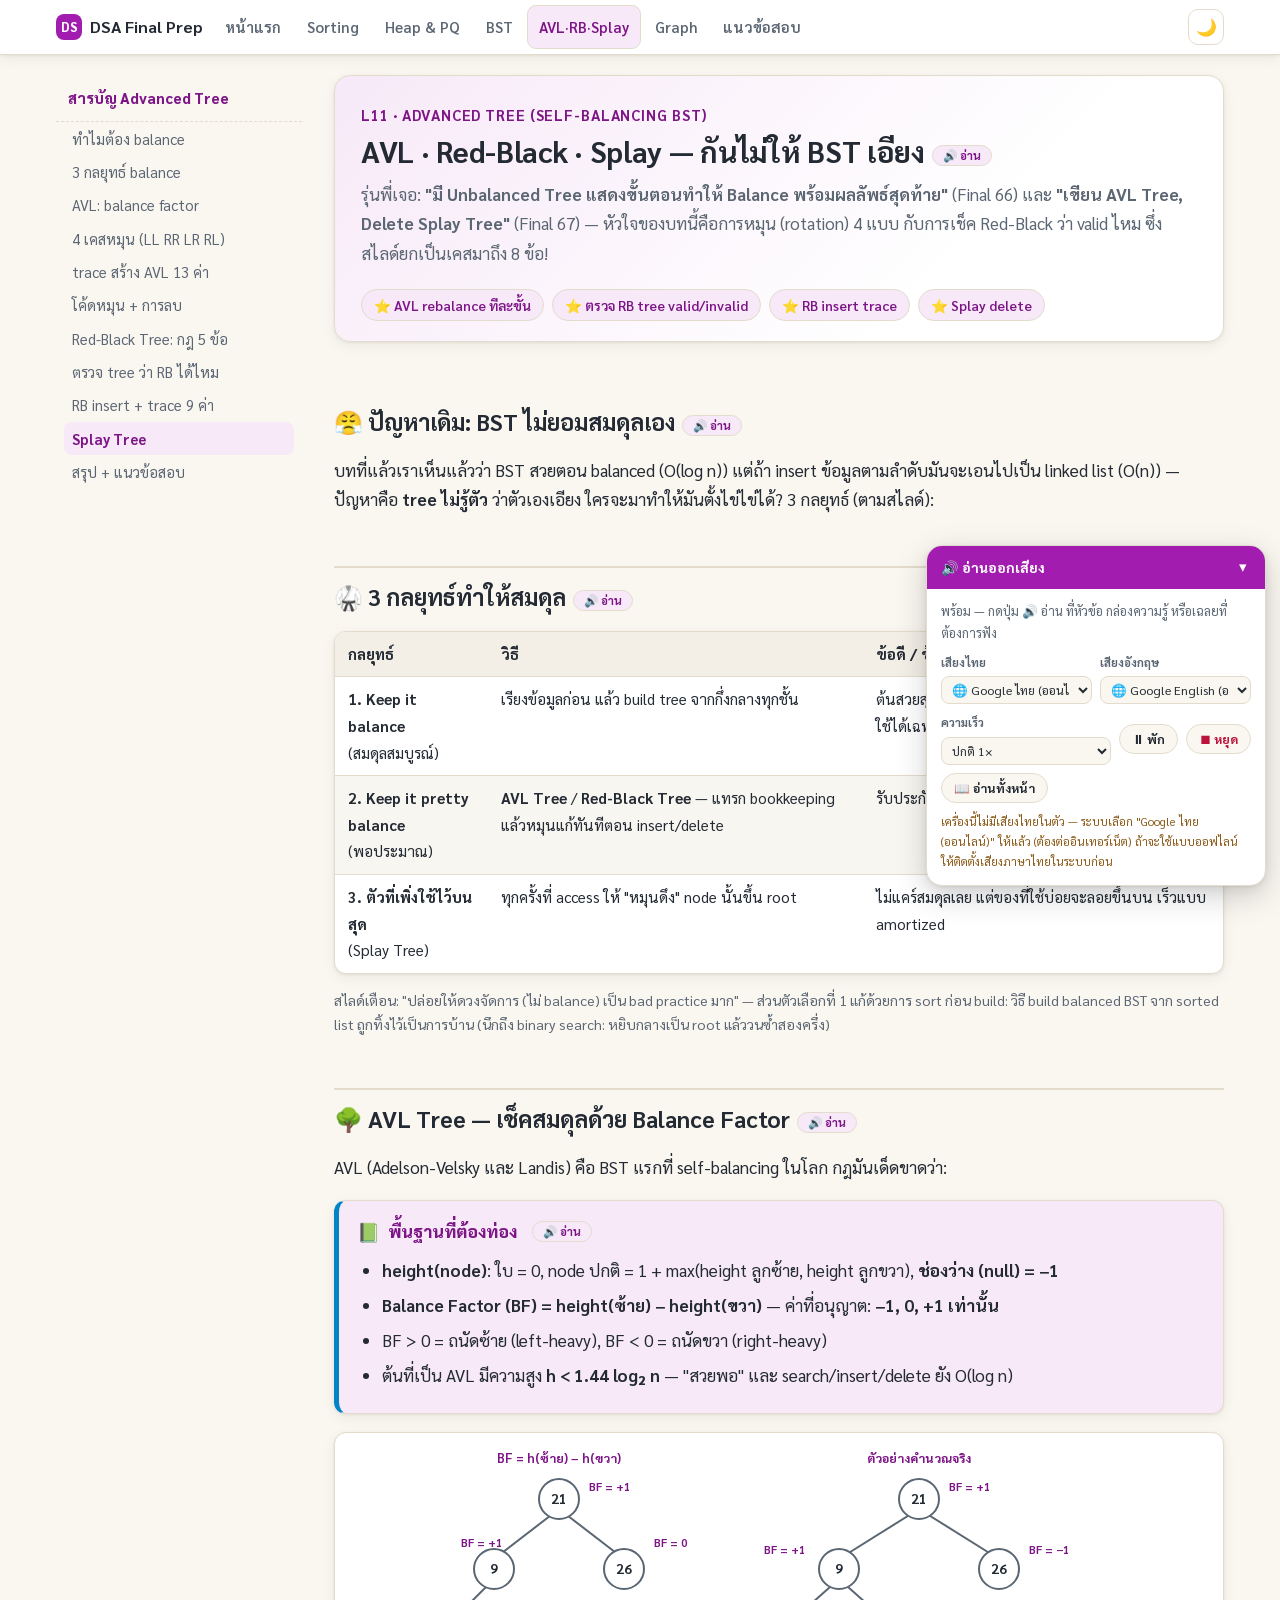
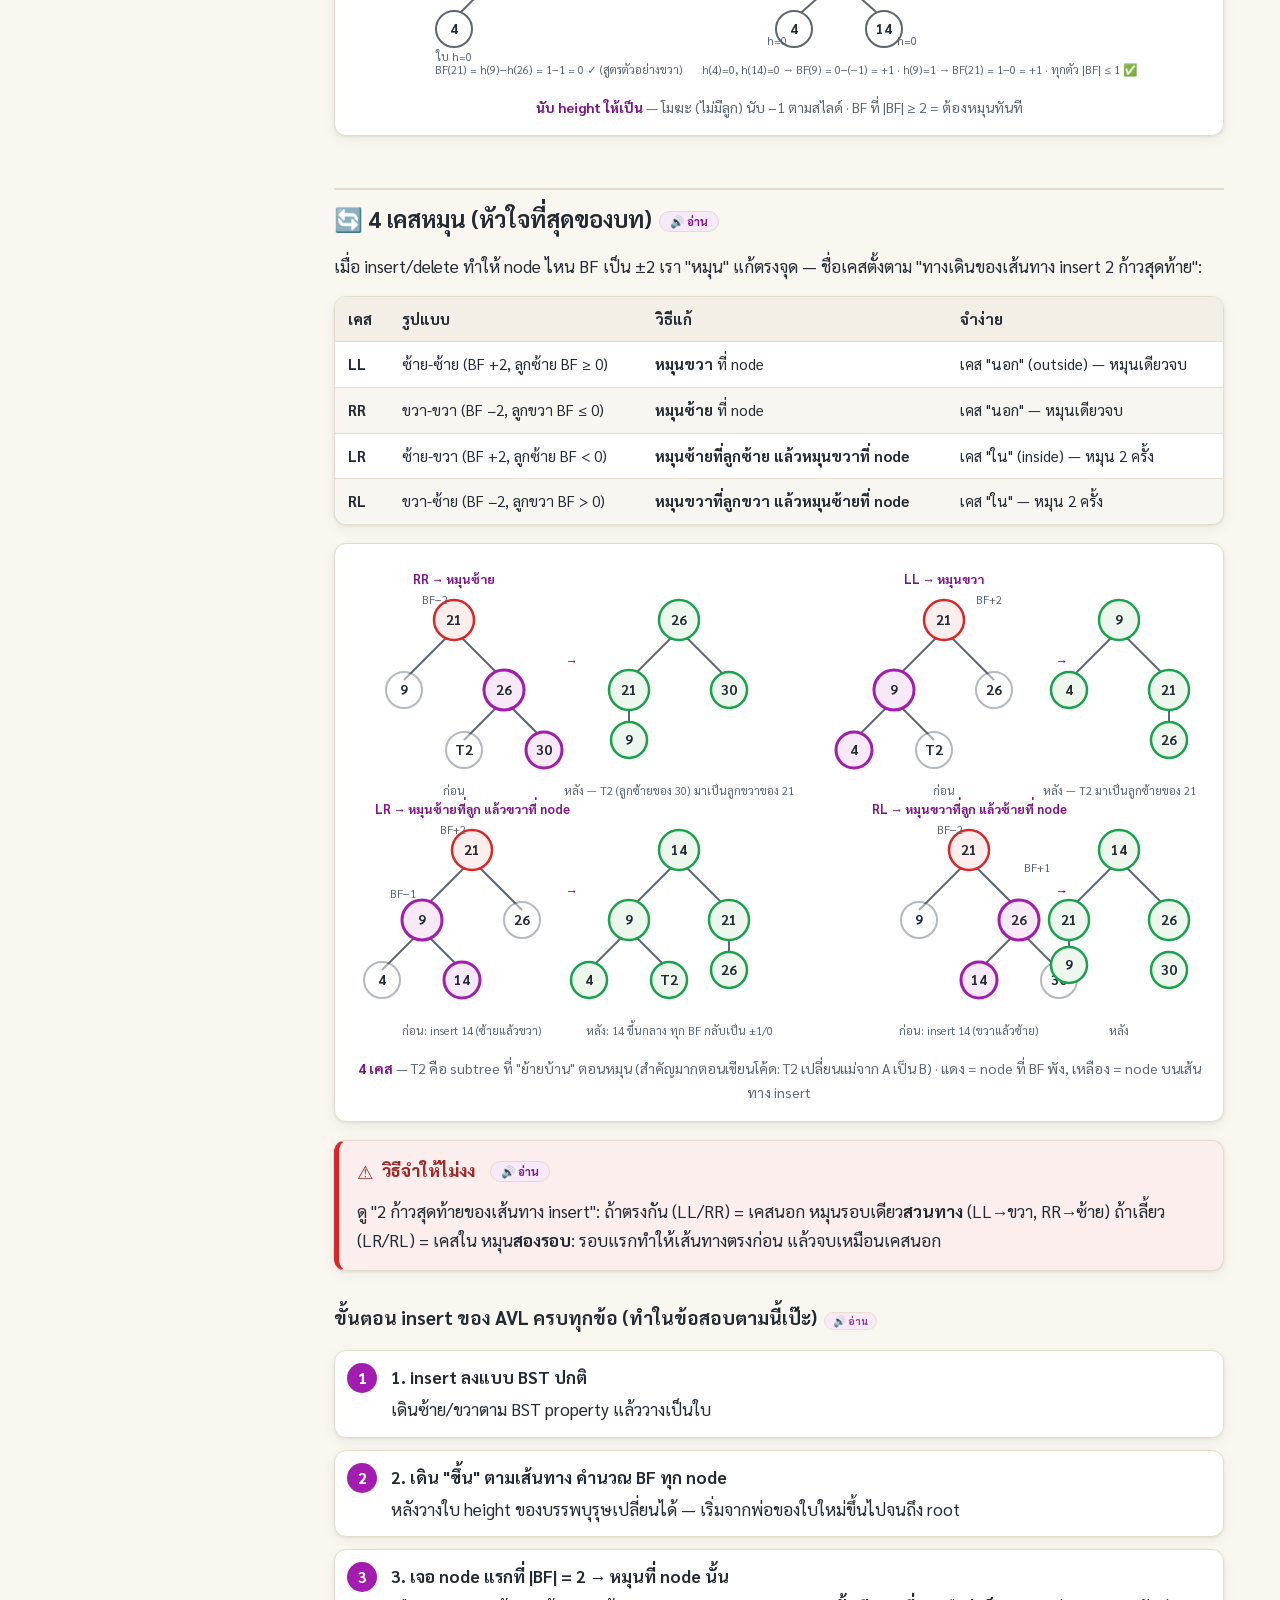
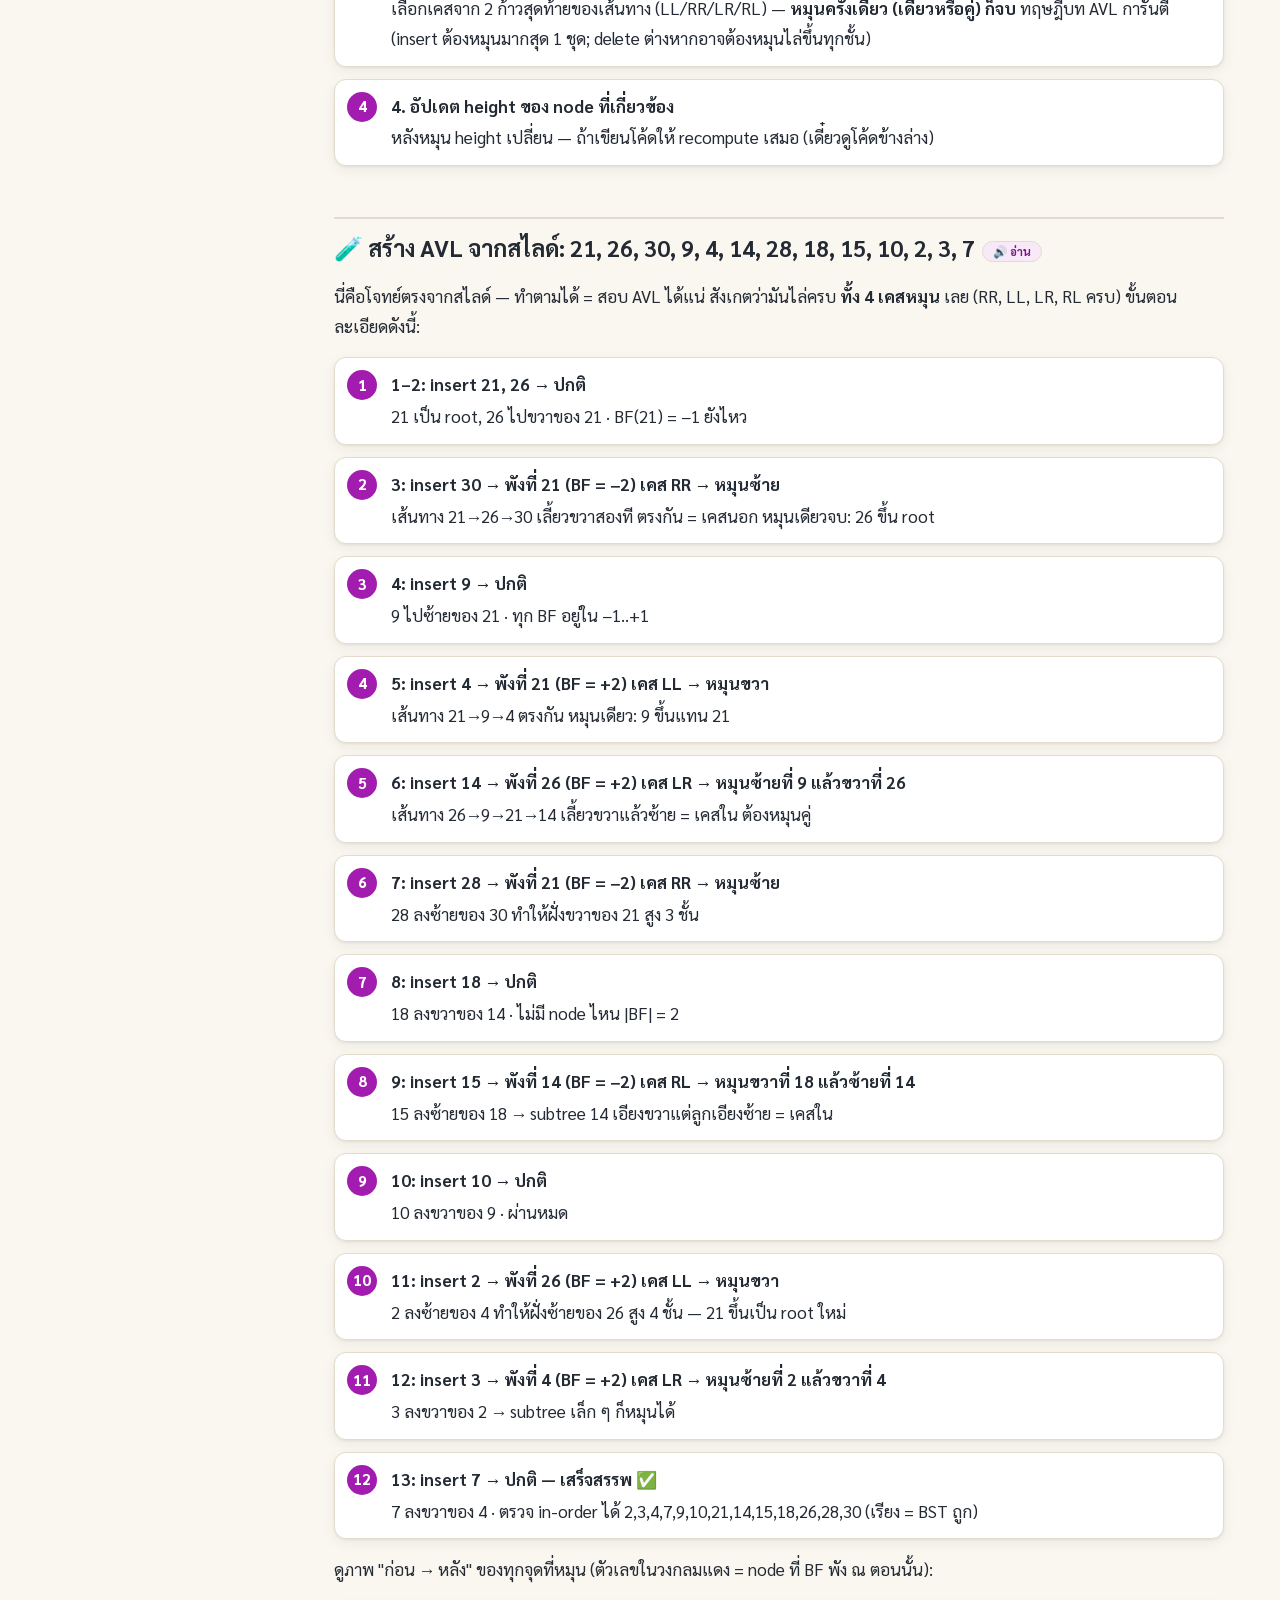
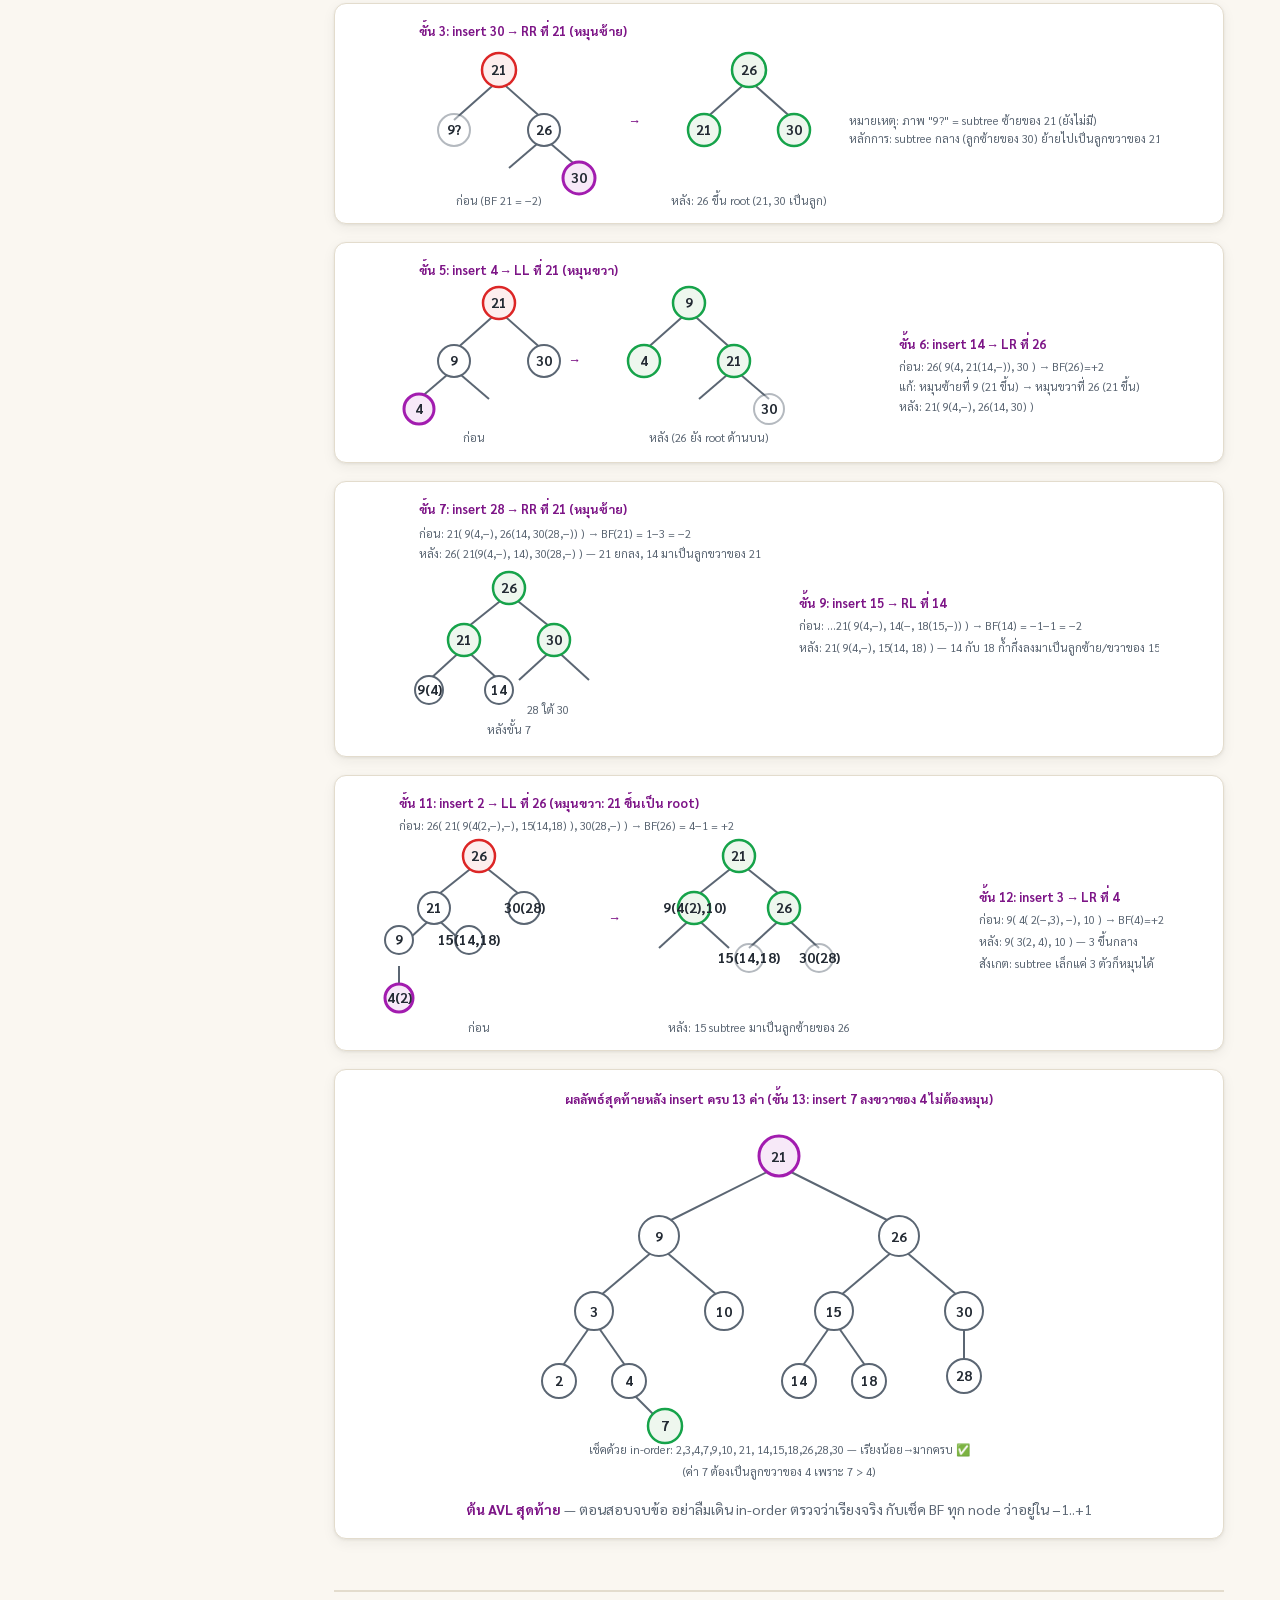
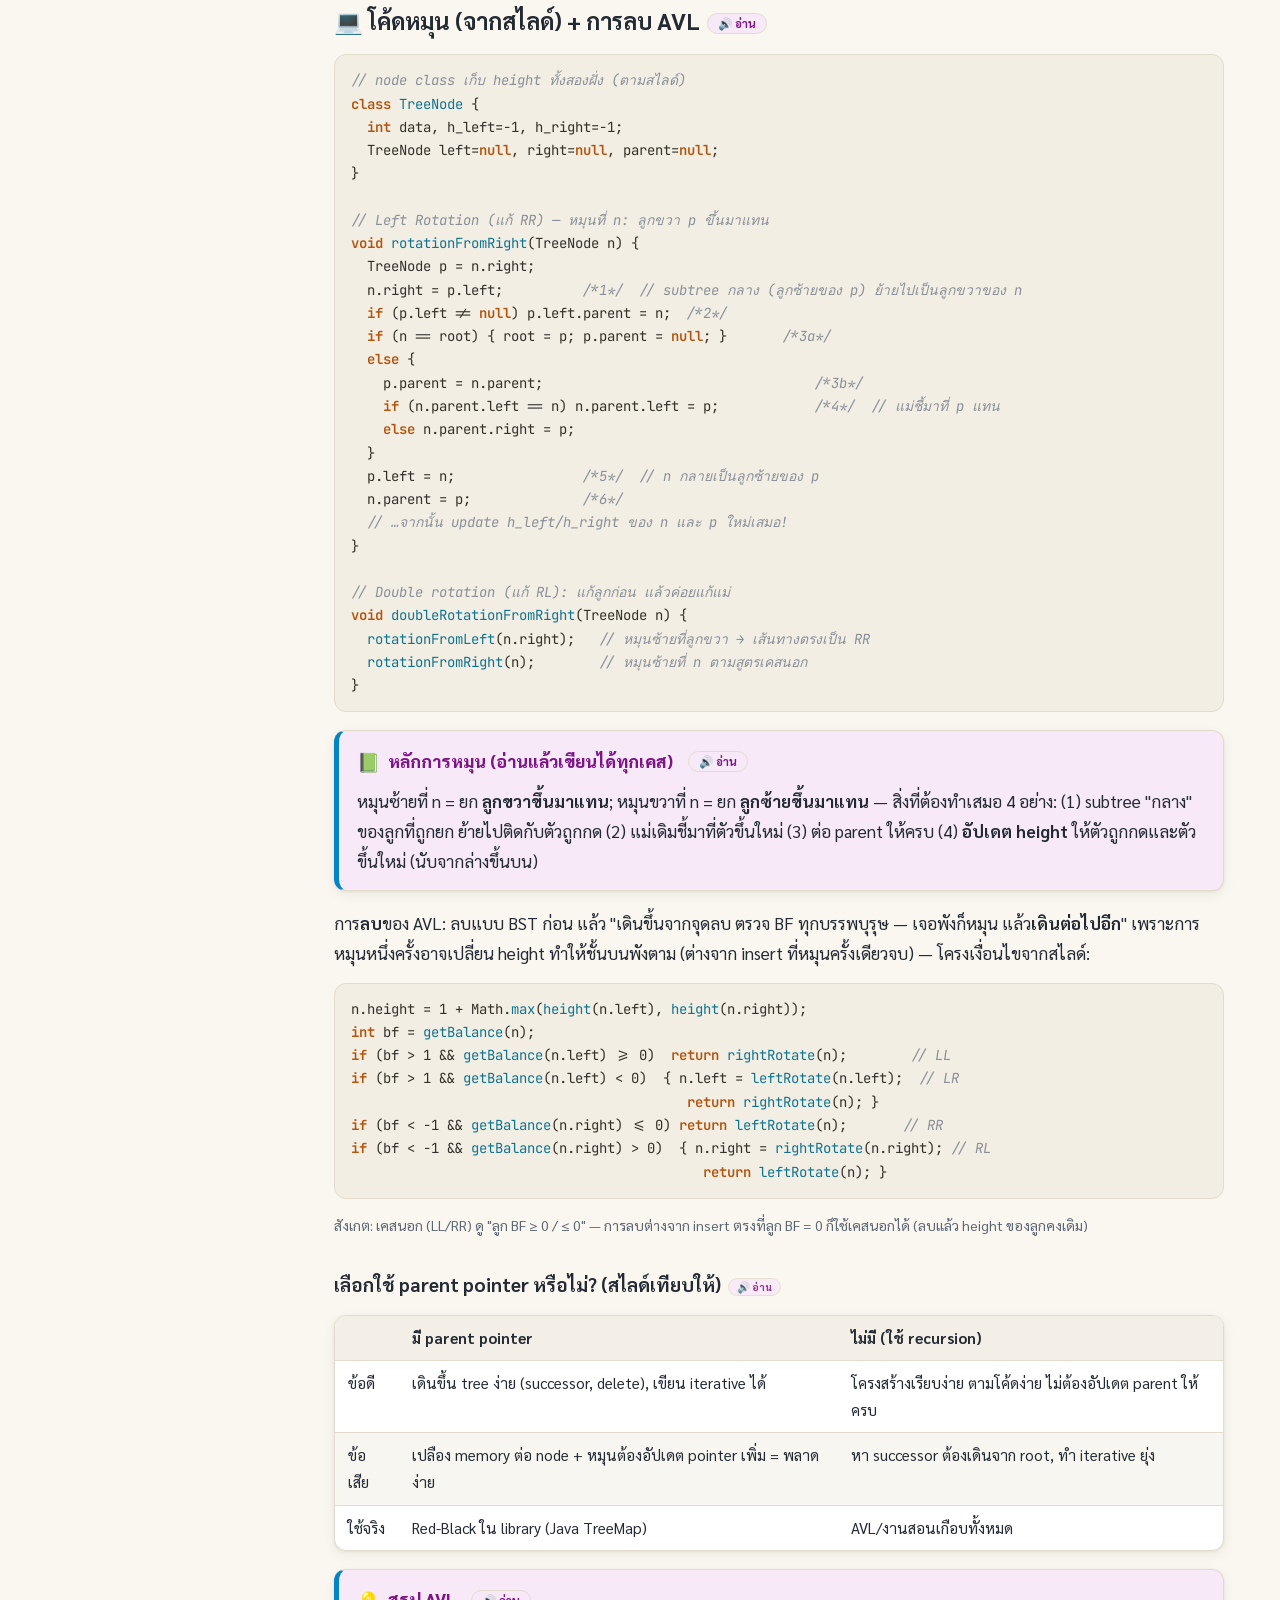
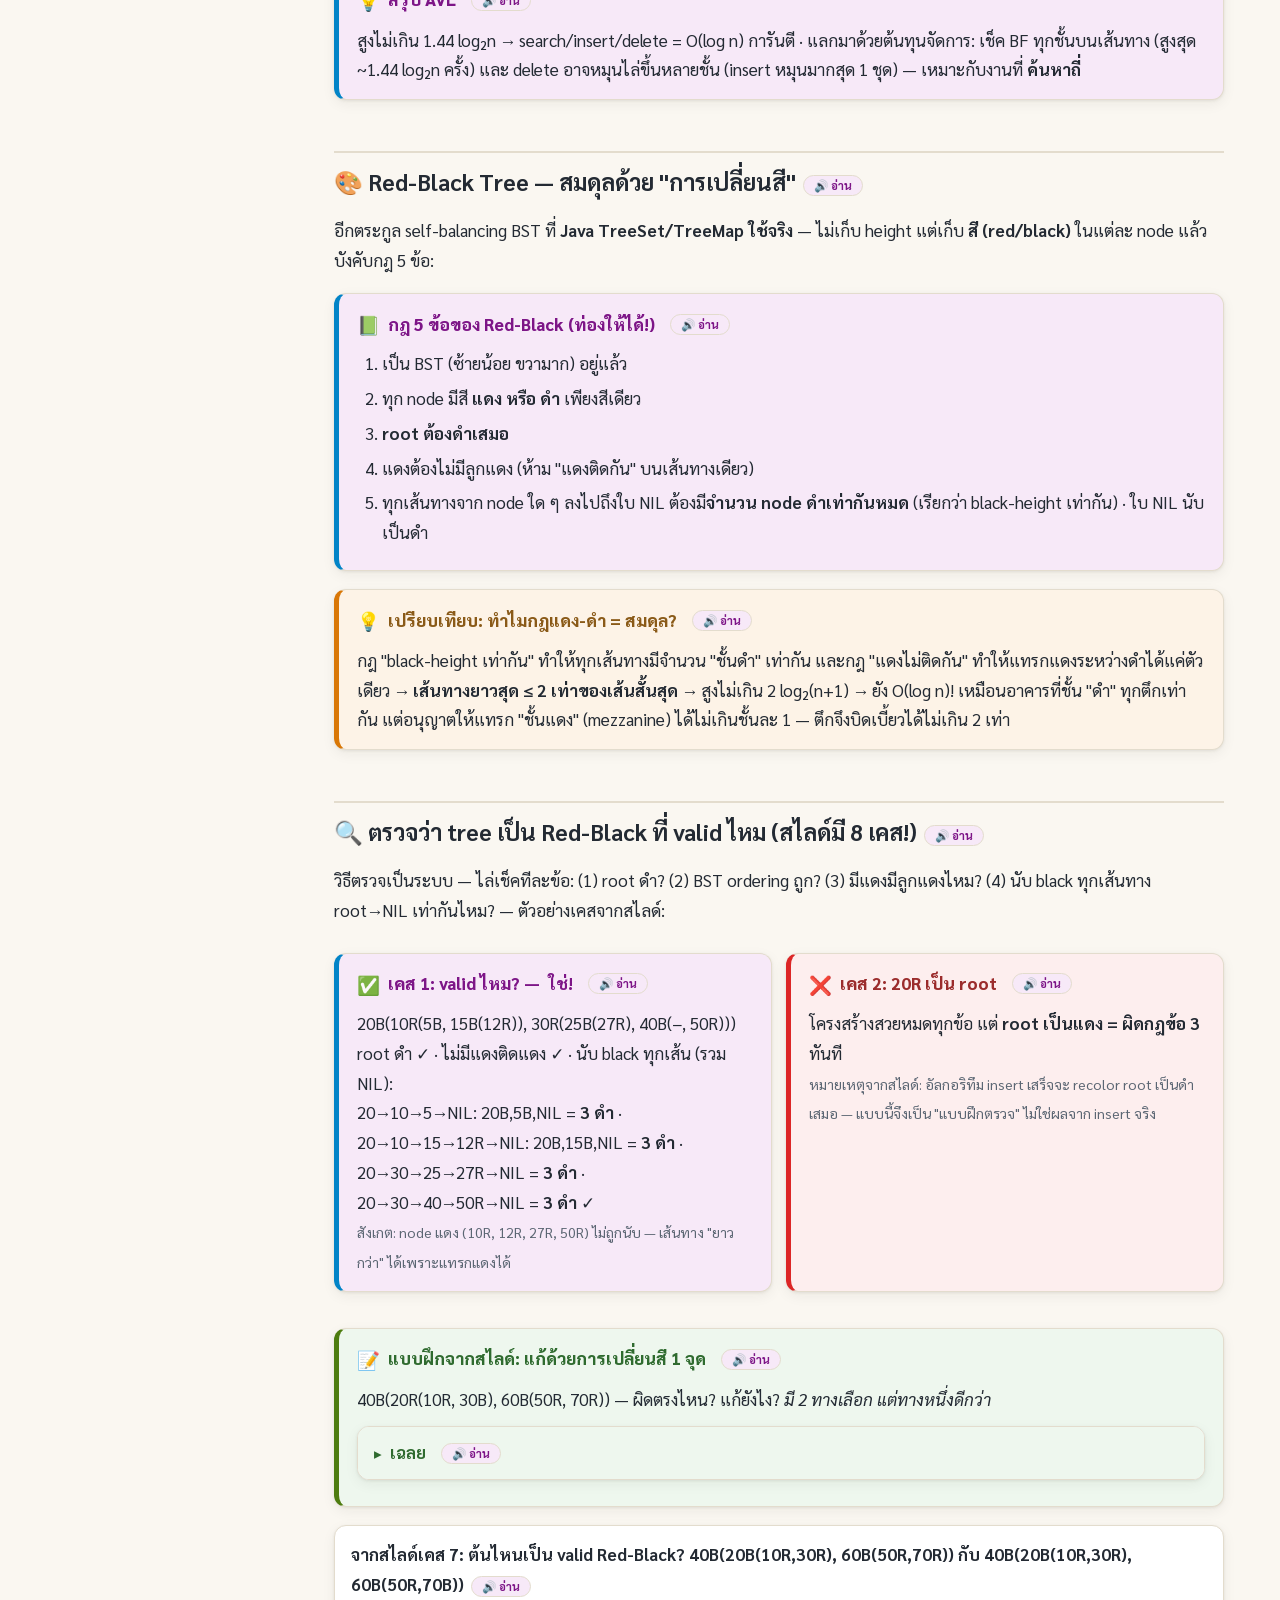
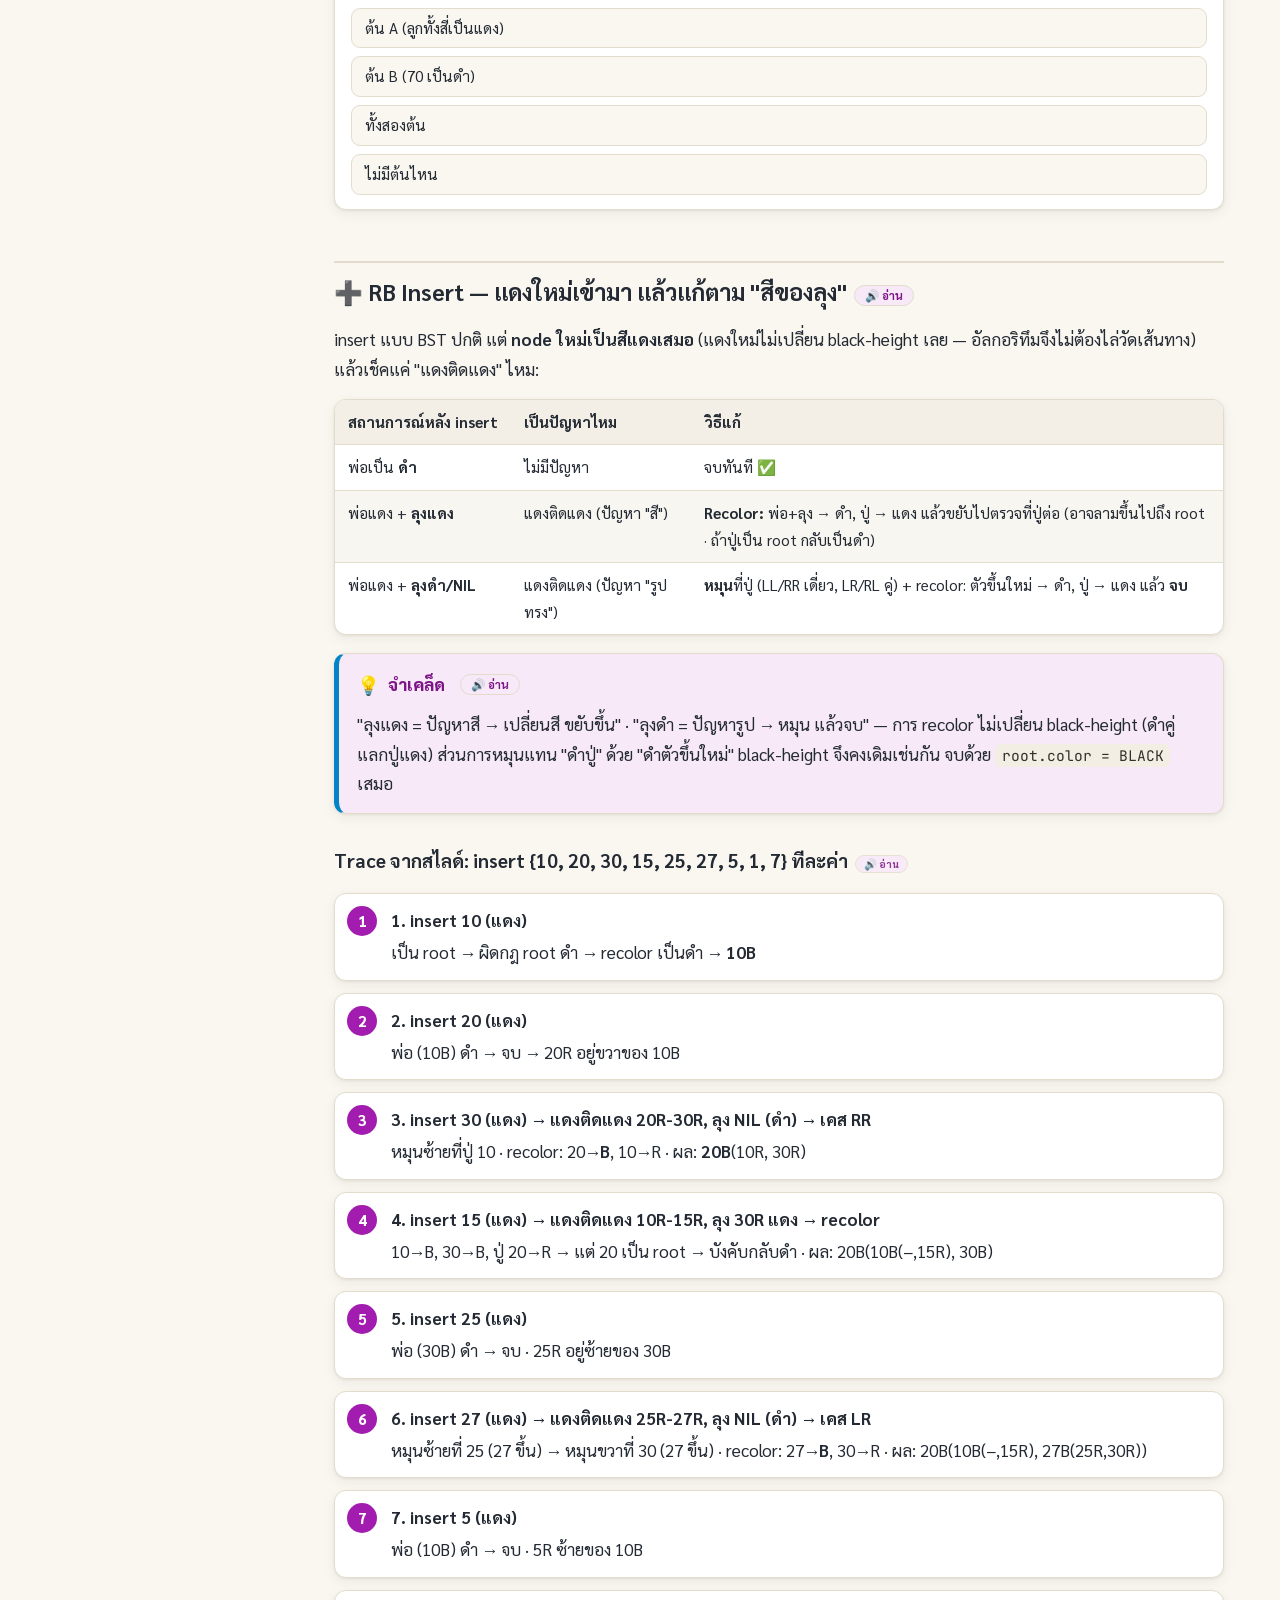
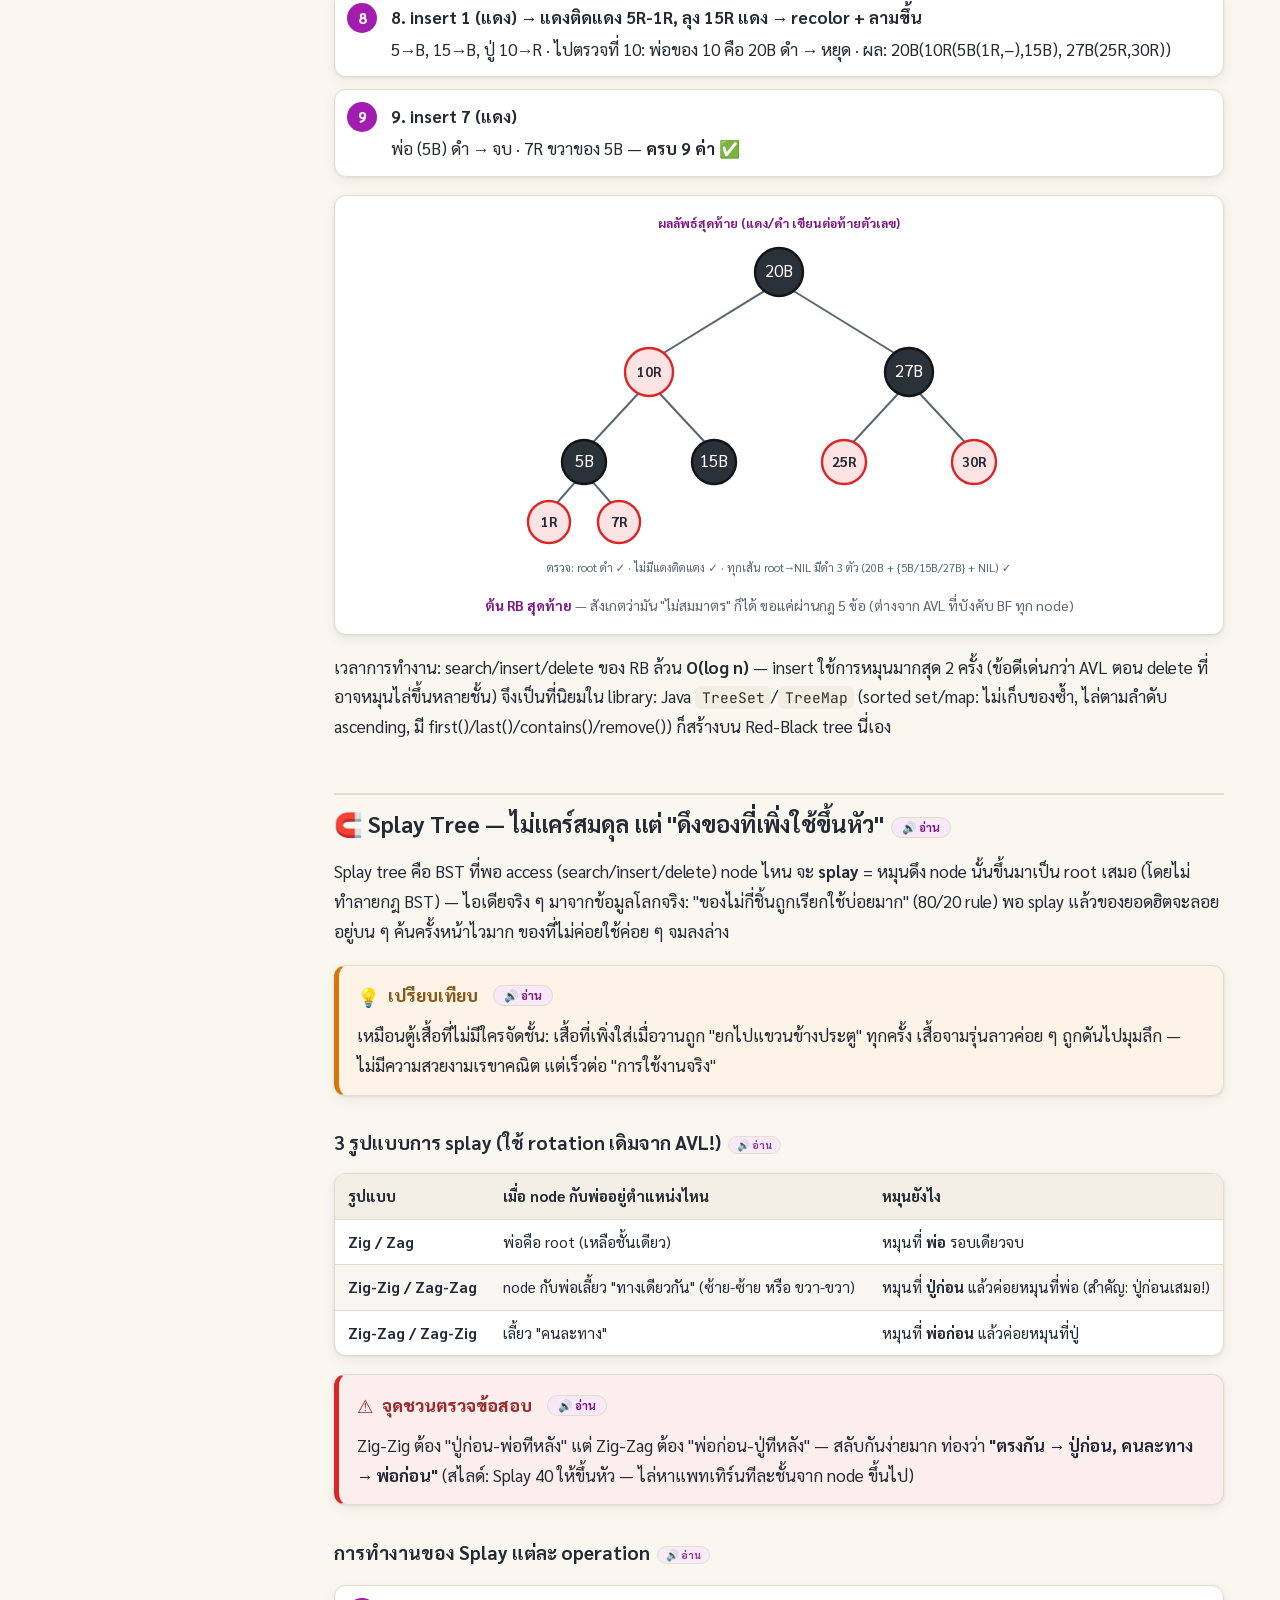
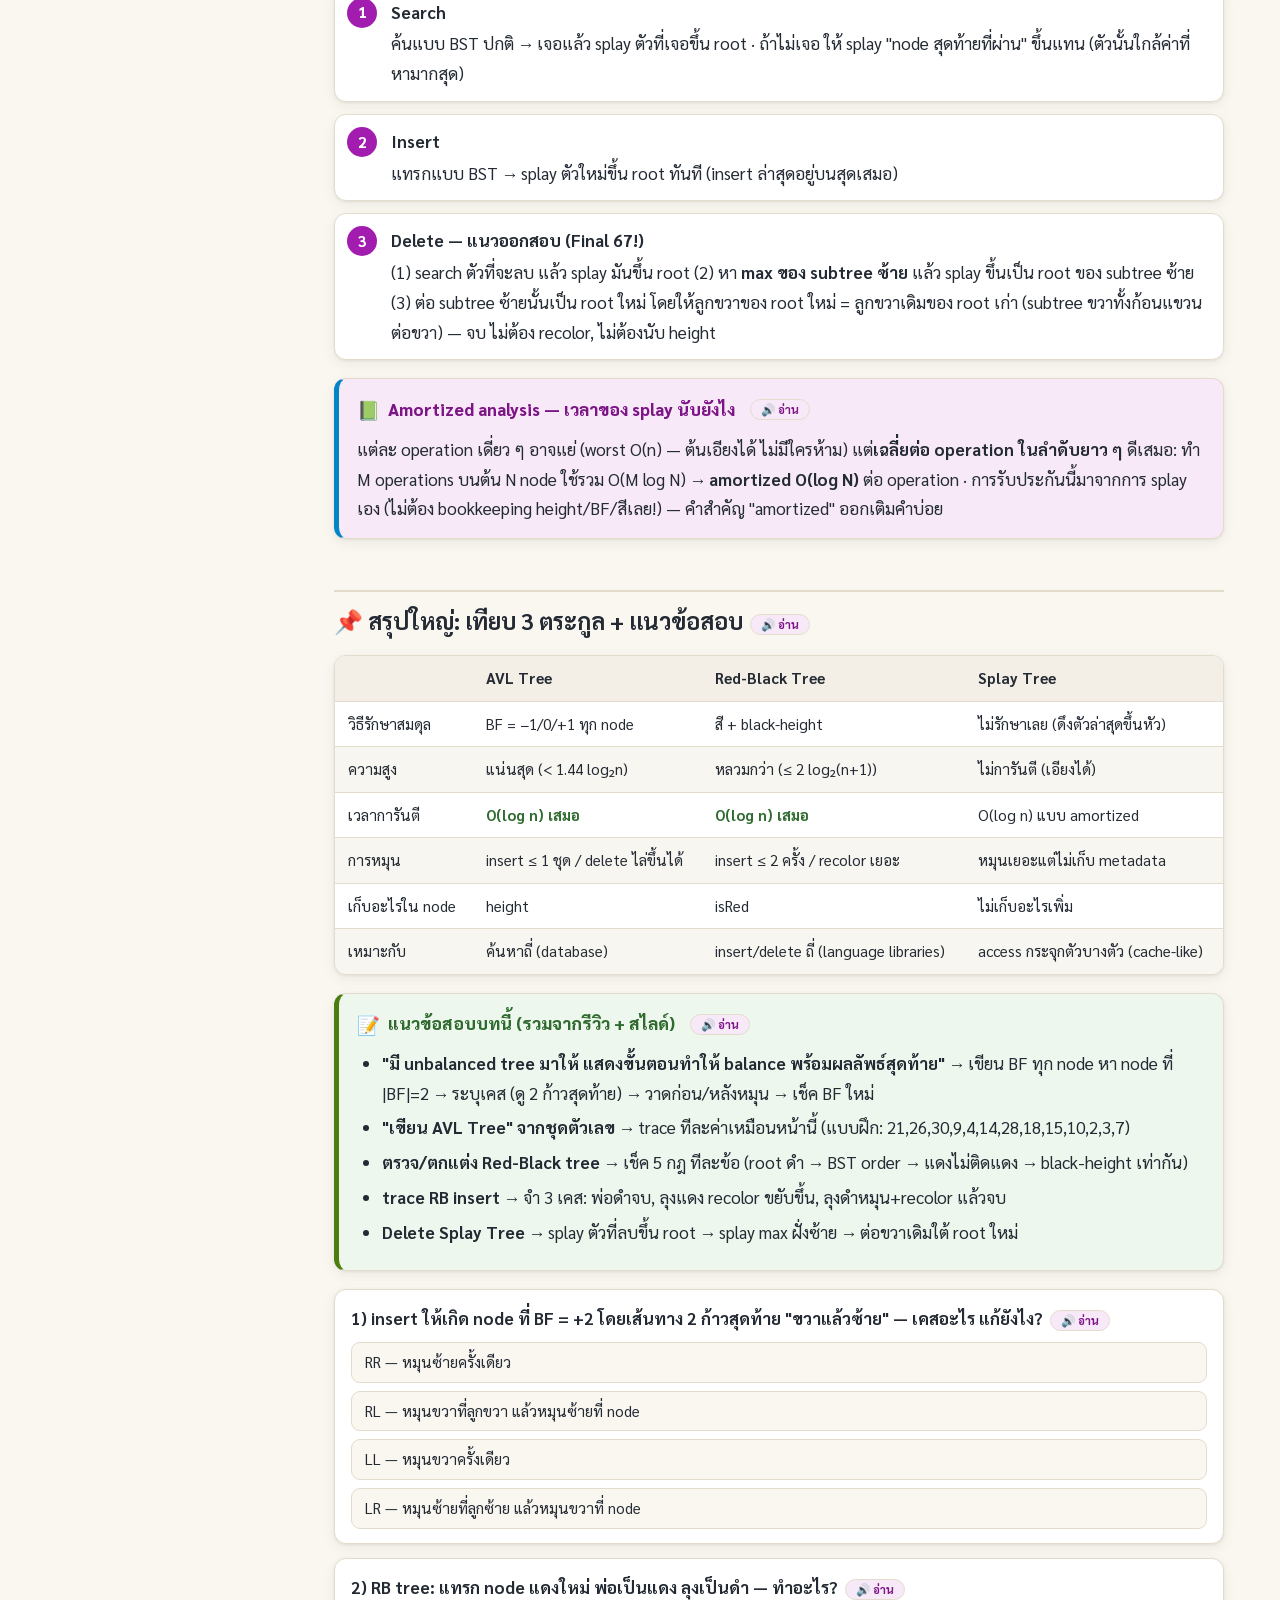
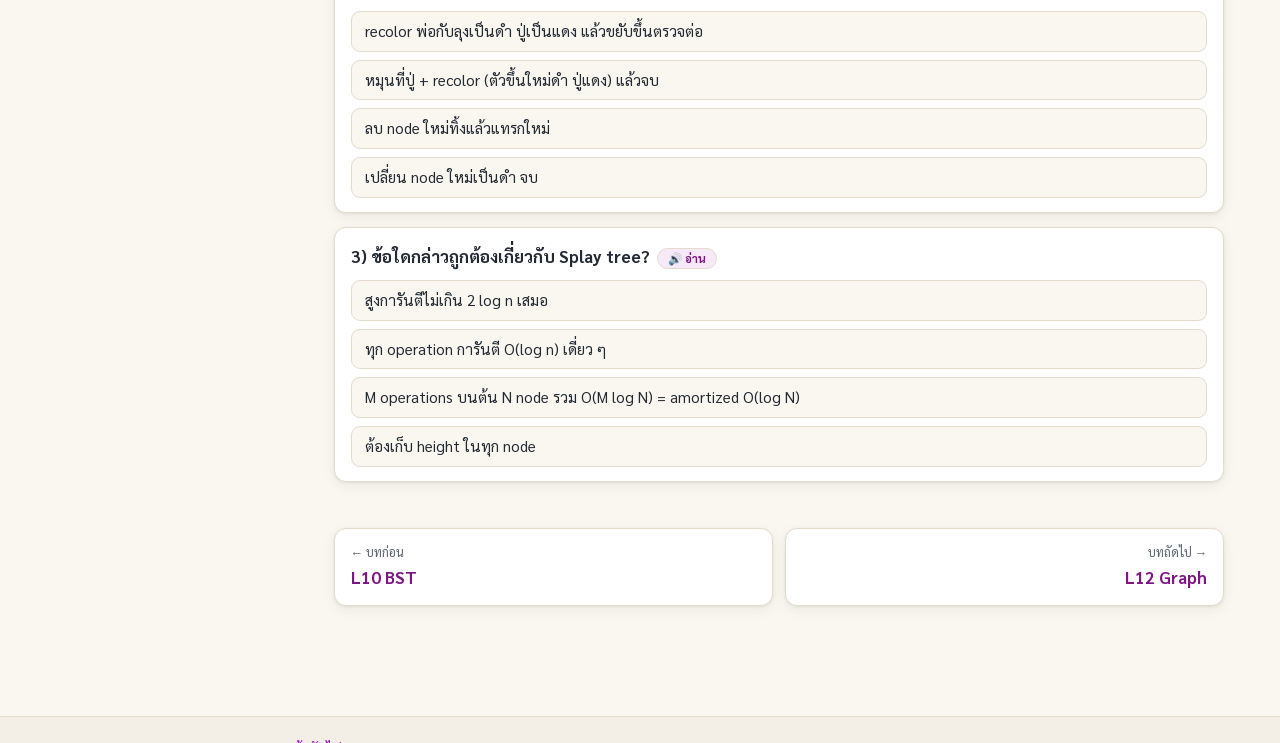
==== commit d2846c18: "แก้ไดอะแกรม SVG ล้น/ทับขอบทั้งเว็บ (21 จุด): ขยาย viewBox, จัดตำแหน่งข้อความ, แก้ตำแหน่ง node 19 ในร" ====
--- a/avltree.html
+++ b/avltree.html
@@ -88,7 +88,7 @@
 <li>ต้นที่เป็น AVL มีความสูง <strong>h &lt; 1.44 log₂ n</strong> — "สวยพอ" และ search/insert/delete ยัง O(log n)</li>
 </ul></div>
 <figure class="diagram">
-<svg viewBox="0 0 720 200" width="720" role="img" aria-label="Balance factor examples">
+<svg viewBox="0 0 720 240" width="720" role="img" aria-label="Balance factor examples">
   <!-- tree 1 -->
   <g>
     <text x="140" y="14" text-anchor="middle" class="slab-b">BF = h(ซ้าย) − h(ขวา)</text>
@@ -98,7 +98,7 @@
     <g><circle cx="75" cy="120" r="20" class="nd"/><text x="75" y="125" text-anchor="middle" class="nlab">9</text><text x="42" y="98" class="wlab">BF = +1</text></g>
     <g><circle cx="205" cy="120" r="20" class="nd"/><text x="205" y="125" text-anchor="middle" class="nlab">26</text><text x="235" y="98" class="wlab">BF = 0</text></g>
     <g><circle cx="35" cy="180" r="18" class="nd"/><text x="35" y="185" text-anchor="middle" class="nlab">4</text><text x="35" y="212" text-anchor="middle" class="tag">ใบ h=0</text></g>
-    <text x="140" y="225" text-anchor="middle" class="tag">h(9)=1, h(26)=1 → BF(21) = 1−1 = 0? โอ๊ะ ดูตัวอย่างขวาให้ชัด ↓</text>
+    <text x="140" y="225" text-anchor="middle" class="tag">BF(21) = h(9)−h(26) = 1−1 = 0 ✓ (สูตรตัวอย่างขวา)</text>
   </g>
   <!-- tree 2 -->
   <g>
@@ -128,7 +128,7 @@
 </tbody></table></div>
 
 <figure class="diagram">
-<svg viewBox="0 0 760 420" width="760" role="img" aria-label="Four rotation cases">
+<svg viewBox="0 0 850 490" width="850" role="img" aria-label="Four rotation cases">
   <!-- RR case -->
   <g transform="translate(10,10)">
     <text x="90" y="14" text-anchor="middle" class="slab-b">RR → หมุนซ้าย</text>
@@ -174,7 +174,7 @@
     <text x="40" y="225" text-anchor="middle" class="tag">หลัง — T2 มาเป็นลูกซ้ายของ 21</text>
   </g>
   <!-- LR case -->
-  <g transform="translate(10,240)">
+  <g transform="translate(28,240)">
     <text x="90" y="14" text-anchor="middle" class="slab-b">LR → หมุนซ้ายที่ลูก แล้วขวาที่ node</text>
     <line x1="90" y1="60" x2="40" y2="110" class="te"/><line x1="90" y1="60" x2="140" y2="110" class="te"/>
     <line x1="40" y1="130" x2="0" y2="170" class="te"/><line x1="40" y1="130" x2="80" y2="170" class="te"/>
@@ -205,7 +205,7 @@
     <line x1="165" y1="130" x2="125" y2="170" class="te"/><line x1="165" y1="130" x2="205" y2="170" class="te"/>
     <g><circle cx="115" cy="50" r="20" class="nd bad"/><text x="115" y="55" text-anchor="middle" class="nlab">21</text><text x="83" y="34" class="tag">BF−2</text></g>
     <g><circle cx="65" cy="120" r="18" class="nd dim"/><text x="65" y="125" text-anchor="middle" class="nlab">9</text></g>
-    <g><circle cx="165" cy="120" r="20" class="nd hot"/><text x="165" y="125" text-anchor="middle" class="nlab">26</text><text x="200" y="98" class="tag">BF+1</text></g>
+    <g><circle cx="165" cy="120" r="20" class="nd hot"/><text x="165" y="125" text-anchor="middle" class="nlab">26</text><text x="170" y="72" class="tag">BF+1</text></g>
     <g><circle cx="125" cy="180" r="18" class="nd hot"/><text x="125" y="185" text-anchor="middle" class="nlab">14</text></g>
     <g><circle cx="205" cy="180" r="18" class="nd dim"/><text x="205" y="185" text-anchor="middle" class="nlab">30</text></g>
     <text x="115" y="235" text-anchor="middle" class="tag">ก่อน: insert 14 (ขวาแล้วซ้าย)</text>
@@ -257,7 +257,7 @@
 <p>ดูภาพ "ก่อน → หลัง" ของทุกจุดที่หมุน (ตัวเลขในวงกลมแดง = node ที่ BF พัง ณ ตอนนั้น):</p>
 
 <figure class="diagram">
-<svg viewBox="0 0 760 150" width="760" role="img" aria-label="AVL trace step 3">
+<svg viewBox="0 0 760 195" width="760" role="img" aria-label="AVL trace step 3">
   <text x="20" y="16" class="slab-b">ขั้น 3: insert 30 → RR ที่ 21 (หมุนซ้าย)</text>
   <g transform="translate(20,30)">
     <line x1="80" y1="30" x2="35" y2="70" class="te"/><line x1="80" y1="30" x2="125" y2="70" class="te"/>
@@ -276,13 +276,13 @@
     <g><circle cx="125" cy="80" r="16" class="nd good"/><text x="125" y="85" text-anchor="middle" class="nlab">30</text></g>
     <text x="80" y="155" text-anchor="middle" class="tag">หลัง: 26 ขึ้น root (21, 30 เป็นลูก)</text>
   </g>
-  <text x="490" y="105" class="tag">หมายเหตุ: ภาพ "9?" แทน subtree ซ้ายของ 21 ที่ยังไม่มี — หลักการเดิม: subtree กลาง (ลูกซ้ายของ 30)</text>
-  <text x="490" y="123" class="tag">ย้ายไปเป็นลูกขวาของ 21 เสมอ</text>
-</svg>
-</figure>
-
-<figure class="diagram">
-<svg viewBox="0 0 760 170" width="760" role="img" aria-label="AVL trace step 5 and 6">
+  <text x="450" y="105" class="tag">หมายเหตุ: ภาพ "9?" = subtree ซ้ายของ 21 (ยังไม่มี)</text>
+  <text x="450" y="123" class="tag">หลักการ: subtree กลาง (ลูกซ้ายของ 30) ย้ายไปเป็นลูกขวาของ 21</text>
+</svg>
+</figure>
+
+<figure class="diagram">
+<svg viewBox="0 0 760 195" width="760" role="img" aria-label="AVL trace step 5 and 6">
   <text x="20" y="16" class="slab-b">ขั้น 5: insert 4 → LL ที่ 21 (หมุนขวา)</text>
   <g transform="translate(20,28)">
     <line x1="80" y1="24" x2="35" y2="64" class="te"/><line x1="80" y1="24" x2="125" y2="64" class="te"/>
@@ -311,7 +311,7 @@
 </figure>
 
 <figure class="diagram">
-<svg viewBox="0 0 760 180" width="760" role="img" aria-label="AVL trace step 7 and 9">
+<svg viewBox="0 0 760 250" width="760" role="img" aria-label="AVL trace step 7 and 9">
   <text x="20" y="16" class="slab-b">ขั้น 7: insert 28 → RR ที่ 21 (หมุนซ้าย)</text>
   <text x="20" y="40" class="tag">ก่อน: 21( 9(4,−), 26(14, 30(28,−)) ) → BF(21) = 1−3 = −2</text>
   <text x="20" y="60" class="tag">หลัง: 26( 21(9(4,−), 14), 30(28,−) ) — 21 ยกลง, 14 มาเป็นลูกขวาของ 21</text>
@@ -334,7 +334,7 @@
 </figure>
 
 <figure class="diagram">
-<svg viewBox="0 0 760 240" width="760" role="img" aria-label="AVL trace step 11 and 12">
+<svg viewBox="0 0 800 250" width="800" role="img" aria-label="AVL trace step 11 and 12">
   <text x="20" y="16" class="slab-b">ขั้น 11: insert 2 → LL ที่ 26 (หมุนขวา: 21 ขึ้นเป็น root)</text>
   <text x="20" y="38" class="tag">ก่อน: 26( 21( 9(4(2,−),−), 15(14,18) ), 30(28,−) ) → BF(26) = 4−1 = +2</text>
   <g transform="translate(20,50)">
@@ -369,7 +369,7 @@
 </figure>
 
 <figure class="diagram">
-<svg viewBox="0 0 560 380" width="560" role="img" aria-label="Final AVL tree">
+<svg viewBox="0 0 560 405" width="560" role="img" aria-label="Final AVL tree">
   <text x="280" y="18" text-anchor="middle" class="slab-b">ผลลัพธ์สุดท้ายหลัง insert ครบ 13 ค่า (ขั้น 13: insert 7 ลงขวาของ 4 ไม่ต้องหมุน)</text>
   <line x1="280" y1="80" x2="160" y2="140" class="te"/><line x1="280" y1="80" x2="400" y2="140" class="te"/>
   <line x1="160" y1="160" x2="95" y2="215" class="te"/><line x1="160" y1="160" x2="225" y2="215" class="te"/>
@@ -391,7 +391,8 @@
   <g><circle cx="370" cy="295" r="17" class="nd"/><text x="370" y="300" text-anchor="middle" class="nlab">18</text></g>
   <g><circle cx="465" cy="290" r="17" class="nd"/><text x="465" y="295" text-anchor="middle" class="nlab">28</text></g>
   <g><circle cx="166" cy="340" r="17" class="nd good"/><text x="166" y="345" text-anchor="middle" class="nlab">7</text></g>
-  <text x="280" y="372" text-anchor="middle" class="tag">เช็คด้วย in-order: 2,3,4,7,9,10, 21, 14,15,18,26,28,30 — เรียงน้อย→มากครบทุกตัว ✅ (ค่า 7 ต้องเป็นลูกขวาของ 4 เพราะ 7 &gt; 4)</text>
+  <text x="280" y="368" text-anchor="middle" class="tag">เช็คด้วย in-order: 2,3,4,7,9,10, 21, 14,15,18,26,28,30 — เรียงน้อย→มากครบ ✅</text>
+  <text x="280" y="390" text-anchor="middle" class="tag">(ค่า 7 ต้องเป็นลูกขวาของ 4 เพราะ 7 &gt; 4)</text>
 </svg>
 <figcaption><b>ต้น AVL สุดท้าย</b> — ตอนสอบจบข้อ อย่าลืมเดิน in-order ตรวจว่าเรียงจริง กับเช็ค BF ทุก node ว่าอยู่ใน −1..+1</figcaption>
 </figure>
@@ -529,7 +530,7 @@
 </div>
 
 <figure class="diagram">
-<svg viewBox="0 0 560 330" width="560" role="img" aria-label="Final Red-Black tree">
+<svg viewBox="0 0 560 375" width="560" role="img" aria-label="Final Red-Black tree">
   <text x="280" y="16" text-anchor="middle" class="slab-b">ผลลัพธ์สุดท้าย (แดง/ดำ เขียนต่อท้ายตัวเลข)</text>
   <line x1="280" y1="70" x2="150" y2="150" class="te"/><line x1="280" y1="70" x2="410" y2="150" class="te"/>
   <line x1="150" y1="170" x2="85" y2="240" class="te"/><line x1="150" y1="170" x2="215" y2="240" class="te"/>
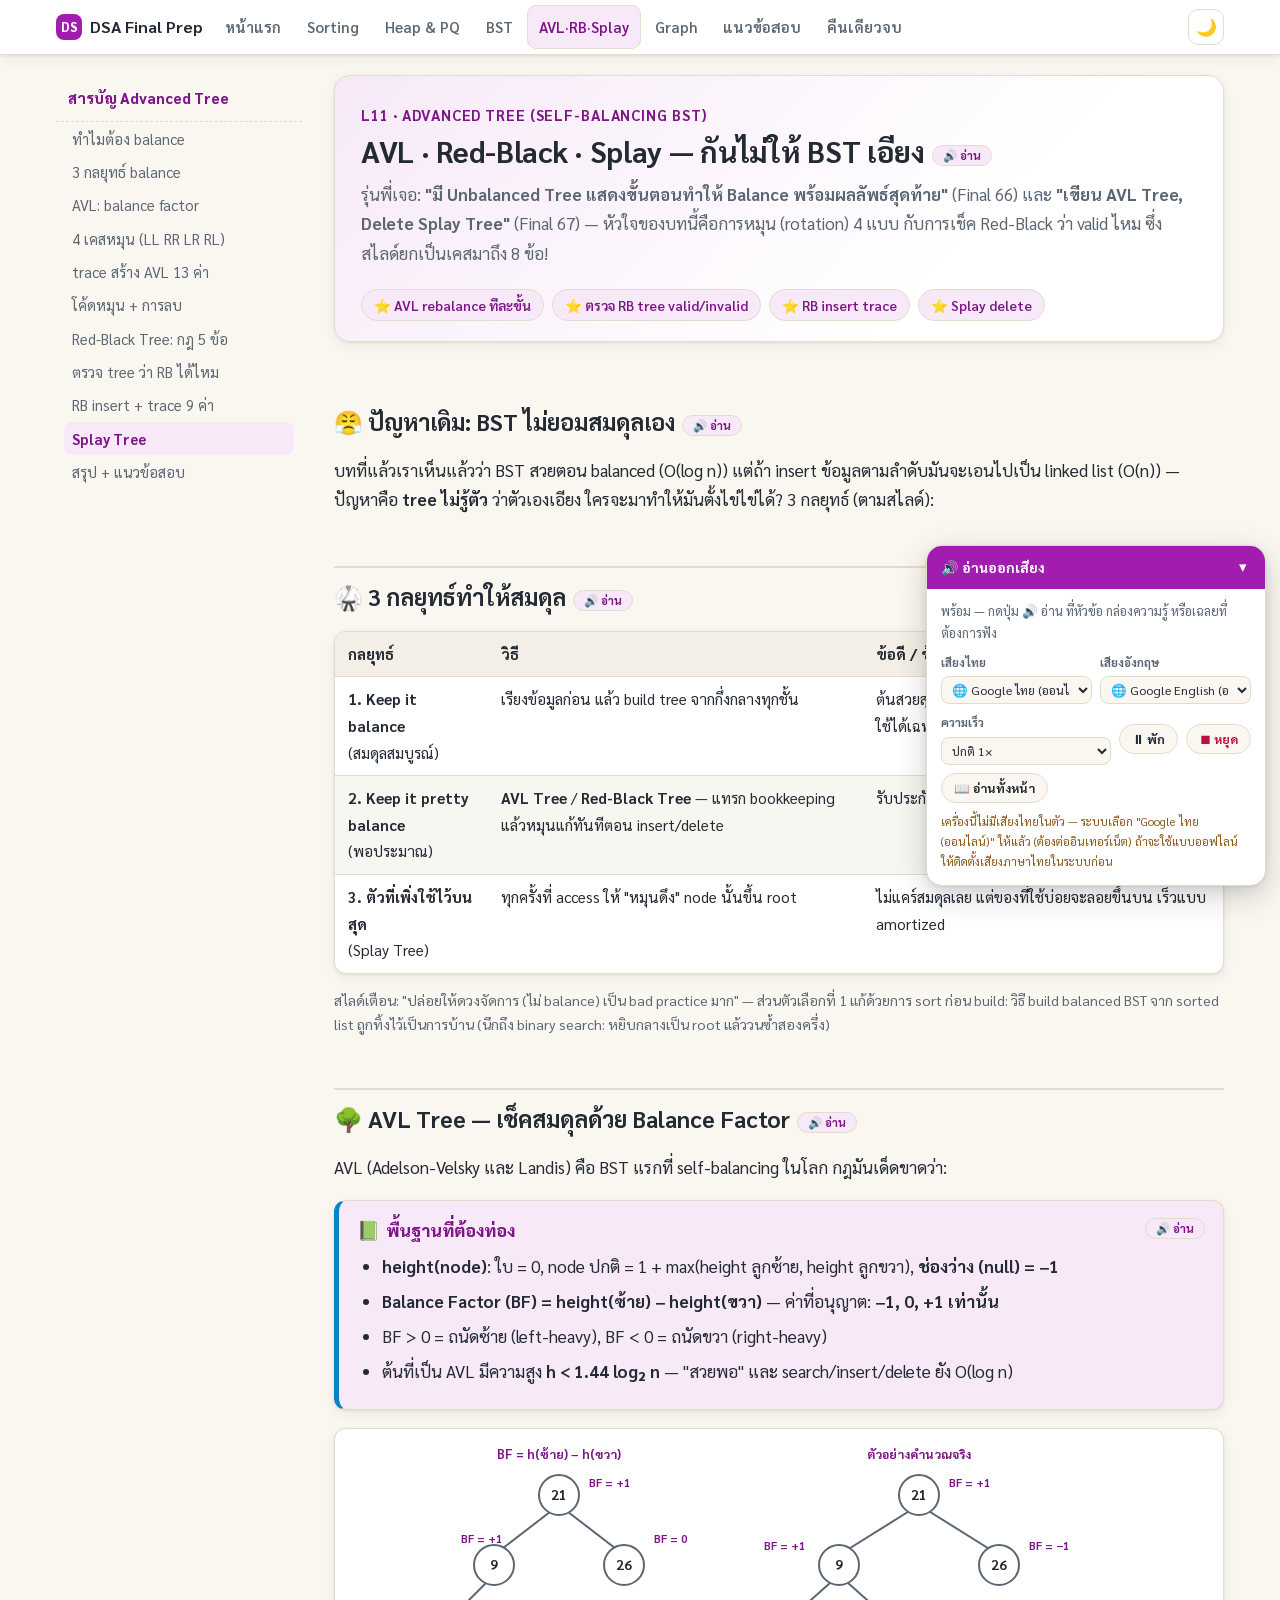
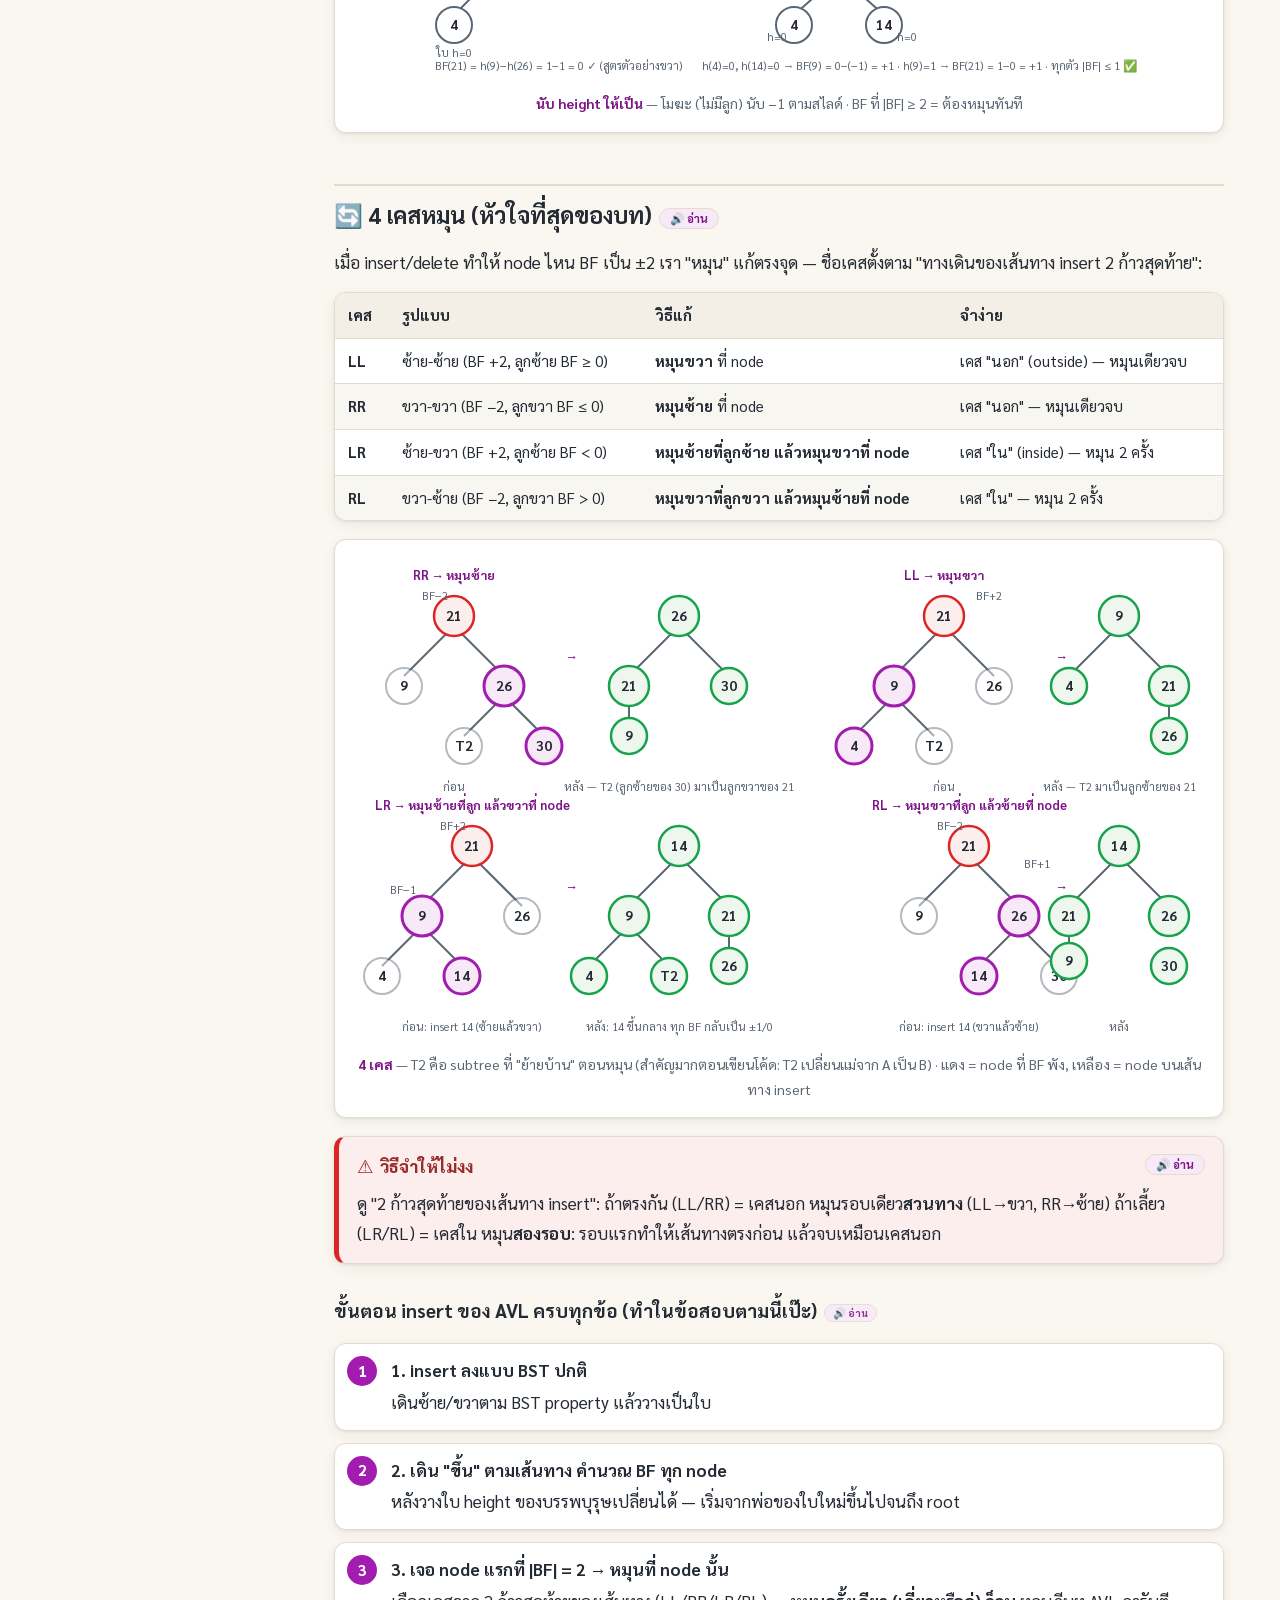
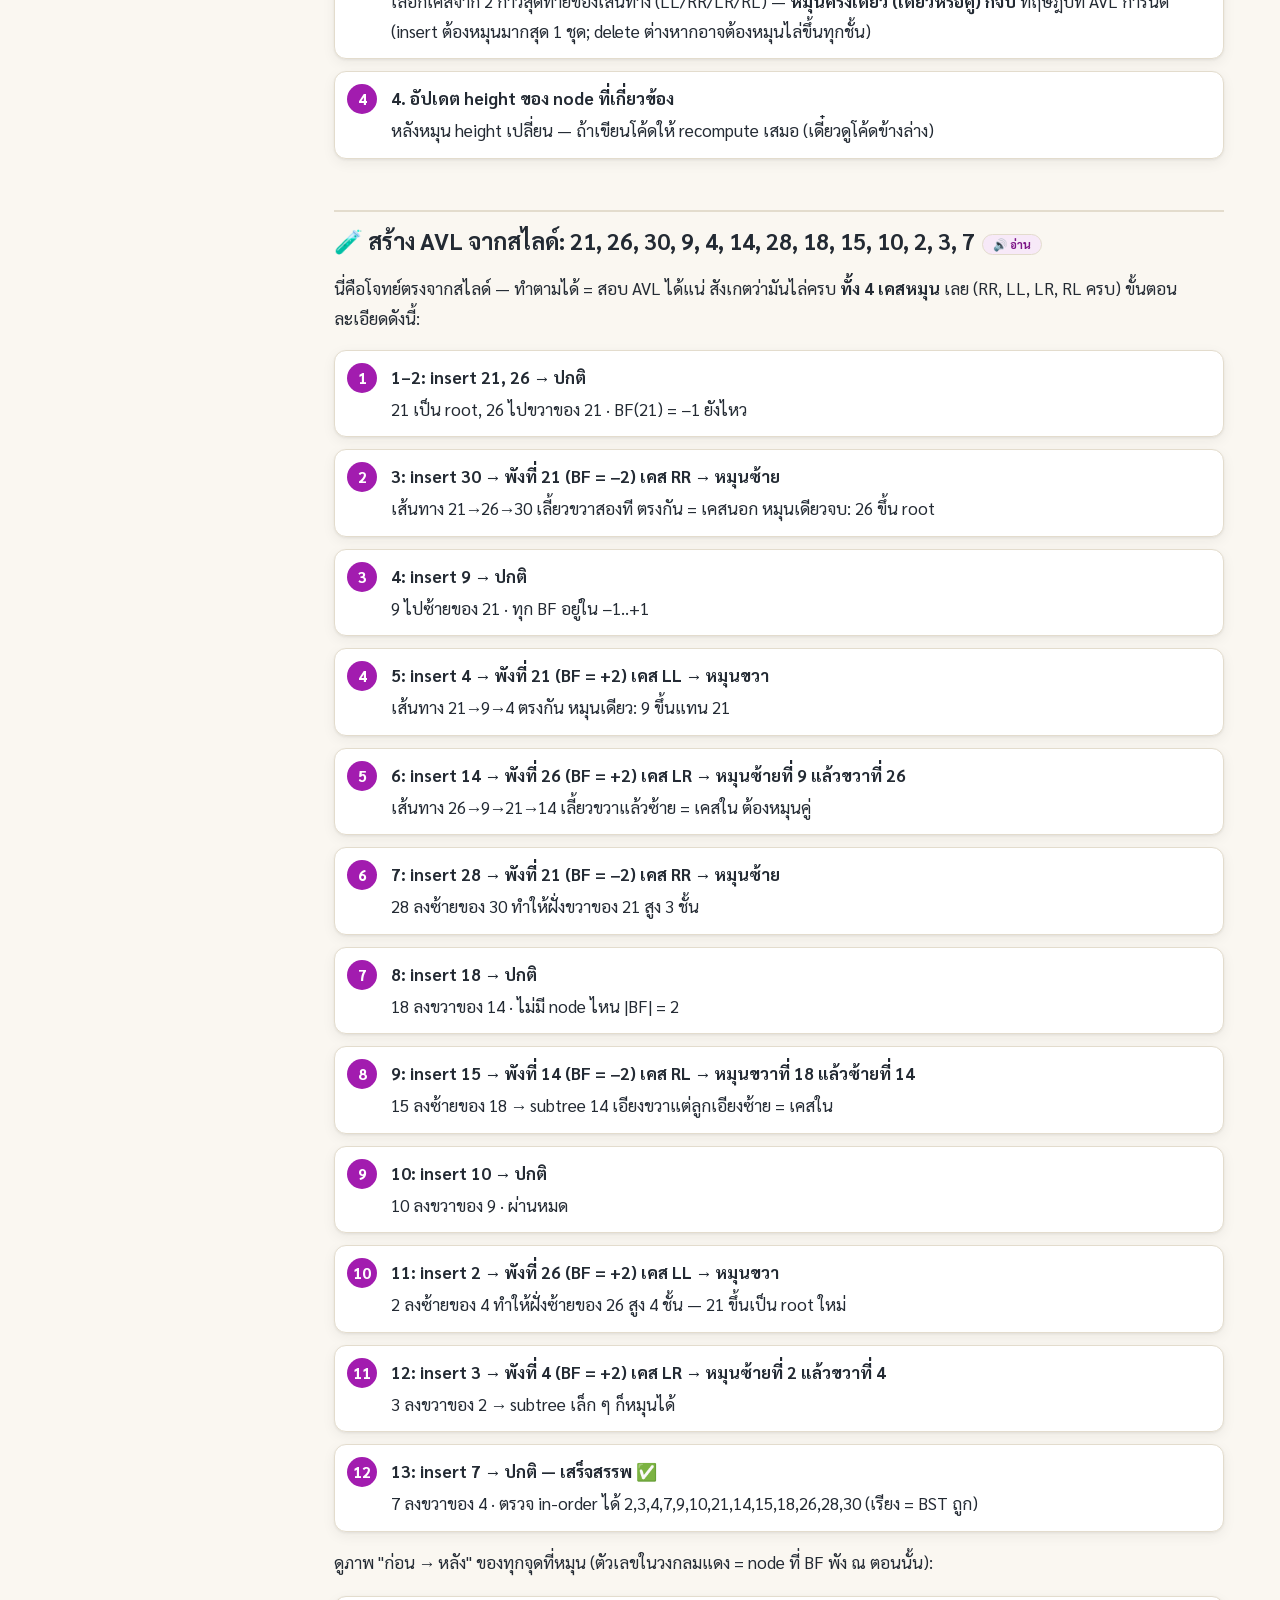
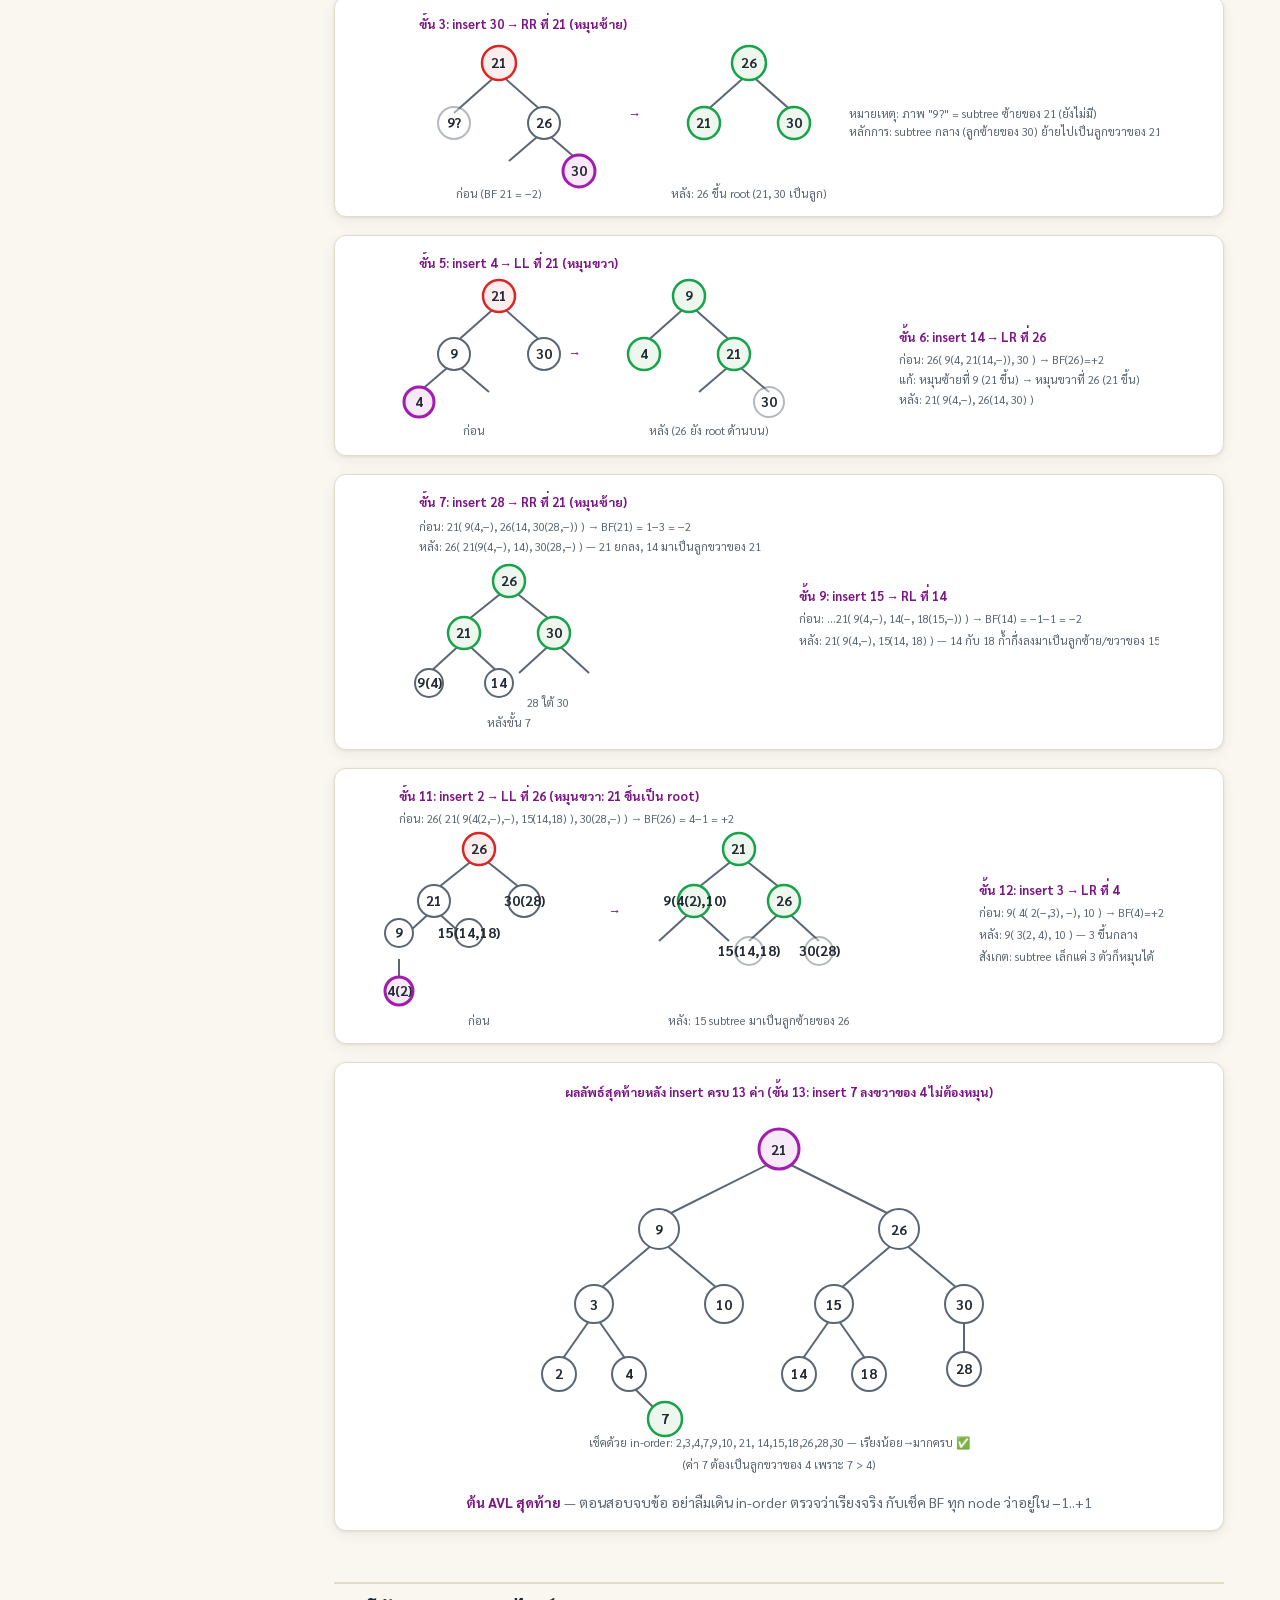
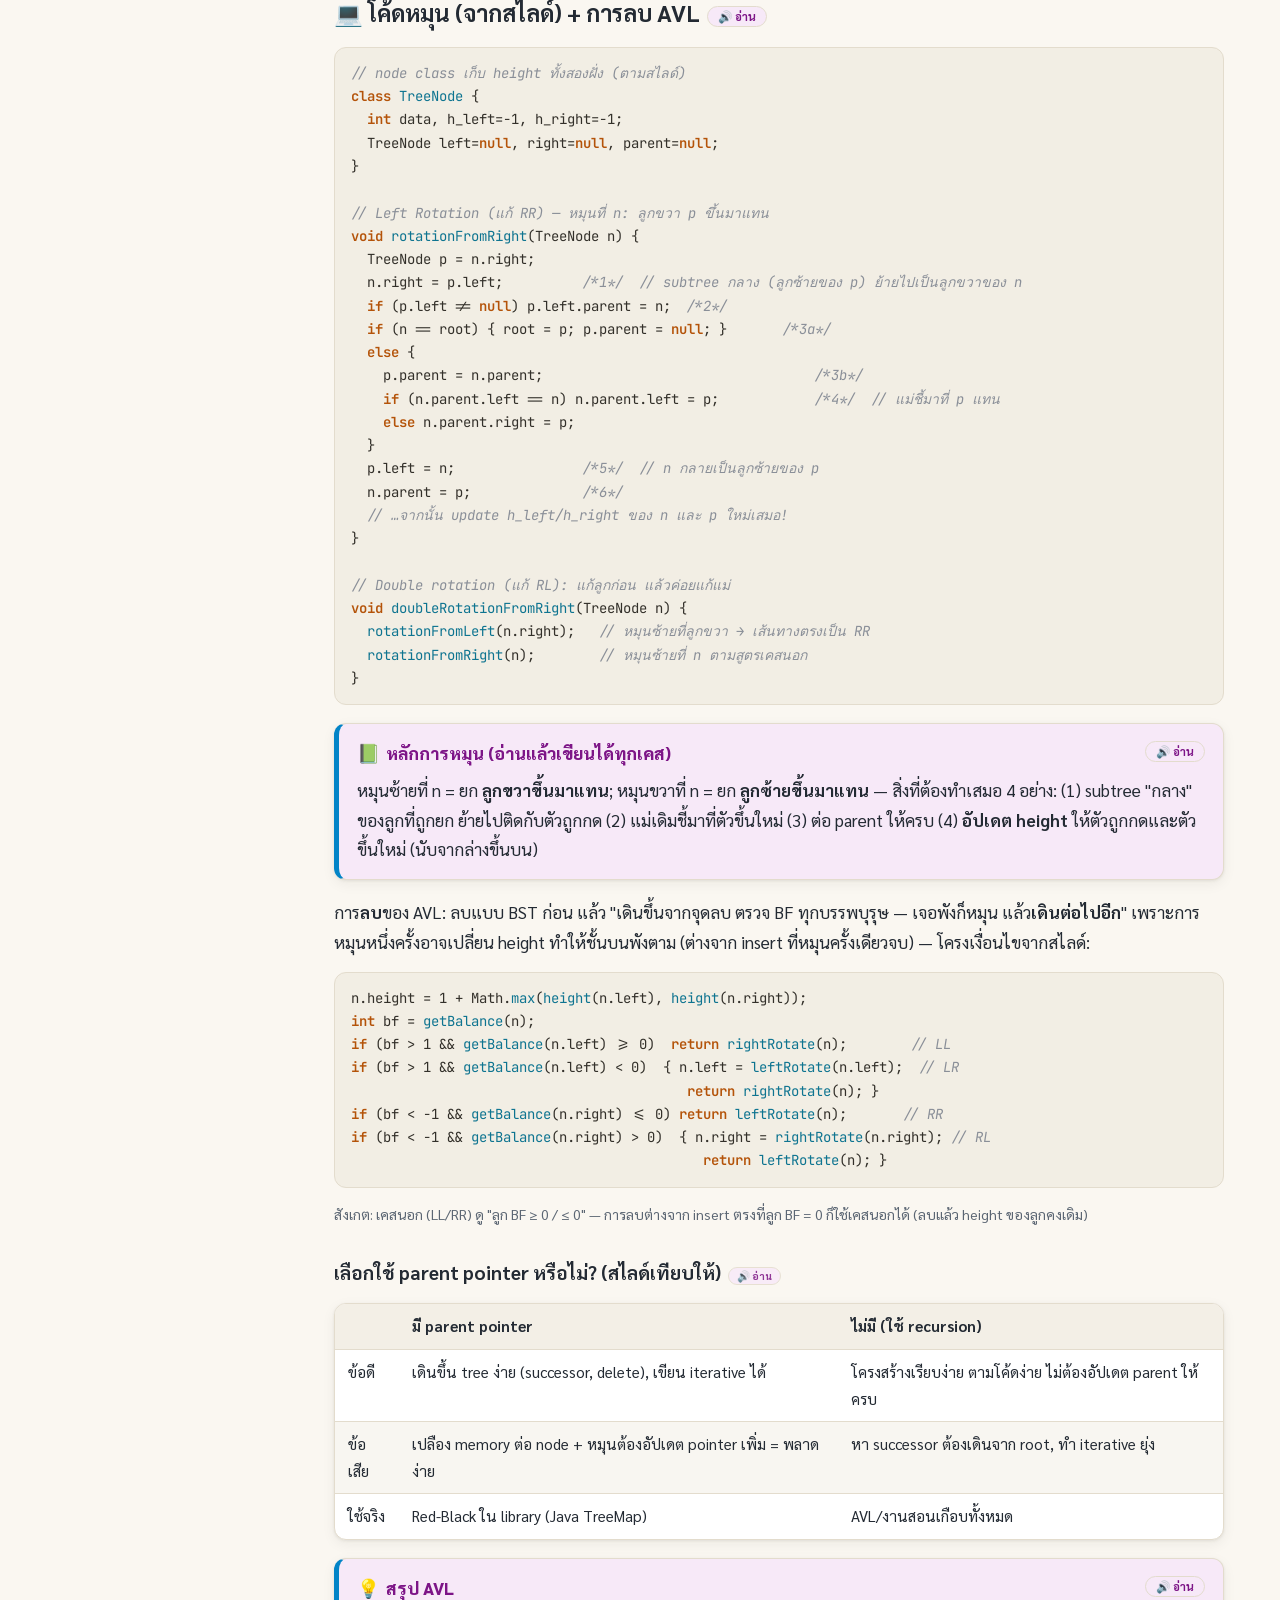
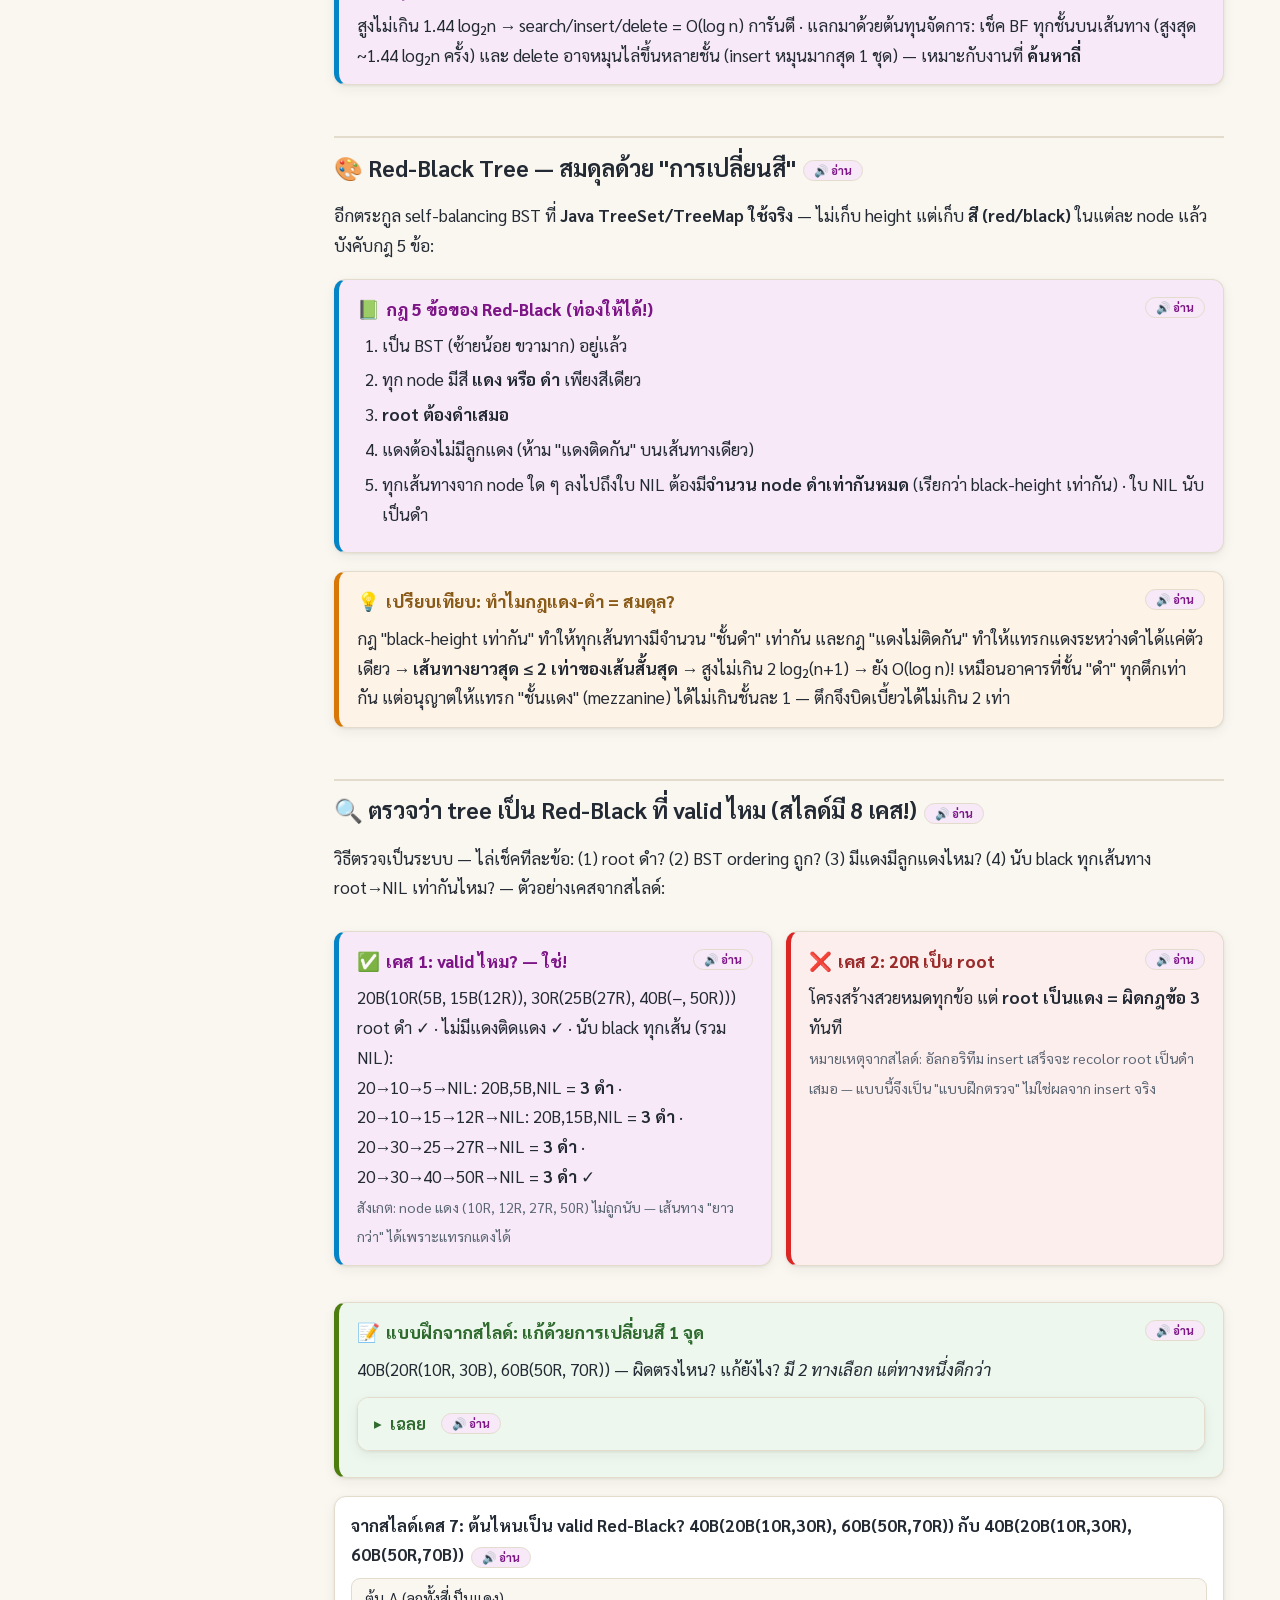
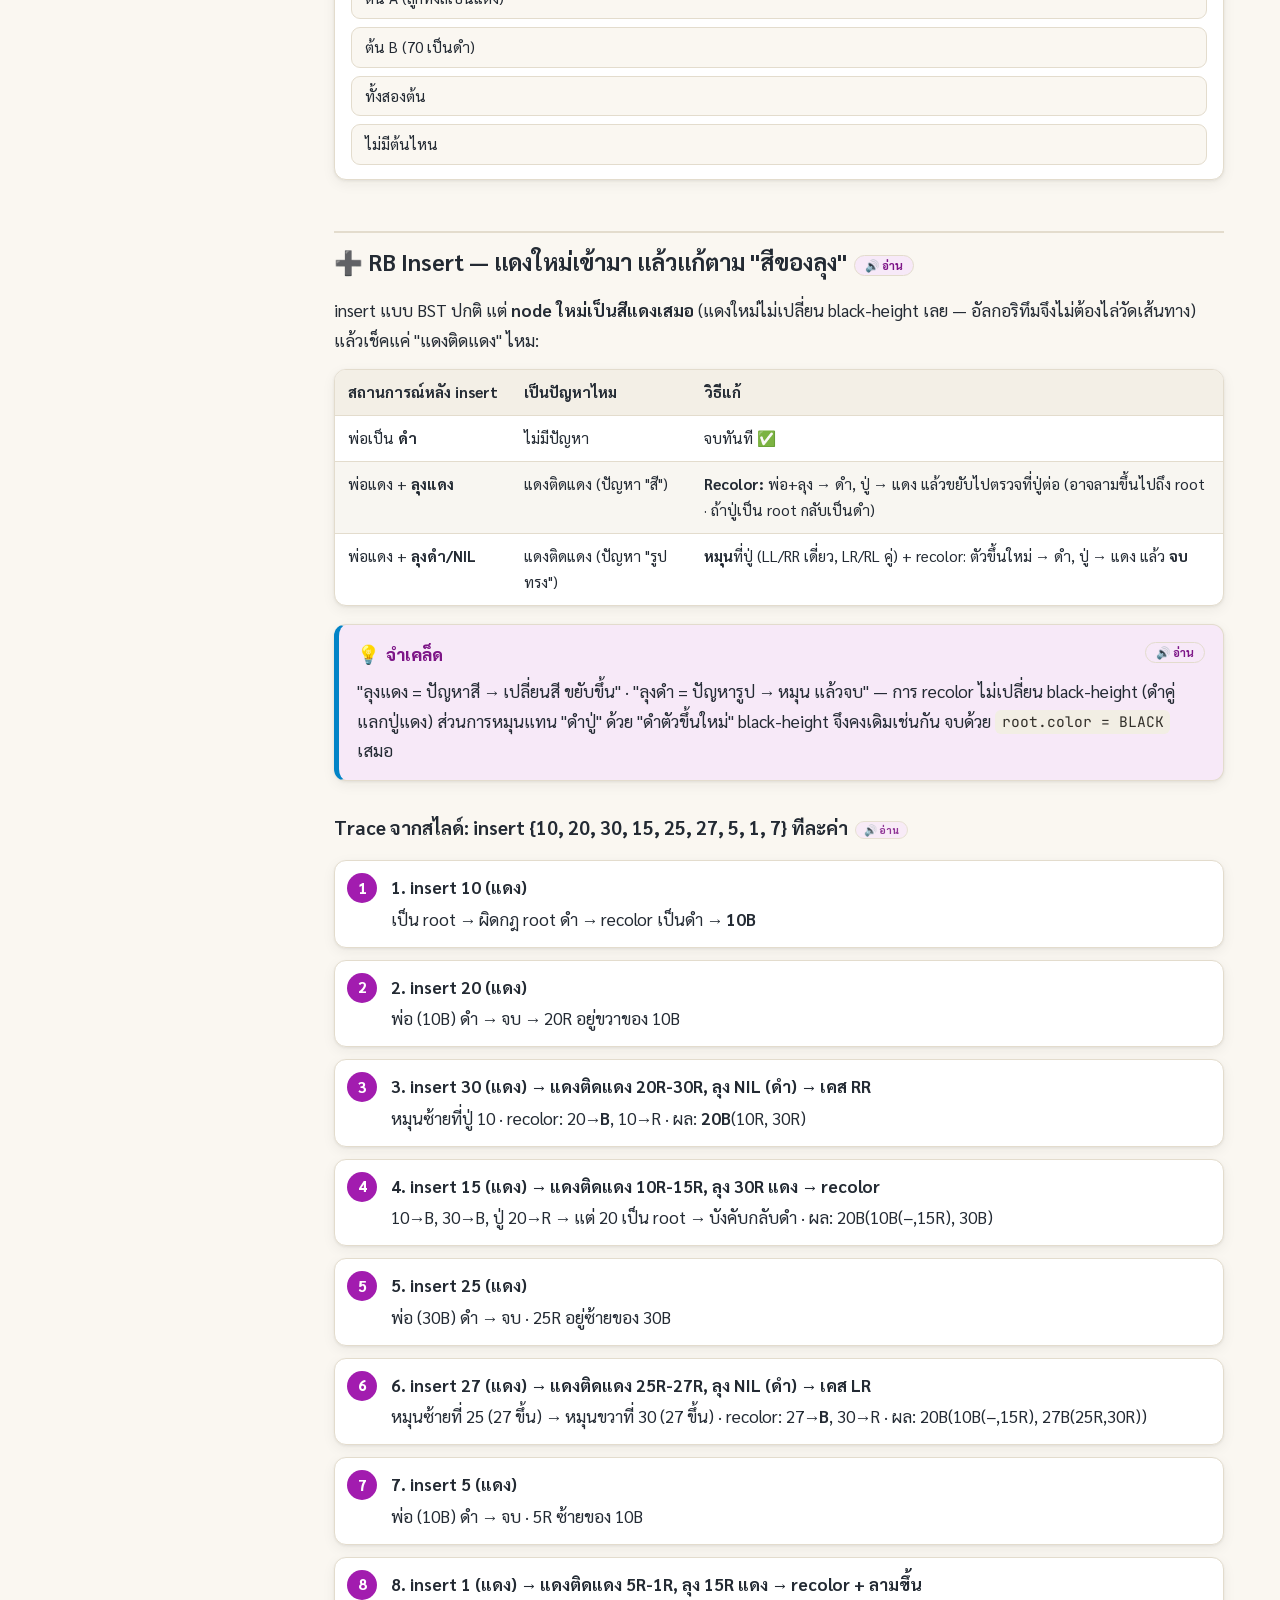
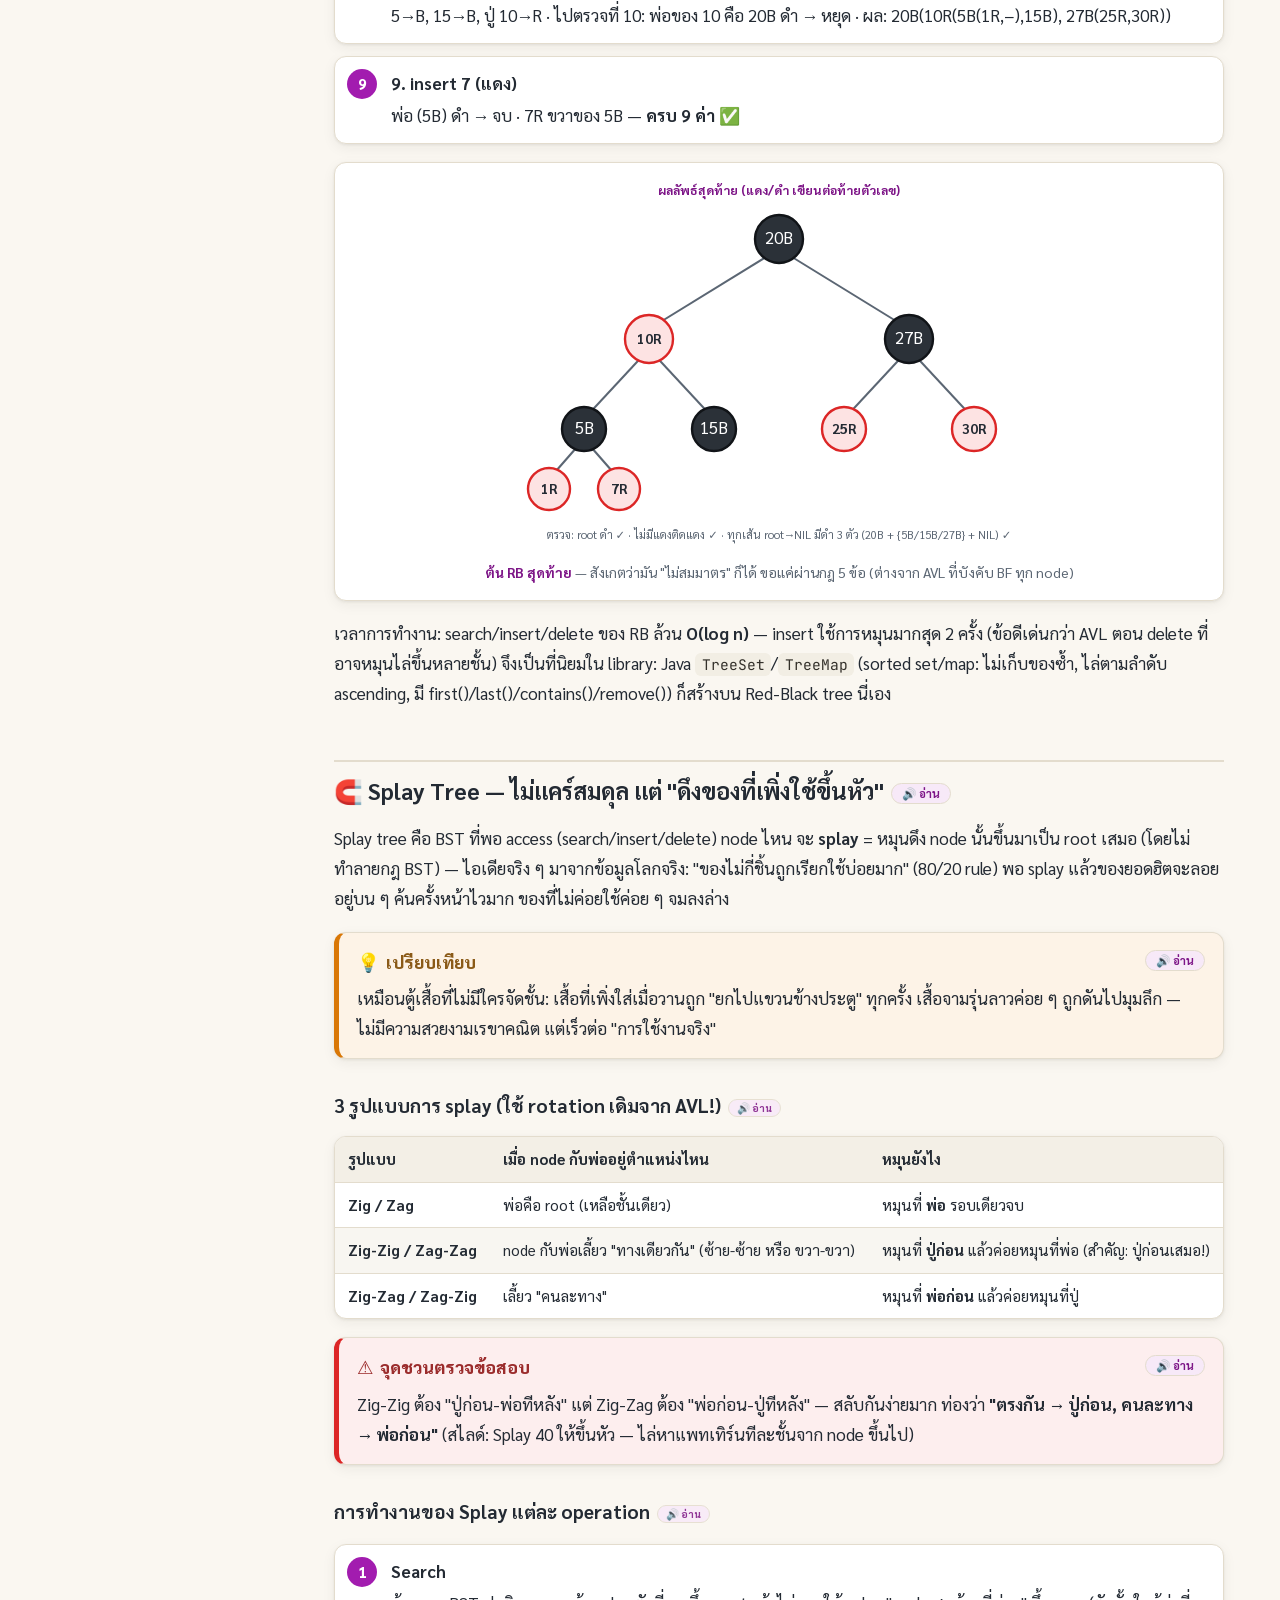
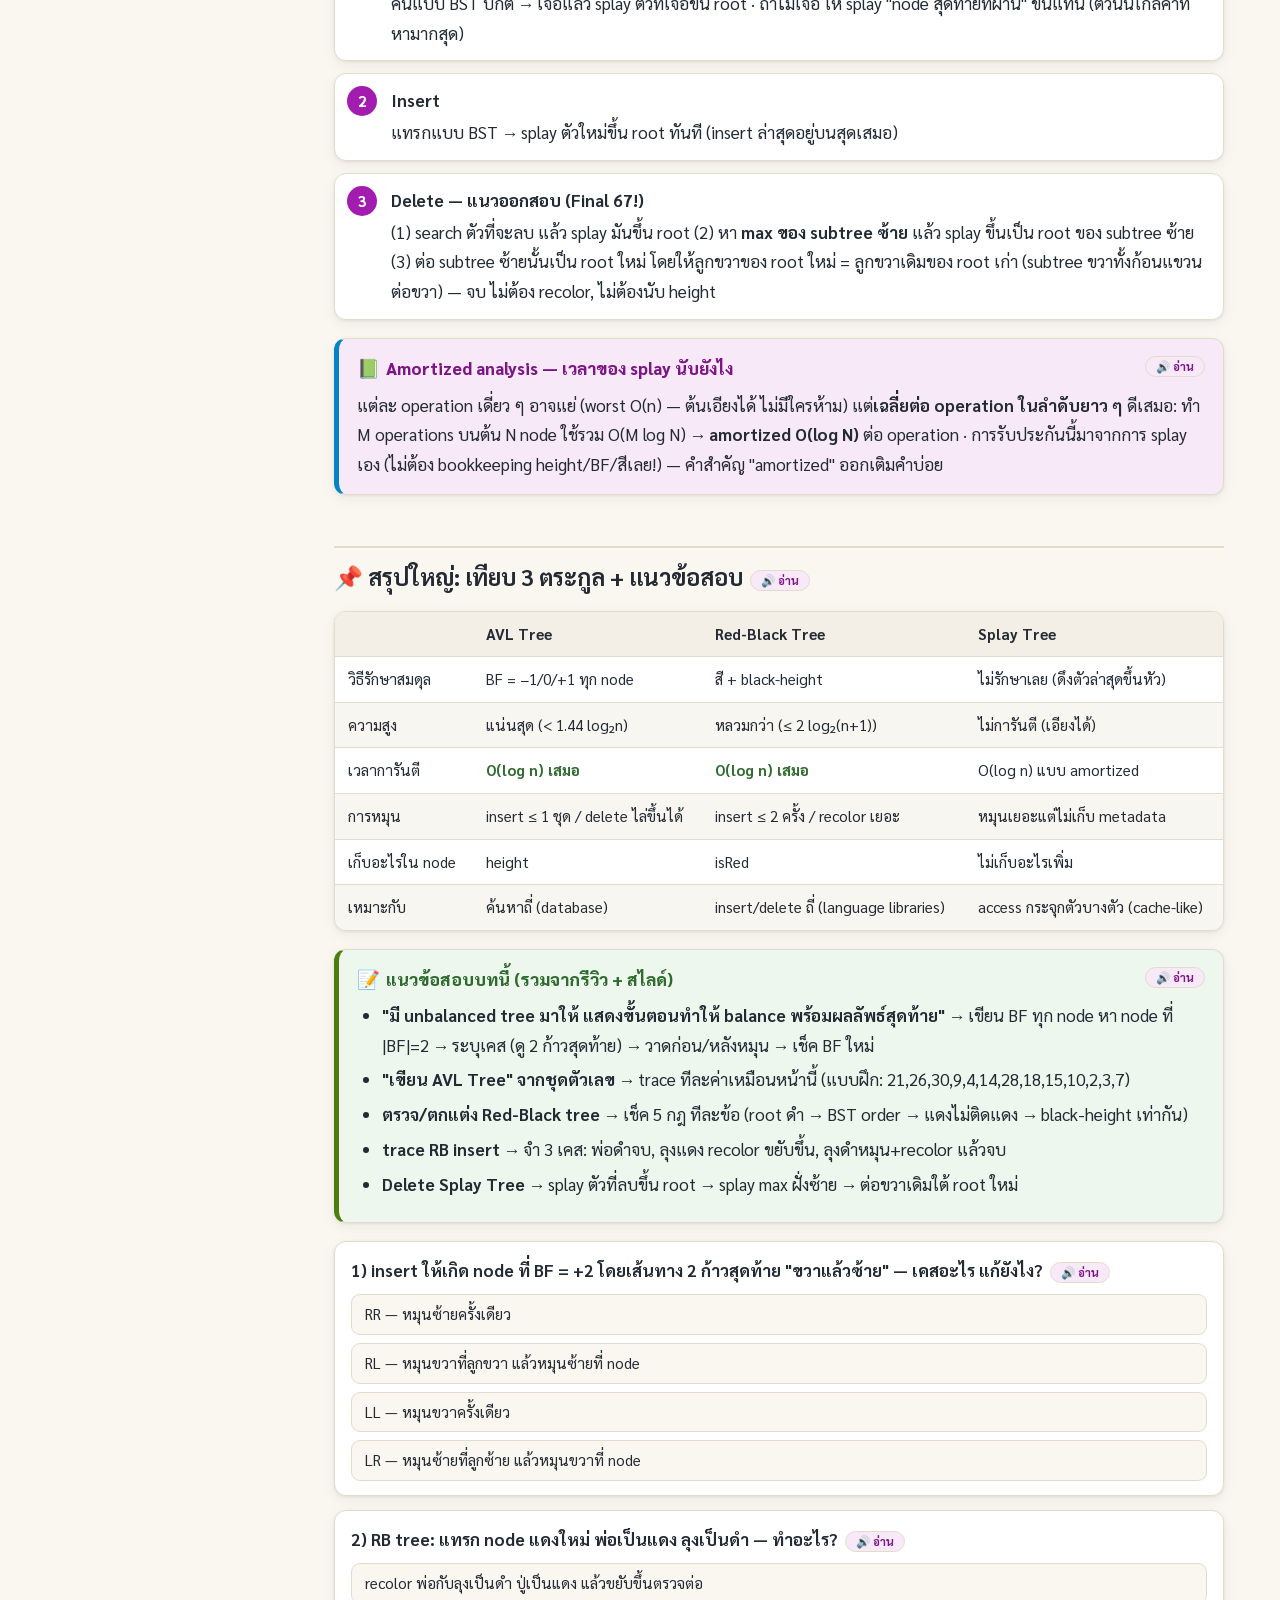
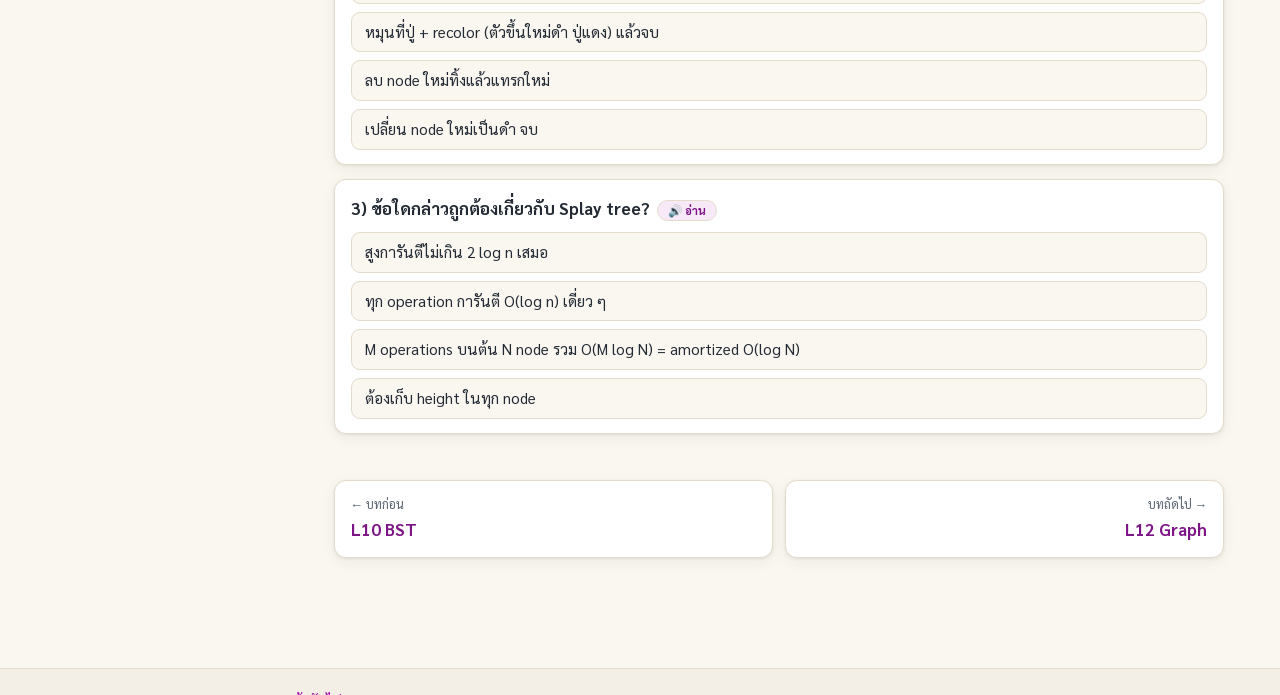
==== commit bbae5844: "เพิ่มหน้า 'คืนเดียวจบ': เช็คลิสต์ 11 ช่องซ้อมก่อนสอบสำหรับสอนเพื่อนพื้นฐานน้อย — แต่ละช่องมีสรุปคอนเ" ====
--- a/avltree.html
+++ b/avltree.html
@@ -24,6 +24,7 @@
       <a href="avltree.html" class="active">AVL·RB·Splay</a>
       <a href="graph.html">Graph</a>
       <a href="exam.html">แนวข้อสอบ</a>
+      <a href="onenight.html">คืนเดียวจบ</a>
     </nav>
     <div class="header-actions">
       <button class="icon-btn" data-action="toggle-theme" title="สลับธีมมืด/สว่าง" aria-label="สลับธีม">🌙</button>
--- a/assets/style.css
+++ b/assets/style.css
@@ -169,8 +169,10 @@
   background: var(--card); border: 1px solid var(--line); border-left: 5px solid var(--accent);
   border-radius: var(--radius); padding: 14px 18px; margin: 18px 0; box-shadow: var(--shadow);
 }
-.box .box-title { font-weight: 800; display: flex; align-items: center; gap: 8px; margin-bottom: 6px; }
-.box .box-title .em { font-size: 1.15rem; }
+.box .box-title { font-weight: 800; display: flow-root; line-height: 1.55; margin-bottom: 6px; }
+.box .box-title .em { font-size: 1.15rem; margin-right: 6px; }
+/* ปุ่มอ่านออกเสียงในหัวข้อกล่อง: ลอยชิดขวาบน ไม่ดันข้อความให้หักบรรทัดผิดรูป */
+.box-title .tts-btn { float: right; margin-top: 3px; margin-left: 10px; }
 .box p:first-child { margin-top: 0; }
 .box p:last-child { margin-bottom: 0; }
 .box.analogy { border-left-color: #d97706; background: var(--warn-bg); }
@@ -297,6 +299,20 @@
 svg .nd.black-n + text, svg text.on-black { fill: #fff; }
 svg .ghost { opacity: .5; stroke-dasharray: 4 3; fill: none; }
 
+/* drill visualization (แบบฝึกหัด Sorting ในหน้าแนวข้อสอบ) — สีตายตัว อ่านได้ทั้งธีมสว่าง/มืด */
+svg .dcell { fill: #f8fafc; stroke: #94a3b8; stroke-width: 1.2; }
+svg .dcell.hot { fill: #fef3c7; stroke: #d97706; stroke-width: 2; }
+svg .dcell.good { fill: #bbf7d0; stroke: #16a34a; stroke-width: 1.6; }
+svg .dbad { fill: #fee2e2; stroke: #dc2626; stroke-width: 2; }
+svg .dtxt { font-size: 13px; font-weight: 700; fill: #1e293b; }
+svg .dtag { font-size: 11.5px; fill: #475569; }
+svg .dtag-b { font-size: 12.5px; font-weight: 700; fill: #0f172a; }
+svg .dswap { font-size: 11px; font-weight: 700; fill: #b45309; }
+svg .dlegend { font-size: 11.5px; fill: #334155; }
+svg .dnode { fill: #fffdf5; stroke: #94a3b8; stroke-width: 1.4; }
+svg .dchip { fill: #fef3c7; stroke: #d97706; }
+svg .dnote { font-size: 12px; fill: #475569; }
+
 /* grid background for bucket diagrams */
 svg .bucket { fill: var(--bg-soft); stroke: var(--line); }
 [data-theme="dark"] svg .bucket { fill: #232d34; }
